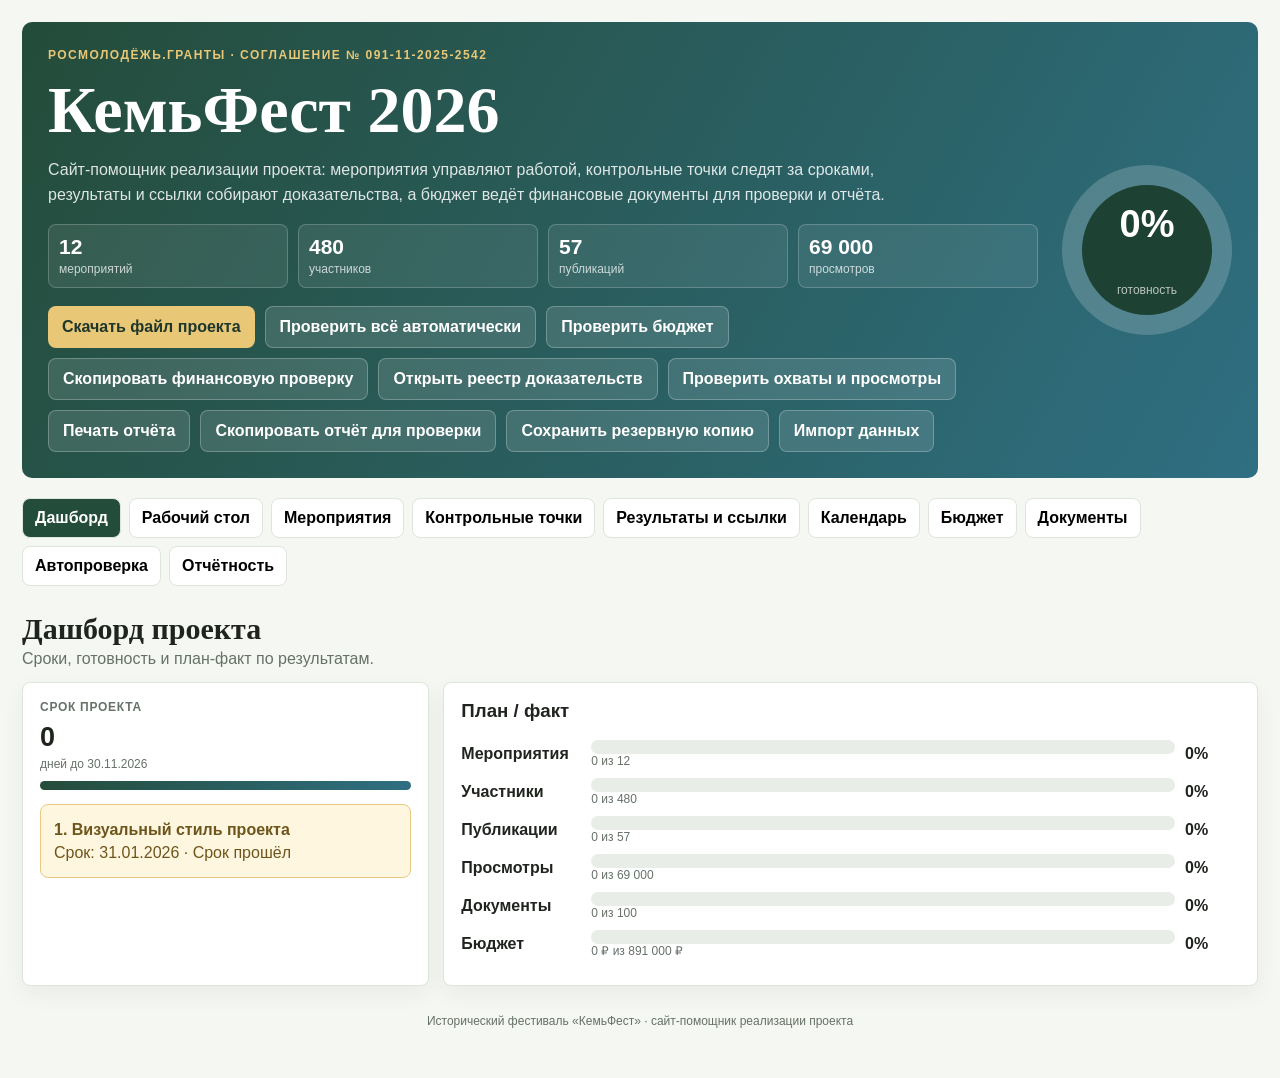
==== index.html @ e3b36021 "Добавить финансовые документы и проверку бюджета" ====
<!doctype html>
<html lang="ru">
<head>
<meta charset="utf-8">
<meta name="viewport" content="width=device-width,initial-scale=1">
<title>КемьФест 2026 - помощник реализации</title>
<style>
:root{--bg:#f5f7f2;--paper:#fff;--ink:#20241f;--muted:#667168;--line:#dde5dc;--pine:#244c3a;--lake:#2f6f82;--gold:#e8c777;--ok:#2e7d53;--warn:#a96d12;--bad:#aa3e34;--soft:#edf3ed}*{box-sizing:border-box}body{margin:0;background:var(--bg);color:var(--ink);font-family:Inter,Segoe UI,Arial,sans-serif}button,input,select,textarea{font:inherit}button{cursor:pointer}a{color:inherit}.shell{max-width:1320px;margin:auto;padding:22px}.hero{background:linear-gradient(120deg,#244c3a,#2f6f82);color:#fff;border-radius:10px;padding:26px}.hero-grid{display:grid;grid-template-columns:1fr auto;gap:24px;align-items:center}.eyebrow{font-size:12px;letter-spacing:.12em;text-transform:uppercase;color:var(--gold);font-weight:900}h1{font-family:Georgia,serif;font-size:clamp(36px,6vw,66px);margin:10px 0}.subtitle{max-width:900px;line-height:1.55;color:rgba(255,255,255,.85)}.stats{display:grid;grid-template-columns:repeat(4,1fr);gap:10px;margin-top:16px}.stats div{border:1px solid rgba(255,255,255,.2);background:rgba(255,255,255,.08);border-radius:8px;padding:10px}.stats b{display:block;font-size:21px}.stats span{font-size:12px;color:rgba(255,255,255,.75)}.actions{display:flex;gap:10px;flex-wrap:wrap;margin-top:18px}.btn{border:0;border-radius:8px;padding:11px 14px;font-weight:850;text-decoration:none;display:inline-flex;align-items:center;justify-content:center;gap:8px;white-space:nowrap}.primary{background:var(--gold);color:#1f372b}.secondary{background:rgba(255,255,255,.12);color:#fff;border:1px solid rgba(255,255,255,.25)}.light{background:#fff;color:var(--pine);border:1px solid var(--line)}.danger{background:#fae1dc;color:var(--bad);border:1px solid #edc5bd}.ring{width:170px;height:170px;border-radius:50%;background:conic-gradient(var(--gold) var(--pct,0%),rgba(255,255,255,.18) 0);display:grid;place-items:center}.ring div{width:130px;height:130px;border-radius:50%;background:#1d4132;display:grid;place-items:center;text-align:center}.ring b{font-size:38px}.ring span{display:block;font-size:12px;color:rgba(255,255,255,.7)}.nav{display:flex;gap:8px;flex-wrap:wrap;margin:20px 0}.nav button{border:1px solid var(--line);background:#fff;border-radius:8px;padding:10px 12px;font-weight:850}.nav button.active{background:var(--pine);color:#fff}.tab{display:none}.tab.active{display:block}.section{display:flex;justify-content:space-between;align-items:end;gap:14px;margin:26px 0 14px}.section h2{font-family:Georgia,serif;font-size:30px;margin:0}.section p{margin:4px 0 0;color:var(--muted)}.grid{display:grid;gap:14px}.kpis{grid-template-columns:repeat(6,1fr)}.dash{grid-template-columns:1fr 2fr}.cards2{grid-template-columns:repeat(2,1fr)}.cards3{grid-template-columns:repeat(3,1fr)}.card{background:#fff;border:1px solid var(--line);border-radius:8px;padding:17px;box-shadow:0 8px 22px rgba(39,50,43,.055)}.label{font-size:12px;font-weight:900;color:var(--muted);text-transform:uppercase;letter-spacing:.06em}.value{font-size:27px;font-weight:900;margin:8px 0 4px}.small{font-size:12px;color:var(--muted)}.bar{height:9px;background:#e8eee7;border-radius:99px;overflow:hidden;margin-top:10px}.bar i{display:block;height:100%;background:linear-gradient(90deg,var(--pine),var(--lake))}.field label{display:block;font-size:12px;font-weight:900;color:var(--muted);margin:0 0 6px}.field input,.field textarea,.field select,.controls input,.controls select,td input,td select,td textarea{width:100%;border:1px solid var(--line);border-radius:8px;padding:9px 10px;background:#fff}.field textarea,td textarea{min-height:74px;resize:vertical}.form{display:grid;grid-template-columns:repeat(2,1fr);gap:12px}.full{grid-column:1/-1}.controls{display:flex;gap:10px;flex-wrap:wrap;margin-bottom:14px}.controls input{min-width:260px;flex:1}.task{padding:0;overflow:hidden}.task-head{display:grid;grid-template-columns:auto 1fr auto;gap:12px;padding:15px;align-items:start}.task h3{margin:0 0 6px}.task-body{display:none;border-top:1px solid var(--line);background:#fffaf2;padding:15px}.task.open .task-body{display:block}.check{width:28px;height:28px;border-radius:8px;border:2px solid var(--line);background:#fff;font-weight:900}.check.done{background:var(--ok);border-color:var(--ok);color:#fff}.pill,.chip{font-size:12px;padding:5px 8px;border-radius:999px;background:var(--soft);border:1px solid var(--line);display:inline-flex;margin:2px}.status{font-size:12px;font-weight:900;border-radius:999px;padding:7px 10px}.planned{background:#eef0ed;color:#5f675e}.progressing{background:#fff1d5;color:#92610b}.completed{background:#dff2e7;color:#1f7248}.needs{background:#fae1dc;color:#8e3028}.verified{background:#dff2e7;color:#1f7248}.metrics{display:grid;grid-template-columns:repeat(4,1fr);gap:10px;margin:12px 0}.metric{border:1px solid var(--line);border-radius:8px;padding:10px;background:#fff}.note{background:#fff6df;border:1px solid #e7c97f;color:#6d551b;border-radius:8px;padding:13px;line-height:1.45}.tablewrap{overflow:auto}.table{width:100%;border-collapse:collapse}.table th,.table td{padding:10px;border-bottom:1px solid var(--line);text-align:left;vertical-align:top}.table th{font-size:11px;color:var(--muted);text-transform:uppercase}.table .mini{width:92px}.table .wide{min-width:220px}.budget-doc{display:grid;grid-template-columns:1fr 1fr;gap:8px;min-width:560px}.budget-doc .full{grid-column:1/-1}.doc{display:flex;gap:10px;align-items:center;padding:10px;border:1px solid var(--line);border-radius:8px;background:#fff}.timeline{overflow:auto}.months,.row-track{display:grid;grid-template-columns:repeat(12,minmax(70px,1fr));gap:8px}.month{text-align:center;font-size:11px;color:var(--muted);font-weight:900}.tlrow{display:grid;grid-template-columns:250px 1fr;gap:12px;align-items:center;margin:10px 0}.block{height:28px;border-radius:8px;background:linear-gradient(90deg,var(--pine),var(--lake));color:#fff;font-size:11px;font-weight:900;display:flex;align-items:center;padding:0 8px;white-space:nowrap}.chart-row{display:grid;grid-template-columns:120px 1fr 55px;gap:10px;align-items:center;margin:10px 0}.chart-track{height:14px;background:#e8eee7;border-radius:99px;overflow:hidden}.chart-track i{display:block;height:100%;border-radius:99px;background:linear-gradient(90deg,var(--pine),var(--lake))}.checkcard{border-left:5px solid var(--ok)}.checkcard.warn{border-left-color:var(--warn)}.checkcard.bad{border-left-color:var(--bad)}.footer{text-align:center;color:var(--muted);font-size:12px;padding:28px 10px}@media(max-width:900px){.hero-grid,.dash,.cards2,.cards3{grid-template-columns:1fr}.kpis{grid-template-columns:repeat(2,1fr)}.ring{margin:auto}.form,.metrics,.budget-doc{grid-template-columns:1fr}.tlrow{grid-template-columns:180px 1fr}}@media(max-width:560px){.shell{padding:12px}.stats,.kpis{grid-template-columns:1fr}.btn{width:100%}.task-head{grid-template-columns:auto 1fr}.task-head .status{grid-column:2}.chart-row{grid-template-columns:1fr}}@media print{.actions,.nav,.controls,button,input[type=file]{display:none!important}.tab{display:block!important}.task-body{display:block!important}.card{box-shadow:none}}
</style>
</head>
<body><div class="shell">
<header class="hero"><div class="hero-grid"><div><div class="eyebrow">Росмолодёжь.Гранты · соглашение № 091-11-2025-2542</div><h1>КемьФест 2026</h1><div class="subtitle">Сайт-помощник реализации проекта: мероприятия управляют работой, контрольные точки следят за сроками, результаты и ссылки собирают доказательства, а бюджет ведёт финансовые документы для проверки и отчёта.</div><div class="stats"><div><b>12</b><span>мероприятий</span></div><div><b>480</b><span>участников</span></div><div><b>57</b><span>публикаций</span></div><div><b>69 000</b><span>просмотров</span></div></div><div class="actions"><a class="btn primary" href="https://github.com/mrkustov927-star/kemfest2026/raw/main/project-kemfest-2026.docx" download>Скачать файл проекта</a><button class="btn secondary" onclick="switchTab('check')">Проверить всё автоматически</button><button class="btn secondary" onclick="switchTab('budget')">Проверить бюджет</button><button class="btn secondary" onclick="copyFinanceCheck()">Скопировать финансовую проверку</button><button class="btn secondary" onclick="switchTab('proofs')">Открыть реестр доказательств</button><button class="btn secondary" onclick="copyReachCheck()">Проверить охваты и просмотры</button><button class="btn secondary" onclick="printReport()">Печать отчёта</button><button class="btn secondary" onclick="copyReport()">Скопировать отчёт для проверки</button><button class="btn secondary" onclick="exportData()">Сохранить резервную копию</button><button class="btn secondary" onclick="importFile.click()">Импорт данных</button><input id="importFile" type="file" accept=".json" hidden onchange="importData(event)"></div></div><div class="ring" id="ring"><div><b id="overallPct">0%</b><span>готовность</span></div></div></div></header>
<nav class="nav" id="nav"><button class="active" data-tab="dashboard">Дашборд</button><button data-tab="desk">Рабочий стол</button><button data-tab="tasks">Мероприятия</button><button data-tab="points">Контрольные точки</button><button data-tab="proofs">Результаты и ссылки</button><button data-tab="calendar">Календарь</button><button data-tab="budget">Бюджет</button><button data-tab="docs">Документы</button><button data-tab="check">Автопроверка</button><button data-tab="report">Отчётность</button></nav>
<section id="dashboard" class="tab active"><div class="section"><div><h2>Дашборд проекта</h2><p>Сроки, готовность и план-факт по результатам.</p></div></div><div class="grid dash"><div class="card"><div class="label">Срок проекта</div><div class="value" id="daysLeft">0</div><div class="small">дней до 30.11.2026</div><div class="bar"><i id="timeBar"></i></div><div class="note" style="margin-top:14px" id="dashNearest"></div></div><div class="card"><h3 style="margin-top:0">План / факт</h3><div id="resultChart"></div></div></div></section>
<section id="desk" class="tab"><div class="grid kpis" id="kpis"></div><div class="section"><div><h2>Рабочий стол</h2><p>Внесите фактические показатели для проверки.</p></div><button class="btn light" onclick="switchTab('check')">Запустить проверку</button></div><div class="grid cards2"><div class="card"><div class="form"><div class="field"><label>Участники фактически</label><input id="p" type="number" min="0" oninput="saveKpi()"></div><div class="field"><label>Публикации фактически</label><input id="pub" type="number" min="0" oninput="saveKpi()"></div><div class="field"><label>Просмотры фактически</label><input id="views" type="number" min="0" oninput="saveKpi()"></div><div class="field"><label>Комментарий к статусу</label><input id="comment" oninput="saveKpi()" placeholder="Например: ждём статистику VK/RuTube"></div></div></div><div class="card"><h3 style="margin-top:0">Подсказка</h3><div class="note" id="hint"></div></div></div></section>
<section id="tasks" class="tab"><div class="section"><div><h2>Мероприятия</h2><p>Здесь управление выполнением: статус, дата, краткий результат и рабочие заметки.</p></div></div><div class="controls"><input id="search" type="search" placeholder="Поиск по мероприятиям" oninput="renderTasks()"><select id="statusFilter" onchange="renderTasks()"><option value="all">Все статусы</option><option value="planned">Не начато</option><option value="progressing">В работе</option><option value="completed">Выполнено</option></select></div><div class="grid" id="taskList"></div></section>
<section id="points" class="tab"><div class="section"><div><h2>Контрольные точки</h2><p>Здесь сроки, риски и минимальные подтверждения по тем же мероприятиям.</p></div></div><div class="controls"><select id="pointFilter" onchange="renderPoints()"><option value="all">Все</option><option value="risk">С риском срока</option><option value="open">Незавершённые</option></select></div><div class="grid cards2" id="pointList"></div></section>
<section id="proofs" class="tab"><div class="section"><div><h2>Результаты и ссылки</h2><p>Это реестр доказательств: публикации, фото, видео, списки, акты, скриншоты статистики и папки документов.</p></div><div class="actions" style="margin-top:0"><button class="btn light" onclick="addProof('publication')">Добавить публикацию</button><button class="btn light" onclick="addProof('stats')">Добавить скрин статистики</button><button class="btn light" onclick="addProof('folder')">Добавить папку</button></div></div><div class="grid kpis" id="proofKpis"></div><div class="card tablewrap"><table class="table"><thead><tr><th>Тип</th><th>Мероприятие</th><th>Дата</th><th>Название / что подтверждает</th><th>Ссылка</th><th>Просмотры</th><th>Проверено</th><th></th></tr></thead><tbody id="proofRows"></tbody></table></div></section>
<section id="calendar" class="tab"><div class="section"><div><h2>Календарь</h2><p>Рабочая последовательность проекта на 2026 год.</p></div></div><div class="card timeline"><div class="months" id="months"></div><div id="timeline"></div></div><div class="note" style="margin-top:14px">Контрольная дата достижения результатов - <b>30 ноября 2026 года</b>.</div></section>
<section id="budget" class="tab"><div class="section"><div><h2>Бюджет</h2><p>Плановая сумма гранта - 891 000 ₽. Добавляйте ссылки на финансовые документы, чтобы затем скопировать их мне на проверку.</p></div><div class="actions" style="margin-top:0"><button class="btn light" onclick="copyFinanceCheck()">Скопировать финансовую проверку</button><button class="btn light" onclick="switchTab('check')">Проверить бюджет</button></div></div><div class="grid kpis" id="budgetKpis"></div><div class="card tablewrap"><table class="table"><thead><tr><th>Статья</th><th>План</th><th>Факт</th><th>Финансовые документы для проверки</th></tr></thead><tbody id="budgetRows"></tbody><tfoot><tr><td><b>Итого</b></td><td><b>891 000 ₽</b></td><td><b id="budgetTotal">0 ₽</b></td><td></td></tr></tfoot></table></div></section>
<section id="docs" class="tab"><div class="section"><div><h2>Документы</h2><p>Комплектность материалов перед отчётностью.</p></div></div><div class="grid cards2"><div class="card"><div class="grid" id="docList"></div></div><div class="card"><h3 style="margin-top:0">Файл проекта</h3><a class="btn light" href="https://github.com/mrkustov927-star/kemfest2026/raw/main/project-kemfest-2026.docx" download>Скачать проект DOCX</a><h3>Обязательная сверка</h3><div class="note">Проверьте совпадение номера соглашения, дат, сумм, назначения расходов, актов, ссылок, статистики и финансовых документов по смете.</div><button class="btn danger" style="margin-top:14px" onclick="resetAll()">Сбросить данные</button></div></div></section>
<section id="check" class="tab"><div class="section"><div><h2>Автопроверка</h2><p>Проверяет показатели, сроки, реестр доказательств, документы и бюджет.</p></div><div class="actions" style="margin-top:0"><button class="btn light" onclick="copyReachCheck()">Скопировать проверку охватов</button><button class="btn light" onclick="copyFinanceCheck()">Скопировать финансовую проверку</button><button class="btn light" onclick="copyReport()">Скопировать полный отчёт</button><a class="btn light" href="check-views.html">Центр автоматизации</a></div></div><div class="grid cards3" id="checkCards"></div><div class="section"><div><h2>Что исправить</h2><p>Список формируется по заполненным данным.</p></div></div><div class="grid cards2" id="fixList"></div></section>
<section id="report" class="tab"><div class="section"><div><h2>Отчётность</h2><p>Черновик итоговой сводки и печатный отчёт.</p></div><div class="actions" style="margin-top:0"><button class="btn light" onclick="printReport()">Печать отчёта</button><button class="btn light" onclick="copyReport()">Скопировать отчёт для проверки</button></div></div><div class="grid cards2"><div class="card"><div class="field"><label>Ключевые результаты проекта</label><textarea id="reportResults" oninput="saveReport()" placeholder="Что достигнуто: мероприятия, участники, публикации, охват, эффект"></textarea></div></div><div class="card"><div class="field"><label>Отклонения, риски и объяснения</label><textarea id="reportRisks" oninput="saveReport()" placeholder="Что изменилось по срокам, бюджету, партнёрам, документам"></textarea></div></div><div class="card"><h3 style="margin-top:0">Перед сдачей проверить</h3><div class="grid" id="finalChecks"></div></div><div class="card"><h3 style="margin-top:0">Сводка</h3><div class="note" id="summary"></div><button class="btn light" style="margin-top:12px" onclick="copySummary()">Скопировать сводку</button></div></div></section>
<div class="footer">Исторический фестиваль «КемьФест» · сайт-помощник реализации проекта</div></div>
<script>
const TASKS=[[1,'Визуальный стиль проекта','2026-01-31',0,1,500,1,2,['Дизайн-макеты','Логотип','Ссылка или скриншот публикации']],[2,'Стартовые пресс-релизы','2026-02-28',0,5,2000,1,2,['Тексты','Ссылки','Скриншоты статистики']],[3,'Общеорганизационная подготовка','2026-06-30',0,1,500,1,6,['Протоколы','Договоры','Счета и акты']],[4,'Историческая информация','2026-02-28',0,1,500,1,2,['Источники','Тексты','Согласования']],[5,'Мастер-классы по костюмам','2026-05-31',80,5,5000,2,5,['График','Списки участников','Фото и видео','Публикации']],[6,'Запись и монтаж видеороликов','2026-05-31',0,1,500,3,5,['Договор и акт','6 видеороликов','Исходники']],[7,'Подготовка фестиваля','2026-06-06',0,5,2000,2,6,['Программа','Договоры','Закупки','Анонсы']],[8,'Проведение фестиваля «КемьФест»','2026-06-07',400,6,5000,6,6,['Программа','Список участников','Фото и видео','Публикации']],[9,'Размещение и распространение видеороликов','2026-11-30',0,25,50000,4,11,['Ссылки на ролики','25 публикаций','Скриншоты статистики']],[10,'Итоговое собрание команды','2026-06-15',0,1,500,6,6,['Протокол','Список присутствующих','Выводы']],[11,'Итоговые пост-релизы','2026-06-30',0,5,2000,6,6,['5 публикаций','Ссылки','Скриншоты статистики']],[12,'Аналитическая и финансовая отчётность','2026-11-30',0,1,500,6,11,['Аналитический отчёт','Финансовый отчёт','Реестр документов']]].map(x=>({id:x[0],title:x[1],deadline:x[2],participants:x[3],publications:x[4],views:x[5],start:x[6],end:x[7],evidence:x[8]}));
const BUDGET=[['Расходные материалы',140000],['Полиграфия',22700],['Медали и кубки',31500],['Подарочная продукция',104000],['Проживание',60000],['Перевозка',30000],['Оборудование',103700],['Материалы для инсталляций',93000],['Оружие и доспехи',90000],['Пошив костюмов',106100],['Услуги дизайнера',50000],['Запись видеороликов',60000]].map(x=>({name:x[0],plan:x[1]}));
const DOCS=['Аналитический отчёт','Финансовый отчёт','Реестр договоров и актов','Реестр публикаций со ссылками','Скриншоты статистики просмотров','Списки участников','Фотоархив','Видеоархив','Документы по закупкам','Протоколы собраний','Архив писем и материалов партнёров'];
const FINAL=['Все мероприятия имеют статус, дату и подтверждение','Участников не меньше 480','Публикаций не меньше 57','Просмотры подтверждены скриншотами','По бюджету есть договоры, счета и акты','Фото, видео и списки разложены по мероприятиям','Отчёты сверены между собой'];
const PROOF_TYPES={publication:'Публикация',stats:'Скрин статистики',photo:'Фото',video:'Видео',participants:'Список участников',act:'Акт / УПД',folder:'Папка документов',other:'Другое'};
const FIN_TYPES={contract:'Договор',invoice:'Счёт',act:'Акт / УПД',check:'Чек',payment:'Платёжное поручение',folder:'Папка документов',other:'Другое'};
const FIN_STATUSES={empty:'не загружено',review:'на проверке',issues:'есть замечания',accepted:'принято'};
const KEY='kemfest2026_state_v3';let state=load();
function budgetBlank(){return{fact:0,docs:false,docType:'folder',docUrl:'',docAmount:0,taskId:0,checkStatus:'empty',comment:'',files:[]}}
function def(){return{tasks:Object.fromEntries(TASKS.map(t=>[t.id,{status:'planned',date:'',result:'',note:''}])) ,proofs:[],kpi:{p:0,pub:0,views:0,comment:''},budget:BUDGET.map(()=>budgetBlank()),docs:DOCS.map(()=>false),final:FINAL.map(()=>false),report:{results:'',risks:''}}}
function migrateProofs(p){if((p.proofs||[]).length)return p.proofs;const out=[];Object.entries(p.tasks||{}).forEach(([id,s])=>{if(s.link)out.push({type:'folder',taskId:+id,date:s.date||'',title:'Подтверждение по мероприятию',url:s.link,views:0,verified:false,comment:s.result||''});(s.files||[]).forEach(name=>out.push({type:/стат|скрин|просмотр/i.test(name)?'stats':'other',taskId:+id,date:s.date||'',title:name,url:'',views:0,verified:false,comment:''}))});return out}
function load(){try{const base=def(),raw=localStorage.getItem(KEY)||localStorage.getItem('kemfest2026_state_v2')||localStorage.getItem('kemfest2026_state_v1'),p=raw?JSON.parse(raw):{};return{...base,...p,tasks:{...base.tasks,...(p.tasks||{})},proofs:migrateProofs(p),kpi:{...base.kpi,...(p.kpi||{})},budget:BUDGET.map((_,i)=>({...budgetBlank(),...((p.budget||[])[i]||{})})),docs:DOCS.map((_,i)=>Boolean((p.docs||[])[i])),final:FINAL.map((_,i)=>Boolean((p.final||[])[i])),report:{...base.report,...(p.report||{})}}}catch(e){return def()}}
function save(){syncProofKpi();localStorage.setItem(KEY,JSON.stringify(state));localStorage.setItem('kemfest2026_state_v2',JSON.stringify(state));renderAll()}function esc(s){return String(s||'').replace(/[&<>"']/g,m=>({'&':'&amp;','<':'&lt;','>':'&gt;','"':'&quot;',"'":'&#039;'}[m]))}function money(n){return new Intl.NumberFormat('ru-RU').format(Number(n)||0)+' ₽'}function num(n){return new Intl.NumberFormat('ru-RU').format(Number(n)||0)}function pct(a,b){return Math.min(100,Math.round((Number(a)||0)/b*100))}function fd(s){return s?new Date(s+'T00:00:00').toLocaleDateString('ru-RU'):'не указана'}function left(s){const n=new Date();n.setHours(0,0,0,0);return Math.ceil((new Date(s+'T00:00:00')-n)/864e5)}function risk(t){if(state.tasks[t.id].status==='completed')return'Закрыто';const d=left(t.deadline);if(d<0)return'Срок прошёл';if(d<=14)return'Ближайший риск';return'Планово'}function taskName(id){const t=TASKS.find(x=>x.id==id);return t?t.id+'. '+t.title:'Не выбрано'}
function switchTab(id){document.querySelectorAll('#nav button').forEach(x=>x.classList.toggle('active',x.dataset.tab===id));document.querySelectorAll('.tab').forEach(x=>x.classList.toggle('active',x.id===id));if(id==='check')renderChecks()}document.querySelectorAll('#nav button').forEach(b=>b.onclick=()=>switchTab(b.dataset.tab));
function setStatus(id,v){state.tasks[id].status=v;if(v==='completed'&&!state.tasks[id].date)state.tasks[id].date=new Date().toISOString().slice(0,10);save()}function upd(id,k,v){state.tasks[id][k]=v;save()}function saveKpi(){state.kpi={p:+p.value||0,pub:+pub.value||0,views:+views.value||0,comment:comment.value};save()}function saveReport(){state.report.results=reportResults.value;state.report.risks=reportRisks.value;save()}
function syncProofKpi(){const pub=state.proofs.filter(p=>p.type==='publication'),views=state.proofs.reduce((a,b)=>a+(+b.views||0),0);if(pub.length||views){state.kpi.pub=pub.length;state.kpi.views=views}}
function progress(){syncProofKpi();const done=TASKS.filter(t=>state.tasks[t.id].status==='completed').length,work=TASKS.filter(t=>state.tasks[t.id].status==='progressing').length,planned=TASKS.length-done-work,overall=Math.round((done+work*.5)/TASKS.length*100),spent=state.budget.reduce((a,b)=>a+(+b.fact||0),0),docsPct=Math.round(state.docs.filter(Boolean).length/DOCS.length*100),budgetDocs=state.budget.filter(x=>x.docs||x.docUrl||x.files.length).length;return{done,work,planned,overall,spent,docsPct,budgetDocs}}
function proofsFor(id,type){return state.proofs.filter(p=>+p.taskId===+id&&(!type||p.type===type))}function hasProof(id,type){return proofsFor(id,type).length>0}function hasVerifiedProof(id,type){return proofsFor(id,type).some(p=>p.verified)}
function budgetIssues(){const issues=[];state.budget.forEach((b,i)=>{const plan=BUDGET[i].plan,name=BUDGET[i].name,fact=+b.fact||0,docAmount=+b.docAmount||0;if(fact>plan)issues.push('Превышение по статье «'+name+'»: факт '+money(fact)+' при плане '+money(plan)+'.');if(fact>0&&!b.docUrl&&!b.files.length)issues.push('Нет ссылки или файла по статье «'+name+'».');if(fact>0&&!b.taskId)issues.push('Расход по статье «'+name+'» не привязан к мероприятию.');if(fact>0&&b.checkStatus!=='accepted')issues.push('Документы по статье «'+name+'» не имеют статуса «принято».');if(docAmount&&fact&&Math.abs(docAmount-fact)>1)issues.push('Сумма документов по статье «'+name+'» не совпадает с фактом: документы '+money(docAmount)+', факт '+money(fact)+'.')});return issues}
function analysis(){const d=progress(),missingLinks=TASKS.filter(t=>!proofsFor(t.id).some(p=>p.url)),missingStats=TASKS.filter(t=>t.views>0&&!hasVerifiedProof(t.id,'stats')),missingPublications=TASKS.filter(t=>t.publications>0&&!hasProof(t.id,'publication')),overdue=TASKS.filter(t=>state.tasks[t.id].status!=='completed'&&left(t.deadline)<0),soon=TASKS.filter(t=>state.tasks[t.id].status!=='completed'&&left(t.deadline)>=0&&left(t.deadline)<=14),fixes=[],fin=budgetIssues();if(state.kpi.p<480)fixes.push('Не хватает участников: '+(480-state.kpi.p));if(state.kpi.pub<57)fixes.push('Не хватает публикаций: '+(57-state.kpi.pub));if(state.kpi.views<69000)fixes.push('Не хватает просмотров: '+num(69000-state.kpi.views));if(missingLinks.length)fixes.push('В реестре доказательств нет ссылок по мероприятиям: '+missingLinks.map(t=>t.id).join(', '));if(missingPublications.length)fixes.push('Нет публикаций в реестре по мероприятиям: '+missingPublications.map(t=>t.id).join(', '));if(missingStats.length)fixes.push('Нет проверенных скриншотов статистики по мероприятиям: '+missingStats.map(t=>t.id).join(', '));if(fin.length)fixes.push('Есть замечания по бюджету: '+fin.length);if(d.docsPct<100)fixes.push('Отметить комплектность документов: '+d.docsPct+'%');return{...d,missingLinks,missingStats,missingPublications,overdue,soon,financeIssues:fin,fixes}}
function renderDashboard(){const d=progress(),deadline='2026-11-30',start=new Date('2025-12-01T00:00:00'),end=new Date(deadline+'T00:00:00'),today=new Date();today.setHours(0,0,0,0);daysLeft.textContent=Math.max(0,left(deadline));timeBar.style.width=Math.round(Math.max(0,Math.min(end-start,today-start))/(end-start)*100)+'%';const near=TASKS.filter(t=>state.tasks[t.id].status!=='completed').sort((a,b)=>a.deadline.localeCompare(b.deadline))[0];dashNearest.innerHTML=near?'<b>'+near.id+'. '+esc(near.title)+'</b><br>Срок: '+fd(near.deadline)+' · '+risk(near):'Все мероприятия закрыты.';const rows=[['Мероприятия',d.done,12],['Участники',state.kpi.p,480],['Публикации',state.kpi.pub,57],['Просмотры',state.kpi.views,69000],['Документы',d.docsPct,100],['Бюджет',d.spent,891000]];resultChart.innerHTML=rows.map(r=>'<div class="chart-row"><b>'+r[0]+'</b><div><div class="chart-track"><i style="width:'+pct(r[1],r[2])+'%"></i></div><div class="small">'+(r[0]==='Бюджет'?money(r[1]):num(r[1]))+' из '+(r[0]==='Бюджет'?money(r[2]):num(r[2]))+'</div></div><strong>'+pct(r[1],r[2])+'%</strong></div>').join('')}
function renderDesk(){const d=progress();ring.style.setProperty('--pct',d.overall+'%');overallPct.textContent=d.overall+'%';kpis.innerHTML=[['Мероприятия',d.done+'/12','выполнено',Math.round(d.done/12*100)],['Участники',state.kpi.p+'/480','человек',pct(state.kpi.p,480)],['Публикации',state.kpi.pub+'/57','из реестра доказательств',pct(state.kpi.pub,57)],['Просмотры',num(state.kpi.views)+'/69 000','из реестра доказательств',pct(state.kpi.views,69000)],['Бюджет',money(d.spent),'из 891 000 ₽',pct(d.spent,891000)],['Финдокументы',d.budgetDocs+'/'+BUDGET.length,'по статьям',pct(d.budgetDocs,BUDGET.length)]].map(x=>'<div class="card"><div class="label">'+x[0]+'</div><div class="value">'+x[1]+'</div><div class="small">'+x[2]+'</div><div class="bar"><i style="width:'+x[3]+'%"></i></div></div>').join('');p.value=state.kpi.p;pub.value=state.kpi.pub;views.value=state.kpi.views;comment.value=state.kpi.comment||'';hint.textContent=analysis().fixes[0]||'Показатели выглядят готовыми. Проверьте документы, бюджет и отчётность.'}
function renderTasks(){const q=(search.value||'').toLowerCase(),f=statusFilter.value;taskList.innerHTML=TASKS.filter(t=>(f==='all'||state.tasks[t.id].status===f)&&t.title.toLowerCase().includes(q)).map(cardTask).join('')||'<div class="card">Ничего не найдено.</div>'}
function cardTask(t){const s=state.tasks[t.id],label=s.status==='completed'?'Выполнено':s.status==='progressing'?'В работе':'Не начато';return'<article class="card task" id="task-'+t.id+'"><div class="task-head"><button class="check '+(s.status==='completed'?'done':'')+'" onclick="setStatus('+t.id+',\''+(s.status==='completed'?'planned':'completed')+'\')">'+(s.status==='completed'?'✓':'')+'</button><div onclick="document.getElementById(\'task-'+t.id+'\').classList.toggle(\'open\')"><h3>'+t.id+'. '+esc(t.title)+'</h3><span class="pill">Срок: '+fd(t.deadline)+'</span><span class="pill">'+risk(t)+'</span><span class="pill">Доказательств: '+proofsFor(t.id).length+'</span></div><span class="status '+s.status+'">'+label+'</span></div><div class="task-body"><div class="metrics"><div class="metric"><b>'+t.participants+'</b><div class="small">участников</div></div><div class="metric"><b>'+t.publications+'</b><div class="small">публикаций</div></div><div class="metric"><b>'+num(t.views)+'</b><div class="small">просмотров</div></div><div class="metric"><b>'+fd(t.deadline)+'</b><div class="small">срок</div></div></div><div class="form"><div class="field"><label>Статус</label><select onchange="setStatus('+t.id+',this.value)"><option value="planned" '+(s.status==='planned'?'selected':'')+'>Не начато</option><option value="progressing" '+(s.status==='progressing'?'selected':'')+'>В работе</option><option value="completed" '+(s.status==='completed'?'selected':'')+'>Выполнено</option></select></div><div class="field"><label>Фактическая дата</label><input type="date" value="'+esc(s.date)+'" onchange="upd('+t.id+',\'date\',this.value)"></div><div class="field full"><label>Краткий фактический результат</label><textarea onchange="upd('+t.id+',\'result\',this.value)">'+esc(s.result)+'</textarea></div><div class="field full"><label>Рабочие заметки</label><textarea onchange="upd('+t.id+',\'note\',this.value)">'+esc(s.note)+'</textarea></div></div><b>Что должно быть подтверждено:</b><ul>'+t.evidence.map(x=>'<li>'+esc(x)+'</li>').join('')+'</ul><button class="btn light" onclick="addProof(\'folder\','+t.id+')">Добавить доказательство</button></div></article>'}
function renderPoints(){const f=pointFilter.value;pointList.innerHTML=TASKS.filter(t=>{const open=state.tasks[t.id].status!=='completed',r=open&&left(t.deadline)<=14;return f==='all'||(f==='open'&&open)||(f==='risk'&&r)}).map(t=>'<div class="card"><b>'+t.id+'. '+esc(t.title)+'</b><div class="small">Срок: '+fd(t.deadline)+' · '+risk(t)+' · доказательств: '+proofsFor(t.id).length+'</div>'+t.evidence.slice(0,3).map(x=>'<span class="chip">'+esc(x)+'</span>').join('')+'</div>').join('')||'<div class="card">Контрольных точек нет.</div>'}
function addProof(type,taskId){state.proofs.push({type:type||'other',taskId:taskId||9,date:new Date().toISOString().slice(0,10),title:'',url:'',views:0,verified:false,comment:''});save();switchTab('proofs')}function proofSet(i,k,v){state.proofs[i][k]=k==='views'?+v||0:k==='taskId'?+v:k==='verified'?Boolean(v):v;save()}function delProof(i){state.proofs.splice(i,1);save()}
function renderProofs(){const pub=state.proofs.filter(p=>p.type==='publication').length,views=state.proofs.reduce((a,p)=>a+(+p.views||0),0),verified=state.proofs.filter(p=>p.verified).length;proofKpis.innerHTML=[['Доказательства',state.proofs.length,'в реестре',pct(state.proofs.length,40)],['Публикации',pub+'/57','считаются автоматически',pct(pub,57)],['Просмотры',num(views)+'/69 000','из строк реестра',pct(views,69000)],['Проверено',verified+'/'+state.proofs.length,'отмечено вручную',state.proofs.length?pct(verified,state.proofs.length):0],['Скрины статистики',state.proofs.filter(p=>p.type==='stats').length,'для охватов',pct(state.proofs.filter(p=>p.type==='stats').length,12)],['Папки/документы',state.proofs.filter(p=>p.type==='folder'||p.type==='act').length,'для отчёта',pct(state.proofs.filter(p=>p.type==='folder'||p.type==='act').length,12)]].map(x=>'<div class="card"><div class="label">'+x[0]+'</div><div class="value">'+x[1]+'</div><div class="small">'+x[2]+'</div><div class="bar"><i style="width:'+x[3]+'%"></i></div></div>').join('');proofRows.innerHTML=state.proofs.map((r,i)=>'<tr><td><select onchange="proofSet('+i+',\'type\',this.value)">'+Object.entries(PROOF_TYPES).map(([k,v])=>'<option value="'+k+'" '+(r.type===k?'selected':'')+'>'+v+'</option>').join('')+'</select></td><td><select onchange="proofSet('+i+',\'taskId\',this.value)">'+TASKS.map(t=>'<option value="'+t.id+'" '+(+r.taskId===t.id?'selected':'')+'>'+t.id+'. '+esc(t.title)+'</option>').join('')+'</select></td><td><input type="date" value="'+esc(r.date)+'" onchange="proofSet('+i+',\'date\',this.value)"></td><td><textarea class="wide" placeholder="Например: пост VK, фотоархив, список участников" onchange="proofSet('+i+',\'title\',this.value)">'+esc(r.title)+'</textarea></td><td><input class="wide" value="'+esc(r.url)+'" placeholder="https://..." onchange="proofSet('+i+',\'url\',this.value)"></td><td><input class="mini" type="number" min="0" value="'+(+r.views||0)+'" onchange="proofSet('+i+',\'views\',this.value)"></td><td><label><input type="checkbox" '+(r.verified?'checked':'')+' onchange="proofSet('+i+',\'verified\',this.checked)"> да</label></td><td><button class="btn danger" onclick="delProof('+i+')">Удалить</button></td></tr>').join('')||'<tr><td colspan="8" class="small">Реестр пуст. Добавьте публикацию, скрин статистики или папку документов.</td></tr>'}
function setBudget(i,k,v){const b=state.budget[i];b[k]=k==='fact'||k==='docAmount'||k==='taskId'?+v||0:k==='docs'?Boolean(v):v;if(k==='docUrl'||k==='files'||k==='docAmount')b.docs=Boolean(b.docUrl||b.files.length||b.docAmount);if(b.docs&&b.checkStatus==='empty')b.checkStatus='review';save()}function budgetFiles(i,files){state.budget[i].files=Array.from(files||[]).map(f=>f.name);setBudget(i,'docs',true)}
function renderBudget(){const spent=state.budget.reduce((a,b)=>a+(+b.fact||0),0),accepted=state.budget.filter(b=>b.checkStatus==='accepted').length,withDocs=state.budget.filter(b=>b.docUrl||b.files.length).length,issues=budgetIssues();budgetKpis.innerHTML=[['Факт',money(spent),'из 891 000 ₽',pct(spent,891000)],['Документы',withDocs+'/'+BUDGET.length,'есть ссылка или файл',pct(withDocs,BUDGET.length)],['Принято',accepted+'/'+BUDGET.length,'проверено',pct(accepted,BUDGET.length)],['Замечания',issues.length,'по бюджету',issues.length?100:0],['Без привязки',state.budget.filter(b=>(+b.fact||0)&&!b.taskId).length,'к мероприятиям',100],['Превышения',state.budget.filter((b,i)=>(+b.fact||0)>BUDGET[i].plan).length,'по статьям',100]].map((x,idx)=>'<div class="card"><div class="label">'+x[0]+'</div><div class="value">'+x[1]+'</div><div class="small">'+x[2]+'</div><div class="bar"><i style="width:'+x[3]+'%"></i></div></div>').join('');budgetRows.innerHTML=BUDGET.map((r,i)=>{const b=state.budget[i];return'<tr><td><b>'+esc(r.name)+'</b><div class="small">'+(b.taskId?'Связано: '+taskName(b.taskId):'Не связано с мероприятием')+'</div></td><td>'+money(r.plan)+'</td><td><input class="mini" type="number" min="0" value="'+(+b.fact||0)+'" onchange="setBudget('+i+',\'fact\',this.value)"></td><td><div class="budget-doc"><select onchange="setBudget('+i+',\'docType\',this.value)">'+Object.entries(FIN_TYPES).map(([k,v])=>'<option value="'+k+'" '+(b.docType===k?'selected':'')+'>'+v+'</option>').join('')+'</select><select onchange="setBudget('+i+',\'checkStatus\',this.value)">'+Object.entries(FIN_STATUSES).map(([k,v])=>'<option value="'+k+'" '+(b.checkStatus===k?'selected':'')+'>'+v+'</option>').join('')+'</select><input placeholder="Ссылка на документ или папку" value="'+esc(b.docUrl)+'" onchange="setBudget('+i+',\'docUrl\',this.value)"><input type="number" min="0" placeholder="Сумма по документам" value="'+(+b.docAmount||0)+'" onchange="setBudget('+i+',\'docAmount\',this.value)"><select class="full" onchange="setBudget('+i+',\'taskId\',this.value)"><option value="0">Связать с мероприятием</option>'+TASKS.map(t=>'<option value="'+t.id+'" '+(+b.taskId===t.id?'selected':'')+'>'+t.id+'. '+esc(t.title)+'</option>').join('')+'</select><input class="full" type="file" multiple onchange="budgetFiles('+i+',this.files)"><textarea class="full" placeholder="Комментарий для проверки: что куплено, номер договора/счёта/акта, замечания" onchange="setBudget('+i+',\'comment\',this.value)">'+esc(b.comment)+'</textarea><div class="full small">Файлы: '+(b.files.length?b.files.map(esc).join(', '):'не выбраны')+'</div></div></td></tr>'}).join('');budgetTotal.textContent=money(spent)}
function renderDocs(){docList.innerHTML=DOCS.map((d,i)=>'<label class="doc"><input type="checkbox" '+(state.docs[i]?'checked':'')+' onchange="state.docs['+i+']=this.checked;save()"><span>'+esc(d)+'</span></label>').join('');finalChecks.innerHTML=FINAL.map((d,i)=>'<label class="doc"><input type="checkbox" '+(state.final[i]?'checked':'')+' onchange="state.final['+i+']=this.checked;save()"><span>'+esc(d)+'</span></label>').join('')}
function renderCalendar(){const m=['Янв','Фев','Мар','Апр','Май','Июн','Июл','Авг','Сен','Окт','Ноя','Дек'];months.innerHTML=m.map(x=>'<div class="month">'+x+'</div>').join('');timeline.innerHTML=TASKS.map(t=>'<div class="tlrow"><div class="small"><b>'+t.id+'.</b> '+esc(t.title)+'</div><div class="row-track">'+m.map((_,idx)=>idx+1===t.start?'<div class="block" style="grid-column:'+t.start+' / '+(t.end+1)+'">'+fd(t.deadline)+'</div>':'').join('')+'</div></div>').join('')}
function renderChecks(){const a=analysis();checkCards.innerHTML=[['Готовность',a.overall+'%','По статусам',a.overall>=80?'':'warn'],['Публикации',state.kpi.pub+'/57','Из реестра доказательств',state.kpi.pub>=57?'':'bad'],['Просмотры',num(state.kpi.views)+'/69 000','Из реестра доказательств',state.kpi.views>=69000?'':'bad'],['Ссылки',TASKS.length-a.missingLinks.length+'/'+TASKS.length,'В реестре доказательств',a.missingLinks.length?'warn':''],['Бюджет',a.financeIssues.length?'есть замечания':'без замечаний','Финансовые документы',a.financeIssues.length?'bad':''],['Документы',a.docsPct+'%','Комплектность',a.docsPct===100?'':'warn']].map(x=>'<div class="card checkcard '+x[3]+'"><div class="label">'+x[0]+'</div><div class="value">'+x[1]+'</div><div class="small">'+x[2]+'</div></div>').join('');fixList.innerHTML=(a.fixes.length?a.fixes:['Критичных пробелов не найдено. Проверьте текст отчёта вручную.']).map((x,i)=>'<div class="card checkcard '+(a.fixes.length?'bad':'')+'"><b>'+(i+1)+'. '+esc(x)+'</b></div>').join('')+(a.financeIssues.length?'<div class="card checkcard bad"><b>Финансовая детализация</b><ul>'+a.financeIssues.map(x=>'<li>'+esc(x)+'</li>').join('')+'</ul></div>':'')}
function renderReport(){reportResults.value=state.report.results||'';reportRisks.value=state.report.risks||'';const a=analysis();summary.innerHTML='Мероприятия: <b>'+a.done+'/12</b><br>Участники: <b>'+state.kpi.p+'/480</b><br>Публикации: <b>'+state.kpi.pub+'/57</b><br>Просмотры: <b>'+num(state.kpi.views)+'/69 000</b><br>Доказательств в реестре: <b>'+state.proofs.length+'</b><br>Бюджет: <b>'+money(a.spent)+'</b><br>Финансовые замечания: <b>'+a.financeIssues.length+'</b><br>Автопроверка: <b>'+(a.fixes.length?'есть замечания':'замечаний нет')+'</b>'}
function buildReachText(){const a=analysis(),lines=[];lines.push('ПРОВЕРКА ОХВАТОВ И ПРОСМОТРОВ ПРОЕКТА «КЕМЬФЕСТ 2026»');lines.push('Публикации: '+state.kpi.pub+' из 57, выполнение '+pct(state.kpi.pub,57)+'%.');lines.push('Просмотры: '+num(state.kpi.views)+' из 69 000, выполнение '+pct(state.kpi.views,69000)+'%.');lines.push(state.kpi.pub>=57?'[x] Публикаций достаточно.':'[ ] Не хватает публикаций: '+Math.max(0,57-state.kpi.pub)+'.');lines.push(state.kpi.views>=69000?'[x] Просмотров достаточно.':'[ ] Не хватает просмотров: '+num(Math.max(0,69000-state.kpi.views))+'.');lines.push(a.missingLinks.length?'[ ] Нет ссылок в реестре доказательств: '+a.missingLinks.map(t=>t.id+'. '+t.title).join('; ')+'.':'[x] Ссылки заполнены в реестре доказательств.');lines.push(a.missingStats.length?'[ ] Нет проверенных скриншотов статистики: '+a.missingStats.map(t=>t.id+'. '+t.title).join('; ')+'.':'[x] Скриншоты статистики отмечены.');lines.push('');lines.push('Реестр публикаций и просмотров:');state.proofs.filter(p=>p.type==='publication'||p.views>0).forEach((p,i)=>lines.push((i+1)+'. '+(p.date||'без даты')+' · '+taskName(p.taskId)+' · '+(PROOF_TYPES[p.type]||p.type)+' · '+(p.title||'без названия')+' · '+(p.url||'нет ссылки')+' · '+num(p.views)+' просмотров · проверено '+(p.verified?'да':'нет')));return lines.join('\n')}
function buildFinanceText(){const a=analysis(),lines=[];lines.push('ФИНАНСОВАЯ ПРОВЕРКА ПРОЕКТА «КЕМЬФЕСТ 2026»');lines.push('План гранта: 891 000 ₽. Факт: '+money(a.spent)+'. Выполнение: '+pct(a.spent,891000)+'%.');lines.push('Финансовых замечаний: '+a.financeIssues.length+'.');lines.push('');lines.push('Что проверить:');lines.push(a.financeIssues.length?a.financeIssues.map(x=>'[ ] '+x).join('\n'):'[x] Критичных замечаний по заполненным финансовым данным не найдено.');lines.push('');lines.push('Реестр бюджета и документов:');BUDGET.forEach((r,i)=>{const b=state.budget[i];lines.push((i+1)+'. '+r.name+': план '+money(r.plan)+', факт '+money(b.fact)+', сумма по документам '+money(b.docAmount)+'.');lines.push('Документ: '+(FIN_TYPES[b.docType]||b.docType)+', статус: '+(FIN_STATUSES[b.checkStatus]||b.checkStatus)+', ссылка: '+(b.docUrl||'нет ссылки')+', файлы: '+(b.files.length?b.files.join(', '):'не выбраны')+'.');lines.push('Связь с мероприятием: '+(b.taskId?taskName(b.taskId):'не указана')+'. Комментарий: '+(b.comment||'нет комментария')+'.')});lines.push('');lines.push('Попроси Codex проверить: совпадают ли суммы, хватает ли договоров/счетов/актов, есть ли превышения, не потеряны ли документы и можно ли переносить данные в финансовый отчёт Росмолодёжь.Гранты.');return lines.join('\n')}
function buildReportText(){const a=analysis(),lines=[];lines.push('ОТЧЁТ О РЕАЛИЗАЦИИ ПРОЕКТА ДЛЯ РОСМОЛОДЁЖЬ.ГРАНТЫ');lines.push('Проект: Исторический фестиваль «КемьФест»');lines.push('Соглашение: № 091-11-2025-2542');lines.push('Дата формирования: '+new Date().toLocaleDateString('ru-RU'));lines.push('Контрольная дата: 30.11.2026');lines.push('');lines.push('1. Сводка');lines.push('Готовность: '+a.overall+'%. Мероприятия: '+a.done+' из 12. Участники: '+state.kpi.p+' из 480. Публикации: '+state.kpi.pub+' из 57. Просмотры: '+num(state.kpi.views)+' из 69 000. Бюджет: '+money(a.spent)+' из 891 000 ₽.');if(state.kpi.comment)lines.push('Комментарий: '+state.kpi.comment);lines.push('');lines.push('2. Автопроверка');lines.push(a.fixes.length?a.fixes.join('\n'):'Критичных замечаний не найдено.');lines.push('');lines.push('3. Ключевые результаты');lines.push(state.report.results||'Раздел требует заполнения.');lines.push('');lines.push('4. Отклонения и риски');lines.push(state.report.risks||'Существенные отклонения не описаны.');lines.push('');lines.push('5. Мероприятия');TASKS.forEach(t=>{const s=state.tasks[t.id];lines.push(t.id+'. '+t.title+' - '+(s.status==='completed'?'выполнено':s.status==='progressing'?'в работе':'не начато')+', срок '+fd(t.deadline)+'.');if(s.date)lines.push('Дата: '+fd(s.date));if(s.result)lines.push('Результат: '+s.result);const ps=proofsFor(t.id);if(ps.length)lines.push('Доказательства: '+ps.map(p=>(PROOF_TYPES[p.type]||p.type)+': '+(p.url||p.title||'без ссылки')).join('; '));lines.push('Ожидаемые подтверждения: '+t.evidence.join('; ')+'.')});lines.push('');lines.push('6. Бюджет и финансовые документы');BUDGET.forEach((r,i)=>{const b=state.budget[i];lines.push(r.name+': план '+money(r.plan)+', факт '+money(b.fact)+', документ '+(FIN_TYPES[b.docType]||b.docType)+', сумма по документам '+money(b.docAmount)+', статус '+(FIN_STATUSES[b.checkStatus]||b.checkStatus)+', ссылка '+(b.docUrl||'не указана')+', файлы '+(b.files.length?b.files.join(', '):'не выбраны')+', мероприятие '+(b.taskId?taskName(b.taskId):'не указано')+'.')});if(a.financeIssues.length)lines.push('Замечания по бюджету: '+a.financeIssues.join('; '));lines.push('');lines.push('7. Документы');DOCS.forEach((d,i)=>lines.push((state.docs[i]?'[x] ':'[ ] ')+d));return lines.join('\n')}
function copyText(text,msg){if(navigator.clipboard){navigator.clipboard.writeText(text).then(()=>alert(msg)).catch(()=>downloadText(text))}else downloadText(text)}function copyReachCheck(){copyText(buildReachText(),'Проверка охватов и просмотров скопирована. Вставьте её в чат для анализа.');switchTab('check')}function copyFinanceCheck(){copyText(buildFinanceText(),'Финансовая проверка скопирована. Вставьте её в чат вместе со ссылками или файлами для анализа.');switchTab('budget')}function copyReport(){copyText('Проверь, пожалуйста, отчёт проекта КемьФест 2026 для Росмолодёжь.Гранты:\n\n'+buildReportText(),'Отчёт скопирован. Вставьте его в чат для проверки.')}function copySummary(){copyText(summary.innerText,'Сводка скопирована.')}function downloadText(text){const blob=new Blob([text],{type:'text/plain;charset=utf-8'}),a=document.createElement('a');a.href=URL.createObjectURL(blob);a.download='kemfest-check-or-report.txt';a.click();URL.revokeObjectURL(a.href)}
function printReport(){const html='<h1>Отчёт о реализации проекта</h1><p><b>Проект:</b> Исторический фестиваль «КемьФест»<br><b>Соглашение:</b> № 091-11-2025-2542<br><b>Дата:</b> '+new Date().toLocaleDateString('ru-RU')+'</p>'+buildReportText().split('\n\n').map(b=>'<section><p>'+esc(b).replace(/\n/g,'<br>')+'</p></section>').join(''),w=window.open('','_blank');if(!w){alert('Разрешите всплывающие окна для печати.');return}w.document.write('<!doctype html><html lang="ru"><head><meta charset="utf-8"><title>Отчёт КемьФест 2026</title><style>body{font-family:Times New Roman,serif;color:#111;margin:28px;line-height:1.35}h1{text-align:center;font-size:24px}section{break-inside:avoid;border-top:1px solid #ddd;padding-top:8px;margin-top:10px}p{font-size:14px}@page{margin:16mm}</style></head><body>'+html+'</body></html>');w.document.close();w.focus();setTimeout(()=>w.print(),300)}
function exportData(){const blob=new Blob([JSON.stringify({project:'КемьФест 2026',exportedAt:new Date().toISOString(),state},null,2)],{type:'application/json'}),a=document.createElement('a');a.href=URL.createObjectURL(blob);a.download='kemfest-progress-'+new Date().toISOString().slice(0,10)+'.json';a.click();URL.revokeObjectURL(a.href)}function importData(e){const f=e.target.files[0];if(!f)return;const r=new FileReader();r.onload=()=>{try{const d=JSON.parse(r.result);state=d.state||d;save()}catch(err){alert('Не удалось прочитать файл')}};r.readAsText(f)}function resetAll(){if(confirm('Удалить все локальные данные?')){state=def();save()}}
function renderAll(){renderDashboard();renderDesk();renderTasks();renderPoints();renderProofs();renderBudget();renderDocs();renderCalendar();renderChecks();renderReport()}renderAll();
</script>
</body></html>
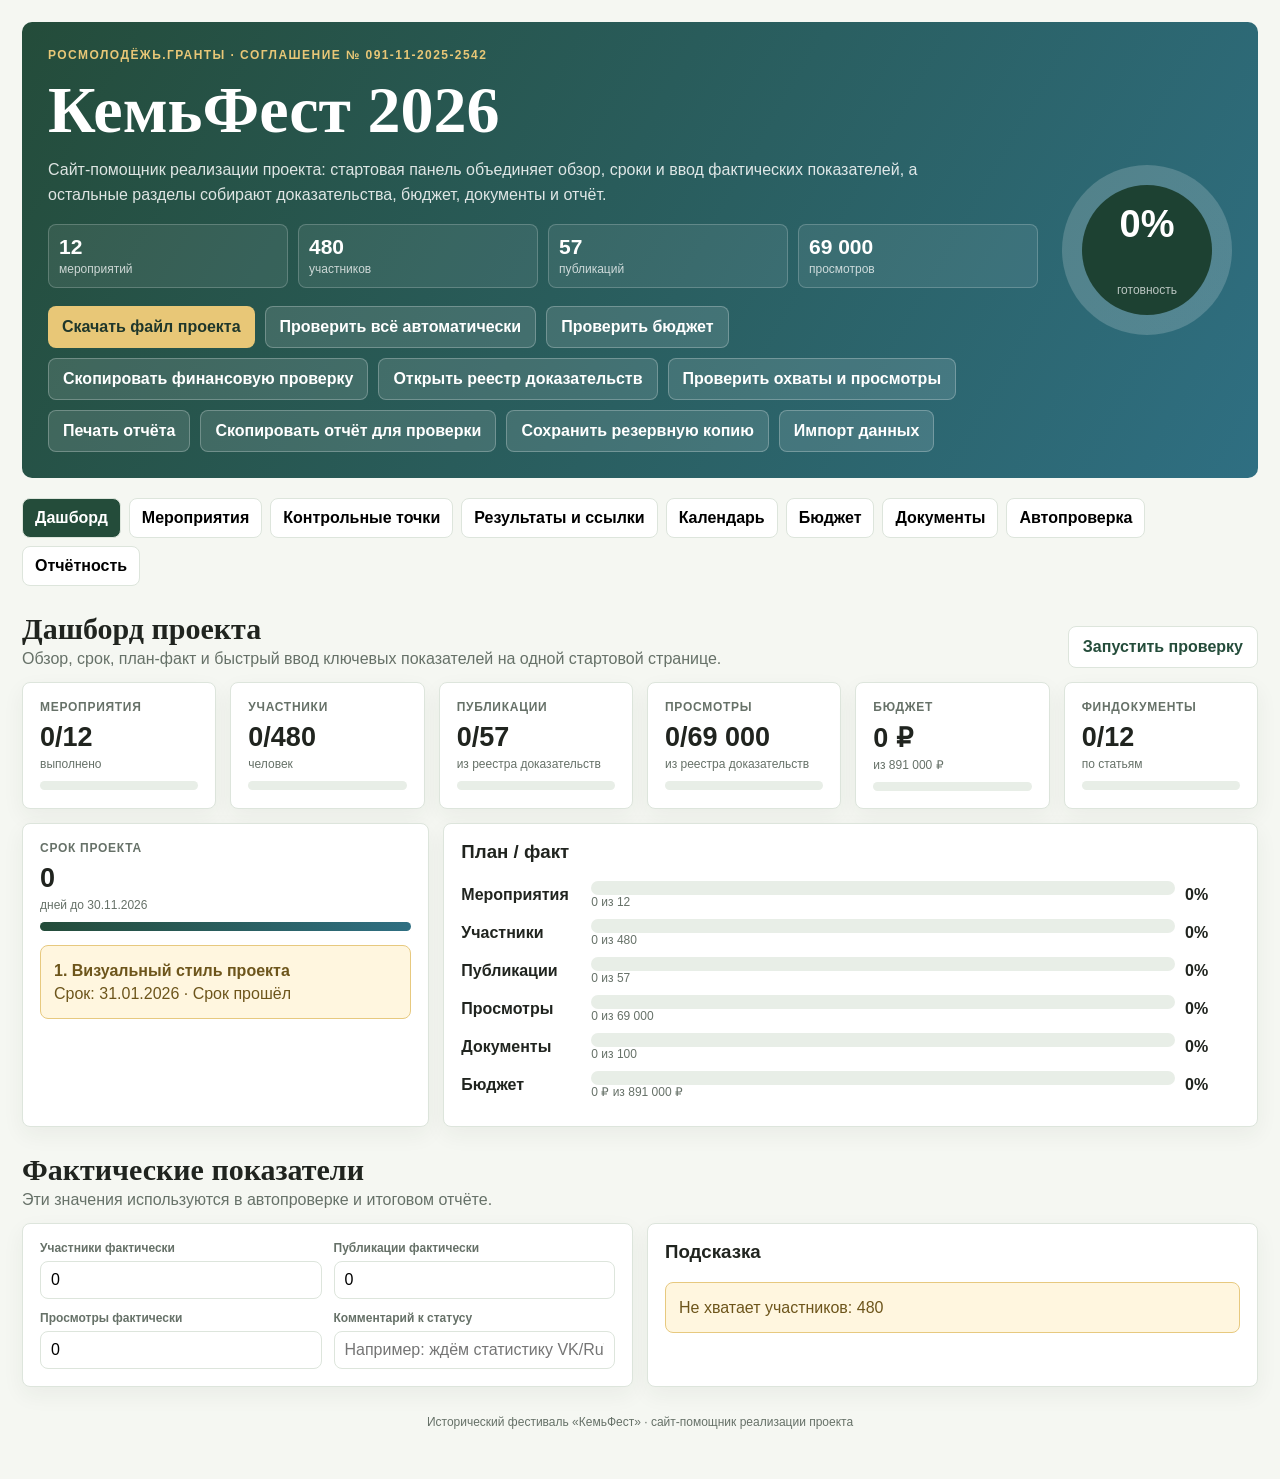
==== commit 0369287e: "Объединить дашборд и рабочий стол" ====
--- a/index.html
+++ b/index.html
@@ -1,27 +1,26 @@
 <!doctype html>
-<html lang="ru">
+<html lang='ru'>
 <head>
-<meta charset="utf-8">
-<meta name="viewport" content="width=device-width,initial-scale=1">
+<meta charset='utf-8'>
+<meta name='viewport' content='width=device-width,initial-scale=1'>
 <title>КемьФест 2026 - помощник реализации</title>
 <style>
-:root{--bg:#f5f7f2;--paper:#fff;--ink:#20241f;--muted:#667168;--line:#dde5dc;--pine:#244c3a;--lake:#2f6f82;--gold:#e8c777;--ok:#2e7d53;--warn:#a96d12;--bad:#aa3e34;--soft:#edf3ed}*{box-sizing:border-box}body{margin:0;background:var(--bg);color:var(--ink);font-family:Inter,Segoe UI,Arial,sans-serif}button,input,select,textarea{font:inherit}button{cursor:pointer}a{color:inherit}.shell{max-width:1320px;margin:auto;padding:22px}.hero{background:linear-gradient(120deg,#244c3a,#2f6f82);color:#fff;border-radius:10px;padding:26px}.hero-grid{display:grid;grid-template-columns:1fr auto;gap:24px;align-items:center}.eyebrow{font-size:12px;letter-spacing:.12em;text-transform:uppercase;color:var(--gold);font-weight:900}h1{font-family:Georgia,serif;font-size:clamp(36px,6vw,66px);margin:10px 0}.subtitle{max-width:900px;line-height:1.55;color:rgba(255,255,255,.85)}.stats{display:grid;grid-template-columns:repeat(4,1fr);gap:10px;margin-top:16px}.stats div{border:1px solid rgba(255,255,255,.2);background:rgba(255,255,255,.08);border-radius:8px;padding:10px}.stats b{display:block;font-size:21px}.stats span{font-size:12px;color:rgba(255,255,255,.75)}.actions{display:flex;gap:10px;flex-wrap:wrap;margin-top:18px}.btn{border:0;border-radius:8px;padding:11px 14px;font-weight:850;text-decoration:none;display:inline-flex;align-items:center;justify-content:center;gap:8px;white-space:nowrap}.primary{background:var(--gold);color:#1f372b}.secondary{background:rgba(255,255,255,.12);color:#fff;border:1px solid rgba(255,255,255,.25)}.light{background:#fff;color:var(--pine);border:1px solid var(--line)}.danger{background:#fae1dc;color:var(--bad);border:1px solid #edc5bd}.ring{width:170px;height:170px;border-radius:50%;background:conic-gradient(var(--gold) var(--pct,0%),rgba(255,255,255,.18) 0);display:grid;place-items:center}.ring div{width:130px;height:130px;border-radius:50%;background:#1d4132;display:grid;place-items:center;text-align:center}.ring b{font-size:38px}.ring span{display:block;font-size:12px;color:rgba(255,255,255,.7)}.nav{display:flex;gap:8px;flex-wrap:wrap;margin:20px 0}.nav button{border:1px solid var(--line);background:#fff;border-radius:8px;padding:10px 12px;font-weight:850}.nav button.active{background:var(--pine);color:#fff}.tab{display:none}.tab.active{display:block}.section{display:flex;justify-content:space-between;align-items:end;gap:14px;margin:26px 0 14px}.section h2{font-family:Georgia,serif;font-size:30px;margin:0}.section p{margin:4px 0 0;color:var(--muted)}.grid{display:grid;gap:14px}.kpis{grid-template-columns:repeat(6,1fr)}.dash{grid-template-columns:1fr 2fr}.cards2{grid-template-columns:repeat(2,1fr)}.cards3{grid-template-columns:repeat(3,1fr)}.card{background:#fff;border:1px solid var(--line);border-radius:8px;padding:17px;box-shadow:0 8px 22px rgba(39,50,43,.055)}.label{font-size:12px;font-weight:900;color:var(--muted);text-transform:uppercase;letter-spacing:.06em}.value{font-size:27px;font-weight:900;margin:8px 0 4px}.small{font-size:12px;color:var(--muted)}.bar{height:9px;background:#e8eee7;border-radius:99px;overflow:hidden;margin-top:10px}.bar i{display:block;height:100%;background:linear-gradient(90deg,var(--pine),var(--lake))}.field label{display:block;font-size:12px;font-weight:900;color:var(--muted);margin:0 0 6px}.field input,.field textarea,.field select,.controls input,.controls select,td input,td select,td textarea{width:100%;border:1px solid var(--line);border-radius:8px;padding:9px 10px;background:#fff}.field textarea,td textarea{min-height:74px;resize:vertical}.form{display:grid;grid-template-columns:repeat(2,1fr);gap:12px}.full{grid-column:1/-1}.controls{display:flex;gap:10px;flex-wrap:wrap;margin-bottom:14px}.controls input{min-width:260px;flex:1}.task{padding:0;overflow:hidden}.task-head{display:grid;grid-template-columns:auto 1fr auto;gap:12px;padding:15px;align-items:start}.task h3{margin:0 0 6px}.task-body{display:none;border-top:1px solid var(--line);background:#fffaf2;padding:15px}.task.open .task-body{display:block}.check{width:28px;height:28px;border-radius:8px;border:2px solid var(--line);background:#fff;font-weight:900}.check.done{background:var(--ok);border-color:var(--ok);color:#fff}.pill,.chip{font-size:12px;padding:5px 8px;border-radius:999px;background:var(--soft);border:1px solid var(--line);display:inline-flex;margin:2px}.status{font-size:12px;font-weight:900;border-radius:999px;padding:7px 10px}.planned{background:#eef0ed;color:#5f675e}.progressing{background:#fff1d5;color:#92610b}.completed{background:#dff2e7;color:#1f7248}.needs{background:#fae1dc;color:#8e3028}.verified{background:#dff2e7;color:#1f7248}.metrics{display:grid;grid-template-columns:repeat(4,1fr);gap:10px;margin:12px 0}.metric{border:1px solid var(--line);border-radius:8px;padding:10px;background:#fff}.note{background:#fff6df;border:1px solid #e7c97f;color:#6d551b;border-radius:8px;padding:13px;line-height:1.45}.tablewrap{overflow:auto}.table{width:100%;border-collapse:collapse}.table th,.table td{padding:10px;border-bottom:1px solid var(--line);text-align:left;vertical-align:top}.table th{font-size:11px;color:var(--muted);text-transform:uppercase}.table .mini{width:92px}.table .wide{min-width:220px}.budget-doc{display:grid;grid-template-columns:1fr 1fr;gap:8px;min-width:560px}.budget-doc .full{grid-column:1/-1}.doc{display:flex;gap:10px;align-items:center;padding:10px;border:1px solid var(--line);border-radius:8px;background:#fff}.timeline{overflow:auto}.months,.row-track{display:grid;grid-template-columns:repeat(12,minmax(70px,1fr));gap:8px}.month{text-align:center;font-size:11px;color:var(--muted);font-weight:900}.tlrow{display:grid;grid-template-columns:250px 1fr;gap:12px;align-items:center;margin:10px 0}.block{height:28px;border-radius:8px;background:linear-gradient(90deg,var(--pine),var(--lake));color:#fff;font-size:11px;font-weight:900;display:flex;align-items:center;padding:0 8px;white-space:nowrap}.chart-row{display:grid;grid-template-columns:120px 1fr 55px;gap:10px;align-items:center;margin:10px 0}.chart-track{height:14px;background:#e8eee7;border-radius:99px;overflow:hidden}.chart-track i{display:block;height:100%;border-radius:99px;background:linear-gradient(90deg,var(--pine),var(--lake))}.checkcard{border-left:5px solid var(--ok)}.checkcard.warn{border-left-color:var(--warn)}.checkcard.bad{border-left-color:var(--bad)}.footer{text-align:center;color:var(--muted);font-size:12px;padding:28px 10px}@media(max-width:900px){.hero-grid,.dash,.cards2,.cards3{grid-template-columns:1fr}.kpis{grid-template-columns:repeat(2,1fr)}.ring{margin:auto}.form,.metrics,.budget-doc{grid-template-columns:1fr}.tlrow{grid-template-columns:180px 1fr}}@media(max-width:560px){.shell{padding:12px}.stats,.kpis{grid-template-columns:1fr}.btn{width:100%}.task-head{grid-template-columns:auto 1fr}.task-head .status{grid-column:2}.chart-row{grid-template-columns:1fr}}@media print{.actions,.nav,.controls,button,input[type=file]{display:none!important}.tab{display:block!important}.task-body{display:block!important}.card{box-shadow:none}}
+:root{--bg:#f5f7f2;--paper:#fff;--ink:#20241f;--muted:#667168;--line:#dde5dc;--pine:#244c3a;--lake:#2f6f82;--gold:#e8c777;--ok:#2e7d53;--warn:#a96d12;--bad:#aa3e34;--soft:#edf3ed}*{box-sizing:border-box}body{margin:0;background:var(--bg);color:var(--ink);font-family:Inter,Segoe UI,Arial,sans-serif}button,input,select,textarea{font:inherit}button{cursor:pointer}a{color:inherit}.shell{max-width:1320px;margin:auto;padding:22px}.hero{background:linear-gradient(120deg,#244c3a,#2f6f82);color:#fff;border-radius:10px;padding:26px}.hero-grid{display:grid;grid-template-columns:1fr auto;gap:24px;align-items:center}.eyebrow{font-size:12px;letter-spacing:.12em;text-transform:uppercase;color:var(--gold);font-weight:900}h1{font-family:Georgia,serif;font-size:clamp(36px,6vw,66px);margin:10px 0}.subtitle{max-width:900px;line-height:1.55;color:rgba(255,255,255,.85)}.stats{display:grid;grid-template-columns:repeat(4,1fr);gap:10px;margin-top:16px}.stats div{border:1px solid rgba(255,255,255,.2);background:rgba(255,255,255,.08);border-radius:8px;padding:10px}.stats b{display:block;font-size:21px}.stats span{font-size:12px;color:rgba(255,255,255,.75)}.actions{display:flex;gap:10px;flex-wrap:wrap;margin-top:18px}.btn{border:0;border-radius:8px;padding:11px 14px;font-weight:850;text-decoration:none;display:inline-flex;align-items:center;justify-content:center;gap:8px;white-space:nowrap}.primary{background:var(--gold);color:#1f372b}.secondary{background:rgba(255,255,255,.12);color:#fff;border:1px solid rgba(255,255,255,.25)}.light{background:#fff;color:var(--pine);border:1px solid var(--line)}.danger{background:#fae1dc;color:var(--bad);border:1px solid #edc5bd}.ring{width:170px;height:170px;border-radius:50%;background:conic-gradient(var(--gold) var(--pct,0%),rgba(255,255,255,.18) 0);display:grid;place-items:center}.ring div{width:130px;height:130px;border-radius:50%;background:#1d4132;display:grid;place-items:center;text-align:center}.ring b{font-size:38px}.ring span{display:block;font-size:12px;color:rgba(255,255,255,.7)}.nav{display:flex;gap:8px;flex-wrap:wrap;margin:20px 0}.nav button{border:1px solid var(--line);background:#fff;border-radius:8px;padding:10px 12px;font-weight:850}.nav button.active{background:var(--pine);color:#fff}.tab{display:none}.tab.active{display:block}.section{display:flex;justify-content:space-between;align-items:end;gap:14px;margin:26px 0 14px}.section h2{font-family:Georgia,serif;font-size:30px;margin:0}.section p{margin:4px 0 0;color:var(--muted)}.grid{display:grid;gap:14px}.kpis{grid-template-columns:repeat(6,1fr)}.dash{grid-template-columns:1fr 2fr}.cards2{grid-template-columns:repeat(2,1fr)}.cards3{grid-template-columns:repeat(3,1fr)}.card{background:#fff;border:1px solid var(--line);border-radius:8px;padding:17px;box-shadow:0 8px 22px rgba(39,50,43,.055)}.label{font-size:12px;font-weight:900;color:var(--muted);text-transform:uppercase;letter-spacing:.06em}.value{font-size:27px;font-weight:900;margin:8px 0 4px}.small{font-size:12px;color:var(--muted)}.bar{height:9px;background:#e8eee7;border-radius:99px;overflow:hidden;margin-top:10px}.bar i{display:block;height:100%;background:linear-gradient(90deg,var(--pine),var(--lake))}.field label{display:block;font-size:12px;font-weight:900;color:var(--muted);margin:0 0 6px}.field input,.field textarea,.field select,.controls input,.controls select,td input,td select,td textarea{width:100%;border:1px solid var(--line);border-radius:8px;padding:9px 10px;background:#fff}.field textarea,td textarea{min-height:74px;resize:vertical}.form{display:grid;grid-template-columns:repeat(2,1fr);gap:12px}.full{grid-column:1/-1}.controls{display:flex;gap:10px;flex-wrap:wrap;margin-bottom:14px}.controls input{min-width:260px;flex:1}.task{padding:0;overflow:hidden}.task-head{display:grid;grid-template-columns:auto 1fr auto;gap:12px;padding:15px;align-items:start}.task h3{margin:0 0 6px}.task-body{display:none;border-top:1px solid var(--line);background:#fffaf2;padding:15px}.task.open .task-body{display:block}.check{width:28px;height:28px;border-radius:8px;border:2px solid var(--line);background:#fff;font-weight:900}.check.done{background:var(--ok);border-color:var(--ok);color:#fff}.pill,.chip{font-size:12px;padding:5px 8px;border-radius:999px;background:var(--soft);border:1px solid var(--line);display:inline-flex;margin:2px}.status{font-size:12px;font-weight:900;border-radius:999px;padding:7px 10px}.planned{background:#eef0ed;color:#5f675e}.progressing{background:#fff1d5;color:#92610b}.completed{background:#dff2e7;color:#1f7248}.metrics{display:grid;grid-template-columns:repeat(4,1fr);gap:10px;margin:12px 0}.metric{border:1px solid var(--line);border-radius:8px;padding:10px;background:#fff}.note{background:#fff6df;border:1px solid #e7c97f;color:#6d551b;border-radius:8px;padding:13px;line-height:1.45}.tablewrap{overflow:auto}.table{width:100%;border-collapse:collapse}.table th,.table td{padding:10px;border-bottom:1px solid var(--line);text-align:left;vertical-align:top}.table th{font-size:11px;color:var(--muted);text-transform:uppercase}.table .mini{width:92px}.table .wide{min-width:220px}.budget-doc{display:grid;grid-template-columns:1fr 1fr;gap:8px;min-width:560px}.budget-doc .full{grid-column:1/-1}.doc{display:flex;gap:10px;align-items:center;padding:10px;border:1px solid var(--line);border-radius:8px;background:#fff}.timeline{overflow:auto}.months,.row-track{display:grid;grid-template-columns:repeat(12,minmax(70px,1fr));gap:8px}.month{text-align:center;font-size:11px;color:var(--muted);font-weight:900}.tlrow{display:grid;grid-template-columns:250px 1fr;gap:12px;align-items:center;margin:10px 0}.block{height:28px;border-radius:8px;background:linear-gradient(90deg,var(--pine),var(--lake));color:#fff;font-size:11px;font-weight:900;display:flex;align-items:center;padding:0 8px;white-space:nowrap}.chart-row{display:grid;grid-template-columns:120px 1fr 55px;gap:10px;align-items:center;margin:10px 0}.chart-track{height:14px;background:#e8eee7;border-radius:99px;overflow:hidden}.chart-track i{display:block;height:100%;border-radius:99px;background:linear-gradient(90deg,var(--pine),var(--lake))}.checkcard{border-left:5px solid var(--ok)}.checkcard.warn{border-left-color:var(--warn)}.checkcard.bad{border-left-color:var(--bad)}.footer{text-align:center;color:var(--muted);font-size:12px;padding:28px 10px}@media(max-width:900px){.hero-grid,.dash,.cards2,.cards3{grid-template-columns:1fr}.kpis{grid-template-columns:repeat(2,1fr)}.ring{margin:auto}.form,.metrics,.budget-doc{grid-template-columns:1fr}.tlrow{grid-template-columns:180px 1fr}}@media(max-width:560px){.shell{padding:12px}.stats,.kpis{grid-template-columns:1fr}.btn{width:100%}.task-head{grid-template-columns:auto 1fr}.task-head .status{grid-column:2}.chart-row{grid-template-columns:1fr}}@media print{.actions,.nav,.controls,button,input[type=file]{display:none!important}.tab{display:block!important}.task-body{display:block!important}.card{box-shadow:none}}
 </style>
 </head>
-<body><div class="shell">
-<header class="hero"><div class="hero-grid"><div><div class="eyebrow">Росмолодёжь.Гранты · соглашение № 091-11-2025-2542</div><h1>КемьФест 2026</h1><div class="subtitle">Сайт-помощник реализации проекта: мероприятия управляют работой, контрольные точки следят за сроками, результаты и ссылки собирают доказательства, а бюджет ведёт финансовые документы для проверки и отчёта.</div><div class="stats"><div><b>12</b><span>мероприятий</span></div><div><b>480</b><span>участников</span></div><div><b>57</b><span>публикаций</span></div><div><b>69 000</b><span>просмотров</span></div></div><div class="actions"><a class="btn primary" href="https://github.com/mrkustov927-star/kemfest2026/raw/main/project-kemfest-2026.docx" download>Скачать файл проекта</a><button class="btn secondary" onclick="switchTab('check')">Проверить всё автоматически</button><button class="btn secondary" onclick="switchTab('budget')">Проверить бюджет</button><button class="btn secondary" onclick="copyFinanceCheck()">Скопировать финансовую проверку</button><button class="btn secondary" onclick="switchTab('proofs')">Открыть реестр доказательств</button><button class="btn secondary" onclick="copyReachCheck()">Проверить охваты и просмотры</button><button class="btn secondary" onclick="printReport()">Печать отчёта</button><button class="btn secondary" onclick="copyReport()">Скопировать отчёт для проверки</button><button class="btn secondary" onclick="exportData()">Сохранить резервную копию</button><button class="btn secondary" onclick="importFile.click()">Импорт данных</button><input id="importFile" type="file" accept=".json" hidden onchange="importData(event)"></div></div><div class="ring" id="ring"><div><b id="overallPct">0%</b><span>готовность</span></div></div></div></header>
-<nav class="nav" id="nav"><button class="active" data-tab="dashboard">Дашборд</button><button data-tab="desk">Рабочий стол</button><button data-tab="tasks">Мероприятия</button><button data-tab="points">Контрольные точки</button><button data-tab="proofs">Результаты и ссылки</button><button data-tab="calendar">Календарь</button><button data-tab="budget">Бюджет</button><button data-tab="docs">Документы</button><button data-tab="check">Автопроверка</button><button data-tab="report">Отчётность</button></nav>
-<section id="dashboard" class="tab active"><div class="section"><div><h2>Дашборд проекта</h2><p>Сроки, готовность и план-факт по результатам.</p></div></div><div class="grid dash"><div class="card"><div class="label">Срок проекта</div><div class="value" id="daysLeft">0</div><div class="small">дней до 30.11.2026</div><div class="bar"><i id="timeBar"></i></div><div class="note" style="margin-top:14px" id="dashNearest"></div></div><div class="card"><h3 style="margin-top:0">План / факт</h3><div id="resultChart"></div></div></div></section>
-<section id="desk" class="tab"><div class="grid kpis" id="kpis"></div><div class="section"><div><h2>Рабочий стол</h2><p>Внесите фактические показатели для проверки.</p></div><button class="btn light" onclick="switchTab('check')">Запустить проверку</button></div><div class="grid cards2"><div class="card"><div class="form"><div class="field"><label>Участники фактически</label><input id="p" type="number" min="0" oninput="saveKpi()"></div><div class="field"><label>Публикации фактически</label><input id="pub" type="number" min="0" oninput="saveKpi()"></div><div class="field"><label>Просмотры фактически</label><input id="views" type="number" min="0" oninput="saveKpi()"></div><div class="field"><label>Комментарий к статусу</label><input id="comment" oninput="saveKpi()" placeholder="Например: ждём статистику VK/RuTube"></div></div></div><div class="card"><h3 style="margin-top:0">Подсказка</h3><div class="note" id="hint"></div></div></div></section>
-<section id="tasks" class="tab"><div class="section"><div><h2>Мероприятия</h2><p>Здесь управление выполнением: статус, дата, краткий результат и рабочие заметки.</p></div></div><div class="controls"><input id="search" type="search" placeholder="Поиск по мероприятиям" oninput="renderTasks()"><select id="statusFilter" onchange="renderTasks()"><option value="all">Все статусы</option><option value="planned">Не начато</option><option value="progressing">В работе</option><option value="completed">Выполнено</option></select></div><div class="grid" id="taskList"></div></section>
-<section id="points" class="tab"><div class="section"><div><h2>Контрольные точки</h2><p>Здесь сроки, риски и минимальные подтверждения по тем же мероприятиям.</p></div></div><div class="controls"><select id="pointFilter" onchange="renderPoints()"><option value="all">Все</option><option value="risk">С риском срока</option><option value="open">Незавершённые</option></select></div><div class="grid cards2" id="pointList"></div></section>
-<section id="proofs" class="tab"><div class="section"><div><h2>Результаты и ссылки</h2><p>Это реестр доказательств: публикации, фото, видео, списки, акты, скриншоты статистики и папки документов.</p></div><div class="actions" style="margin-top:0"><button class="btn light" onclick="addProof('publication')">Добавить публикацию</button><button class="btn light" onclick="addProof('stats')">Добавить скрин статистики</button><button class="btn light" onclick="addProof('folder')">Добавить папку</button></div></div><div class="grid kpis" id="proofKpis"></div><div class="card tablewrap"><table class="table"><thead><tr><th>Тип</th><th>Мероприятие</th><th>Дата</th><th>Название / что подтверждает</th><th>Ссылка</th><th>Просмотры</th><th>Проверено</th><th></th></tr></thead><tbody id="proofRows"></tbody></table></div></section>
-<section id="calendar" class="tab"><div class="section"><div><h2>Календарь</h2><p>Рабочая последовательность проекта на 2026 год.</p></div></div><div class="card timeline"><div class="months" id="months"></div><div id="timeline"></div></div><div class="note" style="margin-top:14px">Контрольная дата достижения результатов - <b>30 ноября 2026 года</b>.</div></section>
-<section id="budget" class="tab"><div class="section"><div><h2>Бюджет</h2><p>Плановая сумма гранта - 891 000 ₽. Добавляйте ссылки на финансовые документы, чтобы затем скопировать их мне на проверку.</p></div><div class="actions" style="margin-top:0"><button class="btn light" onclick="copyFinanceCheck()">Скопировать финансовую проверку</button><button class="btn light" onclick="switchTab('check')">Проверить бюджет</button></div></div><div class="grid kpis" id="budgetKpis"></div><div class="card tablewrap"><table class="table"><thead><tr><th>Статья</th><th>План</th><th>Факт</th><th>Финансовые документы для проверки</th></tr></thead><tbody id="budgetRows"></tbody><tfoot><tr><td><b>Итого</b></td><td><b>891 000 ₽</b></td><td><b id="budgetTotal">0 ₽</b></td><td></td></tr></tfoot></table></div></section>
-<section id="docs" class="tab"><div class="section"><div><h2>Документы</h2><p>Комплектность материалов перед отчётностью.</p></div></div><div class="grid cards2"><div class="card"><div class="grid" id="docList"></div></div><div class="card"><h3 style="margin-top:0">Файл проекта</h3><a class="btn light" href="https://github.com/mrkustov927-star/kemfest2026/raw/main/project-kemfest-2026.docx" download>Скачать проект DOCX</a><h3>Обязательная сверка</h3><div class="note">Проверьте совпадение номера соглашения, дат, сумм, назначения расходов, актов, ссылок, статистики и финансовых документов по смете.</div><button class="btn danger" style="margin-top:14px" onclick="resetAll()">Сбросить данные</button></div></div></section>
-<section id="check" class="tab"><div class="section"><div><h2>Автопроверка</h2><p>Проверяет показатели, сроки, реестр доказательств, документы и бюджет.</p></div><div class="actions" style="margin-top:0"><button class="btn light" onclick="copyReachCheck()">Скопировать проверку охватов</button><button class="btn light" onclick="copyFinanceCheck()">Скопировать финансовую проверку</button><button class="btn light" onclick="copyReport()">Скопировать полный отчёт</button><a class="btn light" href="check-views.html">Центр автоматизации</a></div></div><div class="grid cards3" id="checkCards"></div><div class="section"><div><h2>Что исправить</h2><p>Список формируется по заполненным данным.</p></div></div><div class="grid cards2" id="fixList"></div></section>
-<section id="report" class="tab"><div class="section"><div><h2>Отчётность</h2><p>Черновик итоговой сводки и печатный отчёт.</p></div><div class="actions" style="margin-top:0"><button class="btn light" onclick="printReport()">Печать отчёта</button><button class="btn light" onclick="copyReport()">Скопировать отчёт для проверки</button></div></div><div class="grid cards2"><div class="card"><div class="field"><label>Ключевые результаты проекта</label><textarea id="reportResults" oninput="saveReport()" placeholder="Что достигнуто: мероприятия, участники, публикации, охват, эффект"></textarea></div></div><div class="card"><div class="field"><label>Отклонения, риски и объяснения</label><textarea id="reportRisks" oninput="saveReport()" placeholder="Что изменилось по срокам, бюджету, партнёрам, документам"></textarea></div></div><div class="card"><h3 style="margin-top:0">Перед сдачей проверить</h3><div class="grid" id="finalChecks"></div></div><div class="card"><h3 style="margin-top:0">Сводка</h3><div class="note" id="summary"></div><button class="btn light" style="margin-top:12px" onclick="copySummary()">Скопировать сводку</button></div></div></section>
-<div class="footer">Исторический фестиваль «КемьФест» · сайт-помощник реализации проекта</div></div>
+<body><div class='shell'>
+<header class='hero'><div class='hero-grid'><div><div class='eyebrow'>Росмолодёжь.Гранты · соглашение № 091-11-2025-2542</div><h1>КемьФест 2026</h1><div class='subtitle'>Сайт-помощник реализации проекта: стартовая панель объединяет обзор, сроки и ввод фактических показателей, а остальные разделы собирают доказательства, бюджет, документы и отчёт.</div><div class='stats'><div><b>12</b><span>мероприятий</span></div><div><b>480</b><span>участников</span></div><div><b>57</b><span>публикаций</span></div><div><b>69 000</b><span>просмотров</span></div></div><div class='actions'><a class='btn primary' href='https://github.com/mrkustov927-star/kemfest2026/raw/main/project-kemfest-2026.docx' download>Скачать файл проекта</a><button class='btn secondary' onclick='switchTab(`check`)'>Проверить всё автоматически</button><button class='btn secondary' onclick='switchTab(`budget`)'>Проверить бюджет</button><button class='btn secondary' onclick='copyFinanceCheck()'>Скопировать финансовую проверку</button><button class='btn secondary' onclick='switchTab(`proofs`)'>Открыть реестр доказательств</button><button class='btn secondary' onclick='copyReachCheck()'>Проверить охваты и просмотры</button><button class='btn secondary' onclick='printReport()'>Печать отчёта</button><button class='btn secondary' onclick='copyReport()'>Скопировать отчёт для проверки</button><button class='btn secondary' onclick='exportData()'>Сохранить резервную копию</button><button class='btn secondary' onclick='importFile.click()'>Импорт данных</button><input id='importFile' type='file' accept='.json' hidden onchange='importData(event)'></div></div><div class='ring' id='ring'><div><b id='overallPct'>0%</b><span>готовность</span></div></div></div></header>
+<nav class='nav' id='nav'><button class='active' data-tab='dashboard'>Дашборд</button><button data-tab='tasks'>Мероприятия</button><button data-tab='points'>Контрольные точки</button><button data-tab='proofs'>Результаты и ссылки</button><button data-tab='calendar'>Календарь</button><button data-tab='budget'>Бюджет</button><button data-tab='docs'>Документы</button><button data-tab='check'>Автопроверка</button><button data-tab='report'>Отчётность</button></nav>
+<section id='dashboard' class='tab active'><div class='section'><div><h2>Дашборд проекта</h2><p>Обзор, срок, план-факт и быстрый ввод ключевых показателей на одной стартовой странице.</p></div><button class='btn light' onclick='switchTab(`check`)'>Запустить проверку</button></div><div class='grid kpis' id='kpis'></div><div class='grid dash' style='margin-top:14px'><div class='card'><div class='label'>Срок проекта</div><div class='value' id='daysLeft'>0</div><div class='small'>дней до 30.11.2026</div><div class='bar'><i id='timeBar'></i></div><div class='note' style='margin-top:14px' id='dashNearest'></div></div><div class='card'><h3 style='margin-top:0'>План / факт</h3><div id='resultChart'></div></div></div><div class='section'><div><h2>Фактические показатели</h2><p>Эти значения используются в автопроверке и итоговом отчёте.</p></div></div><div class='grid cards2'><div class='card'><div class='form'><div class='field'><label>Участники фактически</label><input id='p' type='number' min='0' oninput='saveKpi()'></div><div class='field'><label>Публикации фактически</label><input id='pub' type='number' min='0' oninput='saveKpi()'></div><div class='field'><label>Просмотры фактически</label><input id='views' type='number' min='0' oninput='saveKpi()'></div><div class='field'><label>Комментарий к статусу</label><input id='comment' oninput='saveKpi()' placeholder='Например: ждём статистику VK/RuTube'></div></div></div><div class='card'><h3 style='margin-top:0'>Подсказка</h3><div class='note' id='hint'></div></div></div></section>
+<section id='tasks' class='tab'><div class='section'><div><h2>Мероприятия</h2><p>Управление выполнением: статус, дата, краткий результат и рабочие заметки.</p></div></div><div class='controls'><input id='search' type='search' placeholder='Поиск по мероприятиям' oninput='renderTasks()'><select id='statusFilter' onchange='renderTasks()'><option value='all'>Все статусы</option><option value='planned'>Не начато</option><option value='progressing'>В работе</option><option value='completed'>Выполнено</option></select></div><div class='grid' id='taskList'></div></section>
+<section id='points' class='tab'><div class='section'><div><h2>Контрольные точки</h2><p>Сроки, риски и минимальные подтверждения по тем же мероприятиям.</p></div></div><div class='controls'><select id='pointFilter' onchange='renderPoints()'><option value='all'>Все</option><option value='risk'>С риском срока</option><option value='open'>Незавершённые</option></select></div><div class='grid cards2' id='pointList'></div></section>
+<section id='proofs' class='tab'><div class='section'><div><h2>Результаты и ссылки</h2><p>Реестр доказательств: публикации, фото, видео, списки, акты, скриншоты статистики и папки документов.</p></div><div class='actions' style='margin-top:0'><button class='btn light' onclick='addProof(`publication`)'>Добавить публикацию</button><button class='btn light' onclick='addProof(`stats`)'>Добавить скрин статистики</button><button class='btn light' onclick='addProof(`folder`)'>Добавить папку</button></div></div><div class='grid kpis' id='proofKpis'></div><div class='card tablewrap'><table class='table'><thead><tr><th>Тип</th><th>Мероприятие</th><th>Дата</th><th>Название / что подтверждает</th><th>Ссылка</th><th>Просмотры</th><th>Проверено</th><th></th></tr></thead><tbody id='proofRows'></tbody></table></div></section>
+<section id='calendar' class='tab'><div class='section'><div><h2>Календарь</h2><p>Рабочая последовательность проекта на 2026 год.</p></div></div><div class='card timeline'><div class='months' id='months'></div><div id='timeline'></div></div><div class='note' style='margin-top:14px'>Контрольная дата достижения результатов - <b>30 ноября 2026 года</b>.</div></section>
+<section id='budget' class='tab'><div class='section'><div><h2>Бюджет</h2><p>Плановая сумма гранта - 891 000 ₽. Добавляйте ссылки на финансовые документы, чтобы затем скопировать их мне на проверку.</p></div><div class='actions' style='margin-top:0'><button class='btn light' onclick='copyFinanceCheck()'>Скопировать финансовую проверку</button><button class='btn light' onclick='switchTab(`check`)'>Проверить бюджет</button></div></div><div class='grid kpis' id='budgetKpis'></div><div class='card tablewrap'><table class='table'><thead><tr><th>Статья</th><th>План</th><th>Факт</th><th>Финансовые документы для проверки</th></tr></thead><tbody id='budgetRows'></tbody><tfoot><tr><td><b>Итого</b></td><td><b>891 000 ₽</b></td><td><b id='budgetTotal'>0 ₽</b></td><td></td></tr></tfoot></table></div></section>
+<section id='docs' class='tab'><div class='section'><div><h2>Документы</h2><p>Комплектность материалов перед отчётностью.</p></div></div><div class='grid cards2'><div class='card'><div class='grid' id='docList'></div></div><div class='card'><h3 style='margin-top:0'>Файл проекта</h3><a class='btn light' href='https://github.com/mrkustov927-star/kemfest2026/raw/main/project-kemfest-2026.docx' download>Скачать проект DOCX</a><h3>Обязательная сверка</h3><div class='note'>Проверьте совпадение номера соглашения, дат, сумм, назначения расходов, актов, ссылок, статистики и финансовых документов по смете.</div><button class='btn danger' style='margin-top:14px' onclick='resetAll()'>Сбросить данные</button></div></div></section>
+<section id='check' class='tab'><div class='section'><div><h2>Автопроверка</h2><p>Проверяет показатели, сроки, реестр доказательств, документы и бюджет.</p></div><div class='actions' style='margin-top:0'><button class='btn light' onclick='copyReachCheck()'>Скопировать проверку охватов</button><button class='btn light' onclick='copyFinanceCheck()'>Скопировать финансовую проверку</button><button class='btn light' onclick='copyReport()'>Скопировать полный отчёт</button><a class='btn light' href='check-views.html'>Центр автоматизации</a></div></div><div class='grid cards3' id='checkCards'></div><div class='section'><div><h2>Что исправить</h2><p>Список формируется по заполненным данным.</p></div></div><div class='grid cards2' id='fixList'></div></section>
+<section id='report' class='tab'><div class='section'><div><h2>Отчётность</h2><p>Черновик итоговой сводки и печатный отчёт.</p></div><div class='actions' style='margin-top:0'><button class='btn light' onclick='printReport()'>Печать отчёта</button><button class='btn light' onclick='copyReport()'>Скопировать отчёт для проверки</button></div></div><div class='grid cards2'><div class='card'><div class='field'><label>Ключевые результаты проекта</label><textarea id='reportResults' oninput='saveReport()' placeholder='Что достигнуто: мероприятия, участники, публикации, охват, эффект'></textarea></div></div><div class='card'><div class='field'><label>Отклонения, риски и объяснения</label><textarea id='reportRisks' oninput='saveReport()' placeholder='Что изменилось по срокам, бюджету, партнёрам, документам'></textarea></div></div><div class='card'><h3 style='margin-top:0'>Перед сдачей проверить</h3><div class='grid' id='finalChecks'></div></div><div class='card'><h3 style='margin-top:0'>Сводка</h3><div class='note' id='summary'></div><button class='btn light' style='margin-top:12px' onclick='copySummary()'>Скопировать сводку</button></div></div></section>
+<div class='footer'>Исторический фестиваль «КемьФест» · сайт-помощник реализации проекта</div></div>
 <script>
 const TASKS=[[1,'Визуальный стиль проекта','2026-01-31',0,1,500,1,2,['Дизайн-макеты','Логотип','Ссылка или скриншот публикации']],[2,'Стартовые пресс-релизы','2026-02-28',0,5,2000,1,2,['Тексты','Ссылки','Скриншоты статистики']],[3,'Общеорганизационная подготовка','2026-06-30',0,1,500,1,6,['Протоколы','Договоры','Счета и акты']],[4,'Историческая информация','2026-02-28',0,1,500,1,2,['Источники','Тексты','Согласования']],[5,'Мастер-классы по костюмам','2026-05-31',80,5,5000,2,5,['График','Списки участников','Фото и видео','Публикации']],[6,'Запись и монтаж видеороликов','2026-05-31',0,1,500,3,5,['Договор и акт','6 видеороликов','Исходники']],[7,'Подготовка фестиваля','2026-06-06',0,5,2000,2,6,['Программа','Договоры','Закупки','Анонсы']],[8,'Проведение фестиваля «КемьФест»','2026-06-07',400,6,5000,6,6,['Программа','Список участников','Фото и видео','Публикации']],[9,'Размещение и распространение видеороликов','2026-11-30',0,25,50000,4,11,['Ссылки на ролики','25 публикаций','Скриншоты статистики']],[10,'Итоговое собрание команды','2026-06-15',0,1,500,6,6,['Протокол','Список присутствующих','Выводы']],[11,'Итоговые пост-релизы','2026-06-30',0,5,2000,6,6,['5 публикаций','Ссылки','Скриншоты статистики']],[12,'Аналитическая и финансовая отчётность','2026-11-30',0,1,500,6,11,['Аналитический отчёт','Финансовый отчёт','Реестр документов']]].map(x=>({id:x[0],title:x[1],deadline:x[2],participants:x[3],publications:x[4],views:x[5],start:x[6],end:x[7],evidence:x[8]}));
 const BUDGET=[['Расходные материалы',140000],['Полиграфия',22700],['Медали и кубки',31500],['Подарочная продукция',104000],['Проживание',60000],['Перевозка',30000],['Оборудование',103700],['Материалы для инсталляций',93000],['Оружие и доспехи',90000],['Пошив костюмов',106100],['Услуги дизайнера',50000],['Запись видеороликов',60000]].map(x=>({name:x[0],plan:x[1]}));
@@ -30,12 +29,12 @@
 const PROOF_TYPES={publication:'Публикация',stats:'Скрин статистики',photo:'Фото',video:'Видео',participants:'Список участников',act:'Акт / УПД',folder:'Папка документов',other:'Другое'};
 const FIN_TYPES={contract:'Договор',invoice:'Счёт',act:'Акт / УПД',check:'Чек',payment:'Платёжное поручение',folder:'Папка документов',other:'Другое'};
 const FIN_STATUSES={empty:'не загружено',review:'на проверке',issues:'есть замечания',accepted:'принято'};
-const KEY='kemfest2026_state_v3';let state=load();
+const KEY='kemfest2026_state_v4';let state=load();
 function budgetBlank(){return{fact:0,docs:false,docType:'folder',docUrl:'',docAmount:0,taskId:0,checkStatus:'empty',comment:'',files:[]}}
 function def(){return{tasks:Object.fromEntries(TASKS.map(t=>[t.id,{status:'planned',date:'',result:'',note:''}])) ,proofs:[],kpi:{p:0,pub:0,views:0,comment:''},budget:BUDGET.map(()=>budgetBlank()),docs:DOCS.map(()=>false),final:FINAL.map(()=>false),report:{results:'',risks:''}}}
 function migrateProofs(p){if((p.proofs||[]).length)return p.proofs;const out=[];Object.entries(p.tasks||{}).forEach(([id,s])=>{if(s.link)out.push({type:'folder',taskId:+id,date:s.date||'',title:'Подтверждение по мероприятию',url:s.link,views:0,verified:false,comment:s.result||''});(s.files||[]).forEach(name=>out.push({type:/стат|скрин|просмотр/i.test(name)?'stats':'other',taskId:+id,date:s.date||'',title:name,url:'',views:0,verified:false,comment:''}))});return out}
-function load(){try{const base=def(),raw=localStorage.getItem(KEY)||localStorage.getItem('kemfest2026_state_v2')||localStorage.getItem('kemfest2026_state_v1'),p=raw?JSON.parse(raw):{};return{...base,...p,tasks:{...base.tasks,...(p.tasks||{})},proofs:migrateProofs(p),kpi:{...base.kpi,...(p.kpi||{})},budget:BUDGET.map((_,i)=>({...budgetBlank(),...((p.budget||[])[i]||{})})),docs:DOCS.map((_,i)=>Boolean((p.docs||[])[i])),final:FINAL.map((_,i)=>Boolean((p.final||[])[i])),report:{...base.report,...(p.report||{})}}}catch(e){return def()}}
-function save(){syncProofKpi();localStorage.setItem(KEY,JSON.stringify(state));localStorage.setItem('kemfest2026_state_v2',JSON.stringify(state));renderAll()}function esc(s){return String(s||'').replace(/[&<>"']/g,m=>({'&':'&amp;','<':'&lt;','>':'&gt;','"':'&quot;',"'":'&#039;'}[m]))}function money(n){return new Intl.NumberFormat('ru-RU').format(Number(n)||0)+' ₽'}function num(n){return new Intl.NumberFormat('ru-RU').format(Number(n)||0)}function pct(a,b){return Math.min(100,Math.round((Number(a)||0)/b*100))}function fd(s){return s?new Date(s+'T00:00:00').toLocaleDateString('ru-RU'):'не указана'}function left(s){const n=new Date();n.setHours(0,0,0,0);return Math.ceil((new Date(s+'T00:00:00')-n)/864e5)}function risk(t){if(state.tasks[t.id].status==='completed')return'Закрыто';const d=left(t.deadline);if(d<0)return'Срок прошёл';if(d<=14)return'Ближайший риск';return'Планово'}function taskName(id){const t=TASKS.find(x=>x.id==id);return t?t.id+'. '+t.title:'Не выбрано'}
+function load(){try{const base=def(),raw=localStorage.getItem(KEY)||localStorage.getItem('kemfest2026_state_v3')||localStorage.getItem('kemfest2026_state_v2')||localStorage.getItem('kemfest2026_state_v1'),p=raw?JSON.parse(raw):{};return{...base,...p,tasks:{...base.tasks,...(p.tasks||{})},proofs:migrateProofs(p),kpi:{...base.kpi,...(p.kpi||{})},budget:BUDGET.map((_,i)=>({...budgetBlank(),...((p.budget||[])[i]||{})})),docs:DOCS.map((_,i)=>Boolean((p.docs||[])[i])),final:FINAL.map((_,i)=>Boolean((p.final||[])[i])),report:{...base.report,...(p.report||{})}}}catch(e){return def()}}
+function save(){syncProofKpi();localStorage.setItem(KEY,JSON.stringify(state));localStorage.setItem('kemfest2026_state_v3',JSON.stringify(state));renderAll()}function esc(s){return String(s||'').replace(/[&<>']/g,m=>({'&':'&amp;','<':'&lt;','>':'&gt;',"'":'&#039;'}[m]))}function money(n){return new Intl.NumberFormat('ru-RU').format(Number(n)||0)+' ₽'}function num(n){return new Intl.NumberFormat('ru-RU').format(Number(n)||0)}function pct(a,b){return Math.min(100,Math.round((Number(a)||0)/b*100))}function fd(s){return s?new Date(s+'T00:00:00').toLocaleDateString('ru-RU'):'не указана'}function left(s){const n=new Date();n.setHours(0,0,0,0);return Math.ceil((new Date(s+'T00:00:00')-n)/864e5)}function risk(t){if(state.tasks[t.id].status==='completed')return'Закрыто';const d=left(t.deadline);if(d<0)return'Срок прошёл';if(d<=14)return'Ближайший риск';return'Планово'}function taskName(id){const t=TASKS.find(x=>x.id==id);return t?t.id+'. '+t.title:'Не выбрано'}
 function switchTab(id){document.querySelectorAll('#nav button').forEach(x=>x.classList.toggle('active',x.dataset.tab===id));document.querySelectorAll('.tab').forEach(x=>x.classList.toggle('active',x.id===id));if(id==='check')renderChecks()}document.querySelectorAll('#nav button').forEach(b=>b.onclick=()=>switchTab(b.dataset.tab));
 function setStatus(id,v){state.tasks[id].status=v;if(v==='completed'&&!state.tasks[id].date)state.tasks[id].date=new Date().toISOString().slice(0,10);save()}function upd(id,k,v){state.tasks[id][k]=v;save()}function saveKpi(){state.kpi={p:+p.value||0,pub:+pub.value||0,views:+views.value||0,comment:comment.value};save()}function saveReport(){state.report.results=reportResults.value;state.report.risks=reportRisks.value;save()}
 function syncProofKpi(){const pub=state.proofs.filter(p=>p.type==='publication'),views=state.proofs.reduce((a,b)=>a+(+b.views||0),0);if(pub.length||views){state.kpi.pub=pub.length;state.kpi.views=views}}
@@ -43,25 +42,24 @@
 function proofsFor(id,type){return state.proofs.filter(p=>+p.taskId===+id&&(!type||p.type===type))}function hasProof(id,type){return proofsFor(id,type).length>0}function hasVerifiedProof(id,type){return proofsFor(id,type).some(p=>p.verified)}
 function budgetIssues(){const issues=[];state.budget.forEach((b,i)=>{const plan=BUDGET[i].plan,name=BUDGET[i].name,fact=+b.fact||0,docAmount=+b.docAmount||0;if(fact>plan)issues.push('Превышение по статье «'+name+'»: факт '+money(fact)+' при плане '+money(plan)+'.');if(fact>0&&!b.docUrl&&!b.files.length)issues.push('Нет ссылки или файла по статье «'+name+'».');if(fact>0&&!b.taskId)issues.push('Расход по статье «'+name+'» не привязан к мероприятию.');if(fact>0&&b.checkStatus!=='accepted')issues.push('Документы по статье «'+name+'» не имеют статуса «принято».');if(docAmount&&fact&&Math.abs(docAmount-fact)>1)issues.push('Сумма документов по статье «'+name+'» не совпадает с фактом: документы '+money(docAmount)+', факт '+money(fact)+'.')});return issues}
 function analysis(){const d=progress(),missingLinks=TASKS.filter(t=>!proofsFor(t.id).some(p=>p.url)),missingStats=TASKS.filter(t=>t.views>0&&!hasVerifiedProof(t.id,'stats')),missingPublications=TASKS.filter(t=>t.publications>0&&!hasProof(t.id,'publication')),overdue=TASKS.filter(t=>state.tasks[t.id].status!=='completed'&&left(t.deadline)<0),soon=TASKS.filter(t=>state.tasks[t.id].status!=='completed'&&left(t.deadline)>=0&&left(t.deadline)<=14),fixes=[],fin=budgetIssues();if(state.kpi.p<480)fixes.push('Не хватает участников: '+(480-state.kpi.p));if(state.kpi.pub<57)fixes.push('Не хватает публикаций: '+(57-state.kpi.pub));if(state.kpi.views<69000)fixes.push('Не хватает просмотров: '+num(69000-state.kpi.views));if(missingLinks.length)fixes.push('В реестре доказательств нет ссылок по мероприятиям: '+missingLinks.map(t=>t.id).join(', '));if(missingPublications.length)fixes.push('Нет публикаций в реестре по мероприятиям: '+missingPublications.map(t=>t.id).join(', '));if(missingStats.length)fixes.push('Нет проверенных скриншотов статистики по мероприятиям: '+missingStats.map(t=>t.id).join(', '));if(fin.length)fixes.push('Есть замечания по бюджету: '+fin.length);if(d.docsPct<100)fixes.push('Отметить комплектность документов: '+d.docsPct+'%');return{...d,missingLinks,missingStats,missingPublications,overdue,soon,financeIssues:fin,fixes}}
-function renderDashboard(){const d=progress(),deadline='2026-11-30',start=new Date('2025-12-01T00:00:00'),end=new Date(deadline+'T00:00:00'),today=new Date();today.setHours(0,0,0,0);daysLeft.textContent=Math.max(0,left(deadline));timeBar.style.width=Math.round(Math.max(0,Math.min(end-start,today-start))/(end-start)*100)+'%';const near=TASKS.filter(t=>state.tasks[t.id].status!=='completed').sort((a,b)=>a.deadline.localeCompare(b.deadline))[0];dashNearest.innerHTML=near?'<b>'+near.id+'. '+esc(near.title)+'</b><br>Срок: '+fd(near.deadline)+' · '+risk(near):'Все мероприятия закрыты.';const rows=[['Мероприятия',d.done,12],['Участники',state.kpi.p,480],['Публикации',state.kpi.pub,57],['Просмотры',state.kpi.views,69000],['Документы',d.docsPct,100],['Бюджет',d.spent,891000]];resultChart.innerHTML=rows.map(r=>'<div class="chart-row"><b>'+r[0]+'</b><div><div class="chart-track"><i style="width:'+pct(r[1],r[2])+'%"></i></div><div class="small">'+(r[0]==='Бюджет'?money(r[1]):num(r[1]))+' из '+(r[0]==='Бюджет'?money(r[2]):num(r[2]))+'</div></div><strong>'+pct(r[1],r[2])+'%</strong></div>').join('')}
-function renderDesk(){const d=progress();ring.style.setProperty('--pct',d.overall+'%');overallPct.textContent=d.overall+'%';kpis.innerHTML=[['Мероприятия',d.done+'/12','выполнено',Math.round(d.done/12*100)],['Участники',state.kpi.p+'/480','человек',pct(state.kpi.p,480)],['Публикации',state.kpi.pub+'/57','из реестра доказательств',pct(state.kpi.pub,57)],['Просмотры',num(state.kpi.views)+'/69 000','из реестра доказательств',pct(state.kpi.views,69000)],['Бюджет',money(d.spent),'из 891 000 ₽',pct(d.spent,891000)],['Финдокументы',d.budgetDocs+'/'+BUDGET.length,'по статьям',pct(d.budgetDocs,BUDGET.length)]].map(x=>'<div class="card"><div class="label">'+x[0]+'</div><div class="value">'+x[1]+'</div><div class="small">'+x[2]+'</div><div class="bar"><i style="width:'+x[3]+'%"></i></div></div>').join('');p.value=state.kpi.p;pub.value=state.kpi.pub;views.value=state.kpi.views;comment.value=state.kpi.comment||'';hint.textContent=analysis().fixes[0]||'Показатели выглядят готовыми. Проверьте документы, бюджет и отчётность.'}
-function renderTasks(){const q=(search.value||'').toLowerCase(),f=statusFilter.value;taskList.innerHTML=TASKS.filter(t=>(f==='all'||state.tasks[t.id].status===f)&&t.title.toLowerCase().includes(q)).map(cardTask).join('')||'<div class="card">Ничего не найдено.</div>'}
-function cardTask(t){const s=state.tasks[t.id],label=s.status==='completed'?'Выполнено':s.status==='progressing'?'В работе':'Не начато';return'<article class="card task" id="task-'+t.id+'"><div class="task-head"><button class="check '+(s.status==='completed'?'done':'')+'" onclick="setStatus('+t.id+',\''+(s.status==='completed'?'planned':'completed')+'\')">'+(s.status==='completed'?'✓':'')+'</button><div onclick="document.getElementById(\'task-'+t.id+'\').classList.toggle(\'open\')"><h3>'+t.id+'. '+esc(t.title)+'</h3><span class="pill">Срок: '+fd(t.deadline)+'</span><span class="pill">'+risk(t)+'</span><span class="pill">Доказательств: '+proofsFor(t.id).length+'</span></div><span class="status '+s.status+'">'+label+'</span></div><div class="task-body"><div class="metrics"><div class="metric"><b>'+t.participants+'</b><div class="small">участников</div></div><div class="metric"><b>'+t.publications+'</b><div class="small">публикаций</div></div><div class="metric"><b>'+num(t.views)+'</b><div class="small">просмотров</div></div><div class="metric"><b>'+fd(t.deadline)+'</b><div class="small">срок</div></div></div><div class="form"><div class="field"><label>Статус</label><select onchange="setStatus('+t.id+',this.value)"><option value="planned" '+(s.status==='planned'?'selected':'')+'>Не начато</option><option value="progressing" '+(s.status==='progressing'?'selected':'')+'>В работе</option><option value="completed" '+(s.status==='completed'?'selected':'')+'>Выполнено</option></select></div><div class="field"><label>Фактическая дата</label><input type="date" value="'+esc(s.date)+'" onchange="upd('+t.id+',\'date\',this.value)"></div><div class="field full"><label>Краткий фактический результат</label><textarea onchange="upd('+t.id+',\'result\',this.value)">'+esc(s.result)+'</textarea></div><div class="field full"><label>Рабочие заметки</label><textarea onchange="upd('+t.id+',\'note\',this.value)">'+esc(s.note)+'</textarea></div></div><b>Что должно быть подтверждено:</b><ul>'+t.evidence.map(x=>'<li>'+esc(x)+'</li>').join('')+'</ul><button class="btn light" onclick="addProof(\'folder\','+t.id+')">Добавить доказательство</button></div></article>'}
-function renderPoints(){const f=pointFilter.value;pointList.innerHTML=TASKS.filter(t=>{const open=state.tasks[t.id].status!=='completed',r=open&&left(t.deadline)<=14;return f==='all'||(f==='open'&&open)||(f==='risk'&&r)}).map(t=>'<div class="card"><b>'+t.id+'. '+esc(t.title)+'</b><div class="small">Срок: '+fd(t.deadline)+' · '+risk(t)+' · доказательств: '+proofsFor(t.id).length+'</div>'+t.evidence.slice(0,3).map(x=>'<span class="chip">'+esc(x)+'</span>').join('')+'</div>').join('')||'<div class="card">Контрольных точек нет.</div>'}
+function renderDashboard(){const d=progress(),a=analysis(),deadline='2026-11-30',start=new Date('2025-12-01T00:00:00'),end=new Date(deadline+'T00:00:00'),today=new Date();today.setHours(0,0,0,0);ring.style.setProperty('--pct',d.overall+'%');overallPct.textContent=d.overall+'%';daysLeft.textContent=Math.max(0,left(deadline));timeBar.style.width=Math.round(Math.max(0,Math.min(end-start,today-start))/(end-start)*100)+'%';const near=TASKS.filter(t=>state.tasks[t.id].status!=='completed').sort((a,b)=>a.deadline.localeCompare(b.deadline))[0];dashNearest.innerHTML=near?'<b>'+near.id+'. '+esc(near.title)+'</b><br>Срок: '+fd(near.deadline)+' · '+risk(near):'Все мероприятия закрыты.';kpis.innerHTML=[['Мероприятия',d.done+'/12','выполнено',Math.round(d.done/12*100)],['Участники',state.kpi.p+'/480','человек',pct(state.kpi.p,480)],['Публикации',state.kpi.pub+'/57','из реестра доказательств',pct(state.kpi.pub,57)],['Просмотры',num(state.kpi.views)+'/69 000','из реестра доказательств',pct(state.kpi.views,69000)],['Бюджет',money(d.spent),'из 891 000 ₽',pct(d.spent,891000)],['Финдокументы',d.budgetDocs+'/'+BUDGET.length,'по статьям',pct(d.budgetDocs,BUDGET.length)]].map(x=>'<div class=card><div class=label>'+x[0]+'</div><div class=value>'+x[1]+'</div><div class=small>'+x[2]+'</div><div class=bar><i style=width:'+x[3]+'%></i></div></div>').join('');const rows=[['Мероприятия',d.done,12],['Участники',state.kpi.p,480],['Публикации',state.kpi.pub,57],['Просмотры',state.kpi.views,69000],['Документы',d.docsPct,100],['Бюджет',d.spent,891000]];resultChart.innerHTML=rows.map(r=>'<div class=chart-row><b>'+r[0]+'</b><div><div class=chart-track><i style=width:'+pct(r[1],r[2])+'%></i></div><div class=small>'+(r[0]==='Бюджет'?money(r[1]):num(r[1]))+' из '+(r[0]==='Бюджет'?money(r[2]):num(r[2]))+'</div></div><strong>'+pct(r[1],r[2])+'%</strong></div>').join('');p.value=state.kpi.p;pub.value=state.kpi.pub;views.value=state.kpi.views;comment.value=state.kpi.comment||'';hint.textContent=a.fixes[0]||'Показатели выглядят готовыми. Проверьте документы, бюджет и отчётность.'}
+function renderTasks(){const q=(search.value||'').toLowerCase(),f=statusFilter.value;taskList.innerHTML=TASKS.filter(t=>(f==='all'||state.tasks[t.id].status===f)&&t.title.toLowerCase().includes(q)).map(cardTask).join('')||'<div class=card>Ничего не найдено.</div>'}
+function cardTask(t){const s=state.tasks[t.id],label=s.status==='completed'?'Выполнено':s.status==='progressing'?'В работе':'Не начато';return `<article class='card task' id='task-${t.id}'><div class='task-head'><button class='check ${s.status==='completed'?'done':''}' onclick='setStatus(${t.id},\`${s.status==='completed'?'planned':'completed'}\`)'>${s.status==='completed'?'✓':''}</button><div onclick='document.getElementById(\`task-${t.id}\`).classList.toggle(\`open\`)'><h3>${t.id}. ${esc(t.title)}</h3><span class='pill'>Срок: ${fd(t.deadline)}</span><span class='pill'>${risk(t)}</span><span class='pill'>Доказательств: ${proofsFor(t.id).length}</span></div><span class='status ${s.status}'>${label}</span></div><div class='task-body'><div class='metrics'><div class='metric'><b>${t.participants}</b><div class='small'>участников</div></div><div class='metric'><b>${t.publications}</b><div class='small'>публикаций</div></div><div class='metric'><b>${num(t.views)}</b><div class='small'>просмотров</div></div><div class='metric'><b>${fd(t.deadline)}</b><div class='small'>срок</div></div></div><div class='form'><div class='field'><label>Статус</label><select onchange='setStatus(${t.id},this.value)'><option value='planned' ${s.status==='planned'?'selected':''}>Не начато</option><option value='progressing' ${s.status==='progressing'?'selected':''}>В работе</option><option value='completed' ${s.status==='completed'?'selected':''}>Выполнено</option></select></div><div class='field'><label>Фактическая дата</label><input type='date' value='${esc(s.date)}' onchange='upd(${t.id},\`date\`,this.value)'></div><div class='field full'><label>Краткий фактический результат</label><textarea onchange='upd(${t.id},\`result\`,this.value)'>${esc(s.result)}</textarea></div><div class='field full'><label>Рабочие заметки</label><textarea onchange='upd(${t.id},\`note\`,this.value)'>${esc(s.note)}</textarea></div></div><b>Что должно быть подтверждено:</b><ul>${t.evidence.map(x=>'<li>'+esc(x)+'</li>').join('')}</ul><button class='btn light' onclick='addProof(\`folder\`,${t.id})'>Добавить доказательство</button></div></article>`}
+function renderPoints(){const f=pointFilter.value;pointList.innerHTML=TASKS.filter(t=>{const open=state.tasks[t.id].status!=='completed',r=open&&left(t.deadline)<=14;return f==='all'||(f==='open'&&open)||(f==='risk'&&r)}).map(t=>'<div class=card><b>'+t.id+'. '+esc(t.title)+'</b><div class=small>Срок: '+fd(t.deadline)+' · '+risk(t)+' · доказательств: '+proofsFor(t.id).length+'</div>'+t.evidence.slice(0,3).map(x=>'<span class=chip>'+esc(x)+'</span>').join('')+'</div>').join('')||'<div class=card>Контрольных точек нет.</div>'}
 function addProof(type,taskId){state.proofs.push({type:type||'other',taskId:taskId||9,date:new Date().toISOString().slice(0,10),title:'',url:'',views:0,verified:false,comment:''});save();switchTab('proofs')}function proofSet(i,k,v){state.proofs[i][k]=k==='views'?+v||0:k==='taskId'?+v:k==='verified'?Boolean(v):v;save()}function delProof(i){state.proofs.splice(i,1);save()}
-function renderProofs(){const pub=state.proofs.filter(p=>p.type==='publication').length,views=state.proofs.reduce((a,p)=>a+(+p.views||0),0),verified=state.proofs.filter(p=>p.verified).length;proofKpis.innerHTML=[['Доказательства',state.proofs.length,'в реестре',pct(state.proofs.length,40)],['Публикации',pub+'/57','считаются автоматически',pct(pub,57)],['Просмотры',num(views)+'/69 000','из строк реестра',pct(views,69000)],['Проверено',verified+'/'+state.proofs.length,'отмечено вручную',state.proofs.length?pct(verified,state.proofs.length):0],['Скрины статистики',state.proofs.filter(p=>p.type==='stats').length,'для охватов',pct(state.proofs.filter(p=>p.type==='stats').length,12)],['Папки/документы',state.proofs.filter(p=>p.type==='folder'||p.type==='act').length,'для отчёта',pct(state.proofs.filter(p=>p.type==='folder'||p.type==='act').length,12)]].map(x=>'<div class="card"><div class="label">'+x[0]+'</div><div class="value">'+x[1]+'</div><div class="small">'+x[2]+'</div><div class="bar"><i style="width:'+x[3]+'%"></i></div></div>').join('');proofRows.innerHTML=state.proofs.map((r,i)=>'<tr><td><select onchange="proofSet('+i+',\'type\',this.value)">'+Object.entries(PROOF_TYPES).map(([k,v])=>'<option value="'+k+'" '+(r.type===k?'selected':'')+'>'+v+'</option>').join('')+'</select></td><td><select onchange="proofSet('+i+',\'taskId\',this.value)">'+TASKS.map(t=>'<option value="'+t.id+'" '+(+r.taskId===t.id?'selected':'')+'>'+t.id+'. '+esc(t.title)+'</option>').join('')+'</select></td><td><input type="date" value="'+esc(r.date)+'" onchange="proofSet('+i+',\'date\',this.value)"></td><td><textarea class="wide" placeholder="Например: пост VK, фотоархив, список участников" onchange="proofSet('+i+',\'title\',this.value)">'+esc(r.title)+'</textarea></td><td><input class="wide" value="'+esc(r.url)+'" placeholder="https://..." onchange="proofSet('+i+',\'url\',this.value)"></td><td><input class="mini" type="number" min="0" value="'+(+r.views||0)+'" onchange="proofSet('+i+',\'views\',this.value)"></td><td><label><input type="checkbox" '+(r.verified?'checked':'')+' onchange="proofSet('+i+',\'verified\',this.checked)"> да</label></td><td><button class="btn danger" onclick="delProof('+i+')">Удалить</button></td></tr>').join('')||'<tr><td colspan="8" class="small">Реестр пуст. Добавьте публикацию, скрин статистики или папку документов.</td></tr>'}
+function renderProofs(){const pub=state.proofs.filter(p=>p.type==='publication').length,views=state.proofs.reduce((a,p)=>a+(+p.views||0),0),verified=state.proofs.filter(p=>p.verified).length;proofKpis.innerHTML=[['Доказательства',state.proofs.length,'в реестре',pct(state.proofs.length,40)],['Публикации',pub+'/57','считаются автоматически',pct(pub,57)],['Просмотры',num(views)+'/69 000','из строк реестра',pct(views,69000)],['Проверено',verified+'/'+state.proofs.length,'отмечено вручную',state.proofs.length?pct(verified,state.proofs.length):0],['Скрины статистики',state.proofs.filter(p=>p.type==='stats').length,'для охватов',pct(state.proofs.filter(p=>p.type==='stats').length,12)],['Папки/документы',state.proofs.filter(p=>p.type==='folder'||p.type==='act').length,'для отчёта',pct(state.proofs.filter(p=>p.type==='folder'||p.type==='act').length,12)]].map(x=>'<div class=card><div class=label>'+x[0]+'</div><div class=value>'+x[1]+'</div><div class=small>'+x[2]+'</div><div class=bar><i style=width:'+x[3]+'%></i></div></div>').join('');proofRows.innerHTML=state.proofs.map((r,i)=>`<tr><td><select onchange='proofSet(${i},\`type\`,this.value)'>${Object.entries(PROOF_TYPES).map(([k,v])=>`<option value='${k}' ${r.type===k?'selected':''}>${v}</option>`).join('')}</select></td><td><select onchange='proofSet(${i},\`taskId\`,this.value)'>${TASKS.map(t=>`<option value='${t.id}' ${+r.taskId===t.id?'selected':''}>${t.id}. ${esc(t.title)}</option>`).join('')}</select></td><td><input type='date' value='${esc(r.date)}' onchange='proofSet(${i},\`date\`,this.value)'></td><td><textarea class='wide' placeholder='Например: пост VK, фотоархив, список участников' onchange='proofSet(${i},\`title\`,this.value)'>${esc(r.title)}</textarea></td><td><input class='wide' value='${esc(r.url)}' placeholder='https://...' onchange='proofSet(${i},\`url\`,this.value)'></td><td><input class='mini' type='number' min='0' value='${+r.views||0}' onchange='proofSet(${i},\`views\`,this.value)'></td><td><label><input type='checkbox' ${r.verified?'checked':''} onchange='proofSet(${i},\`verified\`,this.checked)'> да</label></td><td><button class='btn danger' onclick='delProof(${i})'>Удалить</button></td></tr>`).join('')||'<tr><td colspan=8 class=small>Реестр пуст. Добавьте публикацию, скрин статистики или папку документов.</td></tr>'}
 function setBudget(i,k,v){const b=state.budget[i];b[k]=k==='fact'||k==='docAmount'||k==='taskId'?+v||0:k==='docs'?Boolean(v):v;if(k==='docUrl'||k==='files'||k==='docAmount')b.docs=Boolean(b.docUrl||b.files.length||b.docAmount);if(b.docs&&b.checkStatus==='empty')b.checkStatus='review';save()}function budgetFiles(i,files){state.budget[i].files=Array.from(files||[]).map(f=>f.name);setBudget(i,'docs',true)}
-function renderBudget(){const spent=state.budget.reduce((a,b)=>a+(+b.fact||0),0),accepted=state.budget.filter(b=>b.checkStatus==='accepted').length,withDocs=state.budget.filter(b=>b.docUrl||b.files.length).length,issues=budgetIssues();budgetKpis.innerHTML=[['Факт',money(spent),'из 891 000 ₽',pct(spent,891000)],['Документы',withDocs+'/'+BUDGET.length,'есть ссылка или файл',pct(withDocs,BUDGET.length)],['Принято',accepted+'/'+BUDGET.length,'проверено',pct(accepted,BUDGET.length)],['Замечания',issues.length,'по бюджету',issues.length?100:0],['Без привязки',state.budget.filter(b=>(+b.fact||0)&&!b.taskId).length,'к мероприятиям',100],['Превышения',state.budget.filter((b,i)=>(+b.fact||0)>BUDGET[i].plan).length,'по статьям',100]].map((x,idx)=>'<div class="card"><div class="label">'+x[0]+'</div><div class="value">'+x[1]+'</div><div class="small">'+x[2]+'</div><div class="bar"><i style="width:'+x[3]+'%"></i></div></div>').join('');budgetRows.innerHTML=BUDGET.map((r,i)=>{const b=state.budget[i];return'<tr><td><b>'+esc(r.name)+'</b><div class="small">'+(b.taskId?'Связано: '+taskName(b.taskId):'Не связано с мероприятием')+'</div></td><td>'+money(r.plan)+'</td><td><input class="mini" type="number" min="0" value="'+(+b.fact||0)+'" onchange="setBudget('+i+',\'fact\',this.value)"></td><td><div class="budget-doc"><select onchange="setBudget('+i+',\'docType\',this.value)">'+Object.entries(FIN_TYPES).map(([k,v])=>'<option value="'+k+'" '+(b.docType===k?'selected':'')+'>'+v+'</option>').join('')+'</select><select onchange="setBudget('+i+',\'checkStatus\',this.value)">'+Object.entries(FIN_STATUSES).map(([k,v])=>'<option value="'+k+'" '+(b.checkStatus===k?'selected':'')+'>'+v+'</option>').join('')+'</select><input placeholder="Ссылка на документ или папку" value="'+esc(b.docUrl)+'" onchange="setBudget('+i+',\'docUrl\',this.value)"><input type="number" min="0" placeholder="Сумма по документам" value="'+(+b.docAmount||0)+'" onchange="setBudget('+i+',\'docAmount\',this.value)"><select class="full" onchange="setBudget('+i+',\'taskId\',this.value)"><option value="0">Связать с мероприятием</option>'+TASKS.map(t=>'<option value="'+t.id+'" '+(+b.taskId===t.id?'selected':'')+'>'+t.id+'. '+esc(t.title)+'</option>').join('')+'</select><input class="full" type="file" multiple onchange="budgetFiles('+i+',this.files)"><textarea class="full" placeholder="Комментарий для проверки: что куплено, номер договора/счёта/акта, замечания" onchange="setBudget('+i+',\'comment\',this.value)">'+esc(b.comment)+'</textarea><div class="full small">Файлы: '+(b.files.length?b.files.map(esc).join(', '):'не выбраны')+'</div></div></td></tr>'}).join('');budgetTotal.textContent=money(spent)}
-function renderDocs(){docList.innerHTML=DOCS.map((d,i)=>'<label class="doc"><input type="checkbox" '+(state.docs[i]?'checked':'')+' onchange="state.docs['+i+']=this.checked;save()"><span>'+esc(d)+'</span></label>').join('');finalChecks.innerHTML=FINAL.map((d,i)=>'<label class="doc"><input type="checkbox" '+(state.final[i]?'checked':'')+' onchange="state.final['+i+']=this.checked;save()"><span>'+esc(d)+'</span></label>').join('')}
-function renderCalendar(){const m=['Янв','Фев','Мар','Апр','Май','Июн','Июл','Авг','Сен','Окт','Ноя','Дек'];months.innerHTML=m.map(x=>'<div class="month">'+x+'</div>').join('');timeline.innerHTML=TASKS.map(t=>'<div class="tlrow"><div class="small"><b>'+t.id+'.</b> '+esc(t.title)+'</div><div class="row-track">'+m.map((_,idx)=>idx+1===t.start?'<div class="block" style="grid-column:'+t.start+' / '+(t.end+1)+'">'+fd(t.deadline)+'</div>':'').join('')+'</div></div>').join('')}
-function renderChecks(){const a=analysis();checkCards.innerHTML=[['Готовность',a.overall+'%','По статусам',a.overall>=80?'':'warn'],['Публикации',state.kpi.pub+'/57','Из реестра доказательств',state.kpi.pub>=57?'':'bad'],['Просмотры',num(state.kpi.views)+'/69 000','Из реестра доказательств',state.kpi.views>=69000?'':'bad'],['Ссылки',TASKS.length-a.missingLinks.length+'/'+TASKS.length,'В реестре доказательств',a.missingLinks.length?'warn':''],['Бюджет',a.financeIssues.length?'есть замечания':'без замечаний','Финансовые документы',a.financeIssues.length?'bad':''],['Документы',a.docsPct+'%','Комплектность',a.docsPct===100?'':'warn']].map(x=>'<div class="card checkcard '+x[3]+'"><div class="label">'+x[0]+'</div><div class="value">'+x[1]+'</div><div class="small">'+x[2]+'</div></div>').join('');fixList.innerHTML=(a.fixes.length?a.fixes:['Критичных пробелов не найдено. Проверьте текст отчёта вручную.']).map((x,i)=>'<div class="card checkcard '+(a.fixes.length?'bad':'')+'"><b>'+(i+1)+'. '+esc(x)+'</b></div>').join('')+(a.financeIssues.length?'<div class="card checkcard bad"><b>Финансовая детализация</b><ul>'+a.financeIssues.map(x=>'<li>'+esc(x)+'</li>').join('')+'</ul></div>':'')}
+function renderBudget(){const spent=state.budget.reduce((a,b)=>a+(+b.fact||0),0),accepted=state.budget.filter(b=>b.checkStatus==='accepted').length,withDocs=state.budget.filter(b=>b.docUrl||b.files.length).length,issues=budgetIssues();budgetKpis.innerHTML=[['Факт',money(spent),'из 891 000 ₽',pct(spent,891000)],['Документы',withDocs+'/'+BUDGET.length,'есть ссылка или файл',pct(withDocs,BUDGET.length)],['Принято',accepted+'/'+BUDGET.length,'проверено',pct(accepted,BUDGET.length)],['Замечания',issues.length,'по бюджету',issues.length?100:0],['Без привязки',state.budget.filter(b=>(+b.fact||0)&&!b.taskId).length,'к мероприятиям',100],['Превышения',state.budget.filter((b,i)=>(+b.fact||0)>BUDGET[i].plan).length,'по статьям',100]].map(x=>'<div class=card><div class=label>'+x[0]+'</div><div class=value>'+x[1]+'</div><div class=small>'+x[2]+'</div><div class=bar><i style=width:'+x[3]+'%></i></div></div>').join('');budgetRows.innerHTML=BUDGET.map((r,i)=>{const b=state.budget[i];return `<tr><td><b>${esc(r.name)}</b><div class='small'>${b.taskId?'Связано: '+taskName(b.taskId):'Не связано с мероприятием'}</div></td><td>${money(r.plan)}</td><td><input class='mini' type='number' min='0' value='${+b.fact||0}' onchange='setBudget(${i},\`fact\`,this.value)'></td><td><div class='budget-doc'><select onchange='setBudget(${i},\`docType\`,this.value)'>${Object.entries(FIN_TYPES).map(([k,v])=>`<option value='${k}' ${b.docType===k?'selected':''}>${v}</option>`).join('')}</select><select onchange='setBudget(${i},\`checkStatus\`,this.value)'>${Object.entries(FIN_STATUSES).map(([k,v])=>`<option value='${k}' ${b.checkStatus===k?'selected':''}>${v}</option>`).join('')}</select><input placeholder='Ссылка на документ или папку' value='${esc(b.docUrl)}' onchange='setBudget(${i},\`docUrl\`,this.value)'><input type='number' min='0' placeholder='Сумма по документам' value='${+b.docAmount||0}' onchange='setBudget(${i},\`docAmount\`,this.value)'><select class='full' onchange='setBudget(${i},\`taskId\`,this.value)'><option value='0'>Связать с мероприятием</option>${TASKS.map(t=>`<option value='${t.id}' ${+b.taskId===t.id?'selected':''}>${t.id}. ${esc(t.title)}</option>`).join('')}</select><input class='full' type='file' multiple onchange='budgetFiles(${i},this.files)'><textarea class='full' placeholder='Комментарий для проверки: что куплено, номер договора/счёта/акта, замечания' onchange='setBudget(${i},\`comment\`,this.value)'>${esc(b.comment)}</textarea><div class='full small'>Файлы: ${b.files.length?b.files.map(esc).join(', '):'не выбраны'}</div></div></td></tr>`}).join('');budgetTotal.textContent=money(spent)}
+function renderDocs(){docList.innerHTML=DOCS.map((d,i)=>'<label class=doc><input type=checkbox '+(state.docs[i]?'checked':'')+' onchange=state.docs['+i+']=this.checked;save()><span>'+esc(d)+'</span></label>').join('');finalChecks.innerHTML=FINAL.map((d,i)=>'<label class=doc><input type=checkbox '+(state.final[i]?'checked':'')+' onchange=state.final['+i+']=this.checked;save()><span>'+esc(d)+'</span></label>').join('')}
+function renderCalendar(){const m=['Янв','Фев','Мар','Апр','Май','Июн','Июл','Авг','Сен','Окт','Ноя','Дек'];months.innerHTML=m.map(x=>'<div class=month>'+x+'</div>').join('');timeline.innerHTML=TASKS.map(t=>'<div class=tlrow><div class=small><b>'+t.id+'.</b> '+esc(t.title)+'</div><div class=row-track>'+m.map((_,idx)=>idx+1===t.start?'<div class=block style=grid-column:'+t.start+' / '+(t.end+1)+'>'+fd(t.deadline)+'</div>':'').join('')+'</div></div>').join('')}
+function renderChecks(){const a=analysis();checkCards.innerHTML=[['Готовность',a.overall+'%','По статусам',a.overall>=80?'':'warn'],['Публикации',state.kpi.pub+'/57','Из реестра доказательств',state.kpi.pub>=57?'':'bad'],['Просмотры',num(state.kpi.views)+'/69 000','Из реестра доказательств',state.kpi.views>=69000?'':'bad'],['Ссылки',TASKS.length-a.missingLinks.length+'/'+TASKS.length,'В реестре доказательств',a.missingLinks.length?'warn':''],['Бюджет',a.financeIssues.length?'есть замечания':'без замечаний','Финансовые документы',a.financeIssues.length?'bad':''],['Документы',a.docsPct+'%','Комплектность',a.docsPct===100?'':'warn']].map(x=>'<div class="card checkcard '+x[3]+'"><div class=label>'+x[0]+'</div><div class=value>'+x[1]+'</div><div class=small>'+x[2]+'</div></div>').join('');fixList.innerHTML=(a.fixes.length?a.fixes:['Критичных пробелов не найдено. Проверьте текст отчёта вручную.']).map((x,i)=>'<div class="card checkcard '+(a.fixes.length?'bad':'')+'"><b>'+(i+1)+'. '+esc(x)+'</b></div>').join('')+(a.financeIssues.length?'<div class="card checkcard bad"><b>Финансовая детализация</b><ul>'+a.financeIssues.map(x=>'<li>'+esc(x)+'</li>').join('')+'</ul></div>':'')}
 function renderReport(){reportResults.value=state.report.results||'';reportRisks.value=state.report.risks||'';const a=analysis();summary.innerHTML='Мероприятия: <b>'+a.done+'/12</b><br>Участники: <b>'+state.kpi.p+'/480</b><br>Публикации: <b>'+state.kpi.pub+'/57</b><br>Просмотры: <b>'+num(state.kpi.views)+'/69 000</b><br>Доказательств в реестре: <b>'+state.proofs.length+'</b><br>Бюджет: <b>'+money(a.spent)+'</b><br>Финансовые замечания: <b>'+a.financeIssues.length+'</b><br>Автопроверка: <b>'+(a.fixes.length?'есть замечания':'замечаний нет')+'</b>'}
 function buildReachText(){const a=analysis(),lines=[];lines.push('ПРОВЕРКА ОХВАТОВ И ПРОСМОТРОВ ПРОЕКТА «КЕМЬФЕСТ 2026»');lines.push('Публикации: '+state.kpi.pub+' из 57, выполнение '+pct(state.kpi.pub,57)+'%.');lines.push('Просмотры: '+num(state.kpi.views)+' из 69 000, выполнение '+pct(state.kpi.views,69000)+'%.');lines.push(state.kpi.pub>=57?'[x] Публикаций достаточно.':'[ ] Не хватает публикаций: '+Math.max(0,57-state.kpi.pub)+'.');lines.push(state.kpi.views>=69000?'[x] Просмотров достаточно.':'[ ] Не хватает просмотров: '+num(Math.max(0,69000-state.kpi.views))+'.');lines.push(a.missingLinks.length?'[ ] Нет ссылок в реестре доказательств: '+a.missingLinks.map(t=>t.id+'. '+t.title).join('; ')+'.':'[x] Ссылки заполнены в реестре доказательств.');lines.push(a.missingStats.length?'[ ] Нет проверенных скриншотов статистики: '+a.missingStats.map(t=>t.id+'. '+t.title).join('; ')+'.':'[x] Скриншоты статистики отмечены.');lines.push('');lines.push('Реестр публикаций и просмотров:');state.proofs.filter(p=>p.type==='publication'||p.views>0).forEach((p,i)=>lines.push((i+1)+'. '+(p.date||'без даты')+' · '+taskName(p.taskId)+' · '+(PROOF_TYPES[p.type]||p.type)+' · '+(p.title||'без названия')+' · '+(p.url||'нет ссылки')+' · '+num(p.views)+' просмотров · проверено '+(p.verified?'да':'нет')));return lines.join('\n')}
 function buildFinanceText(){const a=analysis(),lines=[];lines.push('ФИНАНСОВАЯ ПРОВЕРКА ПРОЕКТА «КЕМЬФЕСТ 2026»');lines.push('План гранта: 891 000 ₽. Факт: '+money(a.spent)+'. Выполнение: '+pct(a.spent,891000)+'%.');lines.push('Финансовых замечаний: '+a.financeIssues.length+'.');lines.push('');lines.push('Что проверить:');lines.push(a.financeIssues.length?a.financeIssues.map(x=>'[ ] '+x).join('\n'):'[x] Критичных замечаний по заполненным финансовым данным не найдено.');lines.push('');lines.push('Реестр бюджета и документов:');BUDGET.forEach((r,i)=>{const b=state.budget[i];lines.push((i+1)+'. '+r.name+': план '+money(r.plan)+', факт '+money(b.fact)+', сумма по документам '+money(b.docAmount)+'.');lines.push('Документ: '+(FIN_TYPES[b.docType]||b.docType)+', статус: '+(FIN_STATUSES[b.checkStatus]||b.checkStatus)+', ссылка: '+(b.docUrl||'нет ссылки')+', файлы: '+(b.files.length?b.files.join(', '):'не выбраны')+'.');lines.push('Связь с мероприятием: '+(b.taskId?taskName(b.taskId):'не указана')+'. Комментарий: '+(b.comment||'нет комментария')+'.')});lines.push('');lines.push('Попроси Codex проверить: совпадают ли суммы, хватает ли договоров/счетов/актов, есть ли превышения, не потеряны ли документы и можно ли переносить данные в финансовый отчёт Росмолодёжь.Гранты.');return lines.join('\n')}
 function buildReportText(){const a=analysis(),lines=[];lines.push('ОТЧЁТ О РЕАЛИЗАЦИИ ПРОЕКТА ДЛЯ РОСМОЛОДЁЖЬ.ГРАНТЫ');lines.push('Проект: Исторический фестиваль «КемьФест»');lines.push('Соглашение: № 091-11-2025-2542');lines.push('Дата формирования: '+new Date().toLocaleDateString('ru-RU'));lines.push('Контрольная дата: 30.11.2026');lines.push('');lines.push('1. Сводка');lines.push('Готовность: '+a.overall+'%. Мероприятия: '+a.done+' из 12. Участники: '+state.kpi.p+' из 480. Публикации: '+state.kpi.pub+' из 57. Просмотры: '+num(state.kpi.views)+' из 69 000. Бюджет: '+money(a.spent)+' из 891 000 ₽.');if(state.kpi.comment)lines.push('Комментарий: '+state.kpi.comment);lines.push('');lines.push('2. Автопроверка');lines.push(a.fixes.length?a.fixes.join('\n'):'Критичных замечаний не найдено.');lines.push('');lines.push('3. Ключевые результаты');lines.push(state.report.results||'Раздел требует заполнения.');lines.push('');lines.push('4. Отклонения и риски');lines.push(state.report.risks||'Существенные отклонения не описаны.');lines.push('');lines.push('5. Мероприятия');TASKS.forEach(t=>{const s=state.tasks[t.id];lines.push(t.id+'. '+t.title+' - '+(s.status==='completed'?'выполнено':s.status==='progressing'?'в работе':'не начато')+', срок '+fd(t.deadline)+'.');if(s.date)lines.push('Дата: '+fd(s.date));if(s.result)lines.push('Результат: '+s.result);const ps=proofsFor(t.id);if(ps.length)lines.push('Доказательства: '+ps.map(p=>(PROOF_TYPES[p.type]||p.type)+': '+(p.url||p.title||'без ссылки')).join('; '));lines.push('Ожидаемые подтверждения: '+t.evidence.join('; ')+'.')});lines.push('');lines.push('6. Бюджет и финансовые документы');BUDGET.forEach((r,i)=>{const b=state.budget[i];lines.push(r.name+': план '+money(r.plan)+', факт '+money(b.fact)+', документ '+(FIN_TYPES[b.docType]||b.docType)+', сумма по документам '+money(b.docAmount)+', статус '+(FIN_STATUSES[b.checkStatus]||b.checkStatus)+', ссылка '+(b.docUrl||'не указана')+', файлы '+(b.files.length?b.files.join(', '):'не выбраны')+', мероприятие '+(b.taskId?taskName(b.taskId):'не указано')+'.')});if(a.financeIssues.length)lines.push('Замечания по бюджету: '+a.financeIssues.join('; '));lines.push('');lines.push('7. Документы');DOCS.forEach((d,i)=>lines.push((state.docs[i]?'[x] ':'[ ] ')+d));return lines.join('\n')}
 function copyText(text,msg){if(navigator.clipboard){navigator.clipboard.writeText(text).then(()=>alert(msg)).catch(()=>downloadText(text))}else downloadText(text)}function copyReachCheck(){copyText(buildReachText(),'Проверка охватов и просмотров скопирована. Вставьте её в чат для анализа.');switchTab('check')}function copyFinanceCheck(){copyText(buildFinanceText(),'Финансовая проверка скопирована. Вставьте её в чат вместе со ссылками или файлами для анализа.');switchTab('budget')}function copyReport(){copyText('Проверь, пожалуйста, отчёт проекта КемьФест 2026 для Росмолодёжь.Гранты:\n\n'+buildReportText(),'Отчёт скопирован. Вставьте его в чат для проверки.')}function copySummary(){copyText(summary.innerText,'Сводка скопирована.')}function downloadText(text){const blob=new Blob([text],{type:'text/plain;charset=utf-8'}),a=document.createElement('a');a.href=URL.createObjectURL(blob);a.download='kemfest-check-or-report.txt';a.click();URL.revokeObjectURL(a.href)}
-function printReport(){const html='<h1>Отчёт о реализации проекта</h1><p><b>Проект:</b> Исторический фестиваль «КемьФест»<br><b>Соглашение:</b> № 091-11-2025-2542<br><b>Дата:</b> '+new Date().toLocaleDateString('ru-RU')+'</p>'+buildReportText().split('\n\n').map(b=>'<section><p>'+esc(b).replace(/\n/g,'<br>')+'</p></section>').join(''),w=window.open('','_blank');if(!w){alert('Разрешите всплывающие окна для печати.');return}w.document.write('<!doctype html><html lang="ru"><head><meta charset="utf-8"><title>Отчёт КемьФест 2026</title><style>body{font-family:Times New Roman,serif;color:#111;margin:28px;line-height:1.35}h1{text-align:center;font-size:24px}section{break-inside:avoid;border-top:1px solid #ddd;padding-top:8px;margin-top:10px}p{font-size:14px}@page{margin:16mm}</style></head><body>'+html+'</body></html>');w.document.close();w.focus();setTimeout(()=>w.print(),300)}
+function printReport(){const html='<h1>Отчёт о реализации проекта</h1><p><b>Проект:</b> Исторический фестиваль «КемьФест»<br><b>Соглашение:</b> № 091-11-2025-2542<br><b>Дата:</b> '+new Date().toLocaleDateString('ru-RU')+'</p>'+buildReportText().split('\n\n').map(b=>'<section><p>'+esc(b).replace(/\n/g,'<br>')+'</p></section>').join(''),w=window.open('','_blank');if(!w){alert('Разрешите всплывающие окна для печати.');return}w.document.write('<!doctype html><html lang=ru><head><meta charset=utf-8><title>Отчёт КемьФест 2026</title><style>body{font-family:Times New Roman,serif;color:#111;margin:28px;line-height:1.35}h1{text-align:center;font-size:24px}section{break-inside:avoid;border-top:1px solid #ddd;padding-top:8px;margin-top:10px}p{font-size:14px}@page{margin:16mm}</style></head><body>'+html+'</body></html>');w.document.close();w.focus();setTimeout(()=>w.print(),300)}
 function exportData(){const blob=new Blob([JSON.stringify({project:'КемьФест 2026',exportedAt:new Date().toISOString(),state},null,2)],{type:'application/json'}),a=document.createElement('a');a.href=URL.createObjectURL(blob);a.download='kemfest-progress-'+new Date().toISOString().slice(0,10)+'.json';a.click();URL.revokeObjectURL(a.href)}function importData(e){const f=e.target.files[0];if(!f)return;const r=new FileReader();r.onload=()=>{try{const d=JSON.parse(r.result);state=d.state||d;save()}catch(err){alert('Не удалось прочитать файл')}};r.readAsText(f)}function resetAll(){if(confirm('Удалить все локальные данные?')){state=def();save()}}
-function renderAll(){renderDashboard();renderDesk();renderTasks();renderPoints();renderProofs();renderBudget();renderDocs();renderCalendar();renderChecks();renderReport()}renderAll();
+function renderAll(){renderDashboard();renderTasks();renderPoints();renderProofs();renderBudget();renderDocs();renderCalendar();renderChecks();renderReport()}renderAll();
 </script>
 </body></html>
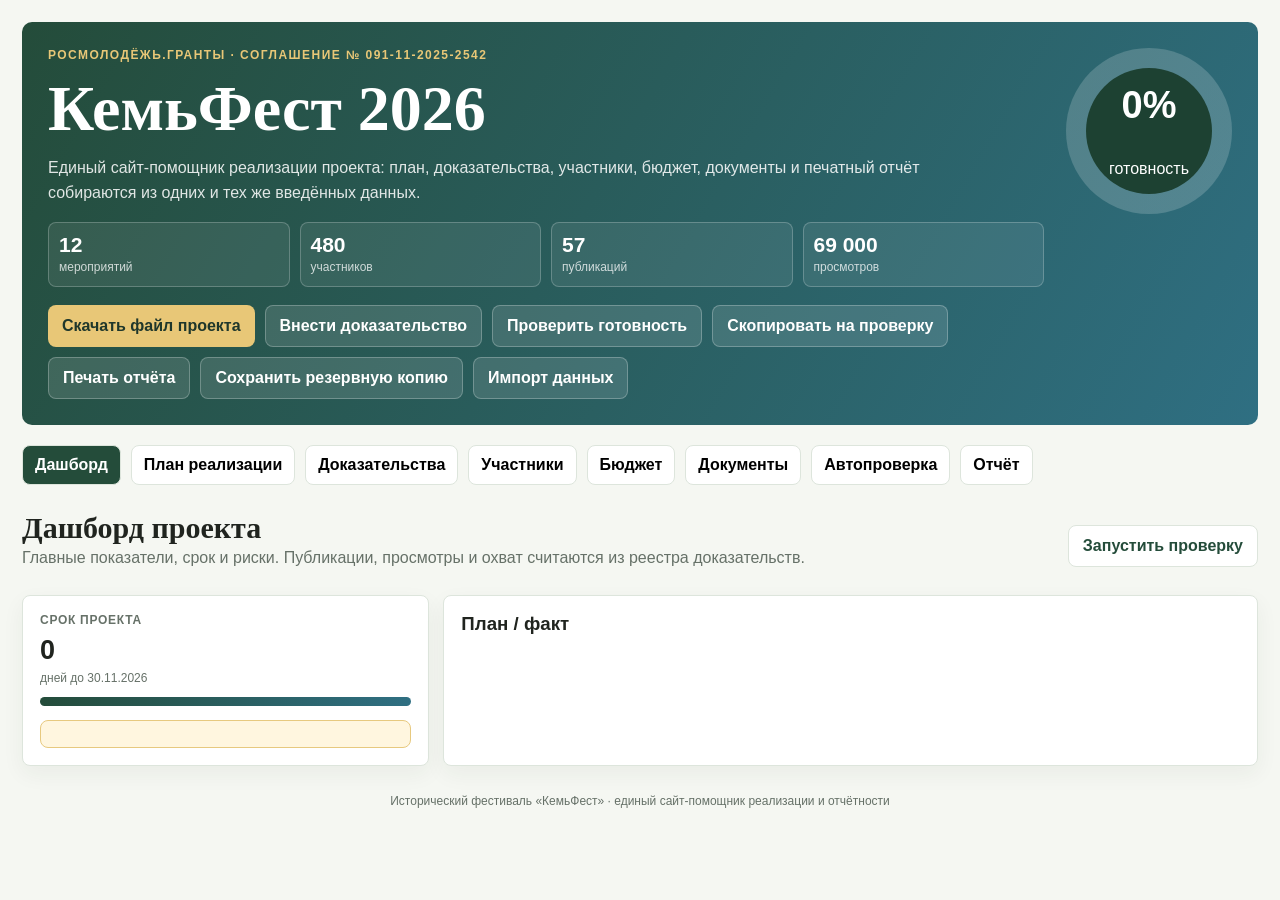
==== commit b2625694: "Unify site workflow and reporting" ====
--- a/index.html
+++ b/index.html
@@ -1,65 +1,12 @@
-<!doctype html>
-<html lang='ru'>
-<head>
-<meta charset='utf-8'>
-<meta name='viewport' content='width=device-width,initial-scale=1'>
-<title>КемьФест 2026 - помощник реализации</title>
-<style>
-:root{--bg:#f5f7f2;--paper:#fff;--ink:#20241f;--muted:#667168;--line:#dde5dc;--pine:#244c3a;--lake:#2f6f82;--gold:#e8c777;--ok:#2e7d53;--warn:#a96d12;--bad:#aa3e34;--soft:#edf3ed}*{box-sizing:border-box}body{margin:0;background:var(--bg);color:var(--ink);font-family:Inter,Segoe UI,Arial,sans-serif}button,input,select,textarea{font:inherit}button{cursor:pointer}a{color:inherit}.shell{max-width:1320px;margin:auto;padding:22px}.hero{background:linear-gradient(120deg,#244c3a,#2f6f82);color:#fff;border-radius:10px;padding:26px}.hero-grid{display:grid;grid-template-columns:1fr auto;gap:24px;align-items:center}.eyebrow{font-size:12px;letter-spacing:.12em;text-transform:uppercase;color:var(--gold);font-weight:900}h1{font-family:Georgia,serif;font-size:clamp(36px,6vw,66px);margin:10px 0}.subtitle{max-width:900px;line-height:1.55;color:rgba(255,255,255,.85)}.stats{display:grid;grid-template-columns:repeat(4,1fr);gap:10px;margin-top:16px}.stats div{border:1px solid rgba(255,255,255,.2);background:rgba(255,255,255,.08);border-radius:8px;padding:10px}.stats b{display:block;font-size:21px}.stats span{font-size:12px;color:rgba(255,255,255,.75)}.actions{display:flex;gap:10px;flex-wrap:wrap;margin-top:18px}.btn{border:0;border-radius:8px;padding:11px 14px;font-weight:850;text-decoration:none;display:inline-flex;align-items:center;justify-content:center;gap:8px;white-space:nowrap}.primary{background:var(--gold);color:#1f372b}.secondary{background:rgba(255,255,255,.12);color:#fff;border:1px solid rgba(255,255,255,.25)}.light{background:#fff;color:var(--pine);border:1px solid var(--line)}.danger{background:#fae1dc;color:var(--bad);border:1px solid #edc5bd}.ring{width:170px;height:170px;border-radius:50%;background:conic-gradient(var(--gold) var(--pct,0%),rgba(255,255,255,.18) 0);display:grid;place-items:center}.ring div{width:130px;height:130px;border-radius:50%;background:#1d4132;display:grid;place-items:center;text-align:center}.ring b{font-size:38px}.ring span{display:block;font-size:12px;color:rgba(255,255,255,.7)}.nav{display:flex;gap:8px;flex-wrap:wrap;margin:20px 0}.nav button{border:1px solid var(--line);background:#fff;border-radius:8px;padding:10px 12px;font-weight:850}.nav button.active{background:var(--pine);color:#fff}.tab{display:none}.tab.active{display:block}.section{display:flex;justify-content:space-between;align-items:end;gap:14px;margin:26px 0 14px}.section h2{font-family:Georgia,serif;font-size:30px;margin:0}.section p{margin:4px 0 0;color:var(--muted)}.grid{display:grid;gap:14px}.kpis{grid-template-columns:repeat(6,1fr)}.dash{grid-template-columns:1fr 2fr}.cards2{grid-template-columns:repeat(2,1fr)}.cards3{grid-template-columns:repeat(3,1fr)}.card{background:#fff;border:1px solid var(--line);border-radius:8px;padding:17px;box-shadow:0 8px 22px rgba(39,50,43,.055)}.label{font-size:12px;font-weight:900;color:var(--muted);text-transform:uppercase;letter-spacing:.06em}.value{font-size:27px;font-weight:900;margin:8px 0 4px}.small{font-size:12px;color:var(--muted)}.bar{height:9px;background:#e8eee7;border-radius:99px;overflow:hidden;margin-top:10px}.bar i{display:block;height:100%;background:linear-gradient(90deg,var(--pine),var(--lake))}.field label{display:block;font-size:12px;font-weight:900;color:var(--muted);margin:0 0 6px}.field input,.field textarea,.field select,.controls input,.controls select,td input,td select,td textarea{width:100%;border:1px solid var(--line);border-radius:8px;padding:9px 10px;background:#fff}.field textarea,td textarea{min-height:74px;resize:vertical}.form{display:grid;grid-template-columns:repeat(2,1fr);gap:12px}.full{grid-column:1/-1}.controls{display:flex;gap:10px;flex-wrap:wrap;margin-bottom:14px}.controls input{min-width:260px;flex:1}.task{padding:0;overflow:hidden}.task-head{display:grid;grid-template-columns:auto 1fr auto;gap:12px;padding:15px;align-items:start}.task h3{margin:0 0 6px}.task-body{display:none;border-top:1px solid var(--line);background:#fffaf2;padding:15px}.task.open .task-body{display:block}.check{width:28px;height:28px;border-radius:8px;border:2px solid var(--line);background:#fff;font-weight:900}.check.done{background:var(--ok);border-color:var(--ok);color:#fff}.pill,.chip{font-size:12px;padding:5px 8px;border-radius:999px;background:var(--soft);border:1px solid var(--line);display:inline-flex;margin:2px}.status{font-size:12px;font-weight:900;border-radius:999px;padding:7px 10px}.planned{background:#eef0ed;color:#5f675e}.progressing{background:#fff1d5;color:#92610b}.completed{background:#dff2e7;color:#1f7248}.metrics{display:grid;grid-template-columns:repeat(4,1fr);gap:10px;margin:12px 0}.metric{border:1px solid var(--line);border-radius:8px;padding:10px;background:#fff}.note{background:#fff6df;border:1px solid #e7c97f;color:#6d551b;border-radius:8px;padding:13px;line-height:1.45}.tablewrap{overflow:auto}.table{width:100%;border-collapse:collapse}.table th,.table td{padding:10px;border-bottom:1px solid var(--line);text-align:left;vertical-align:top}.table th{font-size:11px;color:var(--muted);text-transform:uppercase}.table .mini{width:92px}.table .wide{min-width:220px}.budget-doc{display:grid;grid-template-columns:1fr 1fr;gap:8px;min-width:560px}.budget-doc .full{grid-column:1/-1}.doc{display:flex;gap:10px;align-items:center;padding:10px;border:1px solid var(--line);border-radius:8px;background:#fff}.timeline{overflow:auto}.months,.row-track{display:grid;grid-template-columns:repeat(12,minmax(70px,1fr));gap:8px}.month{text-align:center;font-size:11px;color:var(--muted);font-weight:900}.tlrow{display:grid;grid-template-columns:250px 1fr;gap:12px;align-items:center;margin:10px 0}.block{height:28px;border-radius:8px;background:linear-gradient(90deg,var(--pine),var(--lake));color:#fff;font-size:11px;font-weight:900;display:flex;align-items:center;padding:0 8px;white-space:nowrap}.chart-row{display:grid;grid-template-columns:120px 1fr 55px;gap:10px;align-items:center;margin:10px 0}.chart-track{height:14px;background:#e8eee7;border-radius:99px;overflow:hidden}.chart-track i{display:block;height:100%;border-radius:99px;background:linear-gradient(90deg,var(--pine),var(--lake))}.checkcard{border-left:5px solid var(--ok)}.checkcard.warn{border-left-color:var(--warn)}.checkcard.bad{border-left-color:var(--bad)}.footer{text-align:center;color:var(--muted);font-size:12px;padding:28px 10px}@media(max-width:900px){.hero-grid,.dash,.cards2,.cards3{grid-template-columns:1fr}.kpis{grid-template-columns:repeat(2,1fr)}.ring{margin:auto}.form,.metrics,.budget-doc{grid-template-columns:1fr}.tlrow{grid-template-columns:180px 1fr}}@media(max-width:560px){.shell{padding:12px}.stats,.kpis{grid-template-columns:1fr}.btn{width:100%}.task-head{grid-template-columns:auto 1fr}.task-head .status{grid-column:2}.chart-row{grid-template-columns:1fr}}@media print{.actions,.nav,.controls,button,input[type=file]{display:none!important}.tab{display:block!important}.task-body{display:block!important}.card{box-shadow:none}}
-</style>
-</head>
-<body><div class='shell'>
-<header class='hero'><div class='hero-grid'><div><div class='eyebrow'>Росмолодёжь.Гранты · соглашение № 091-11-2025-2542</div><h1>КемьФест 2026</h1><div class='subtitle'>Сайт-помощник реализации проекта: стартовая панель объединяет обзор, сроки и ввод фактических показателей, а остальные разделы собирают доказательства, бюджет, документы и отчёт.</div><div class='stats'><div><b>12</b><span>мероприятий</span></div><div><b>480</b><span>участников</span></div><div><b>57</b><span>публикаций</span></div><div><b>69 000</b><span>просмотров</span></div></div><div class='actions'><a class='btn primary' href='https://github.com/mrkustov927-star/kemfest2026/raw/main/project-kemfest-2026.docx' download>Скачать файл проекта</a><button class='btn secondary' onclick='switchTab(`check`)'>Проверить всё автоматически</button><button class='btn secondary' onclick='switchTab(`budget`)'>Проверить бюджет</button><button class='btn secondary' onclick='copyFinanceCheck()'>Скопировать финансовую проверку</button><button class='btn secondary' onclick='switchTab(`proofs`)'>Открыть реестр доказательств</button><button class='btn secondary' onclick='copyReachCheck()'>Проверить охваты и просмотры</button><button class='btn secondary' onclick='printReport()'>Печать отчёта</button><button class='btn secondary' onclick='copyReport()'>Скопировать отчёт для проверки</button><button class='btn secondary' onclick='exportData()'>Сохранить резервную копию</button><button class='btn secondary' onclick='importFile.click()'>Импорт данных</button><input id='importFile' type='file' accept='.json' hidden onchange='importData(event)'></div></div><div class='ring' id='ring'><div><b id='overallPct'>0%</b><span>готовность</span></div></div></div></header>
-<nav class='nav' id='nav'><button class='active' data-tab='dashboard'>Дашборд</button><button data-tab='tasks'>Мероприятия</button><button data-tab='points'>Контрольные точки</button><button data-tab='proofs'>Результаты и ссылки</button><button data-tab='calendar'>Календарь</button><button data-tab='budget'>Бюджет</button><button data-tab='docs'>Документы</button><button data-tab='check'>Автопроверка</button><button data-tab='report'>Отчётность</button></nav>
-<section id='dashboard' class='tab active'><div class='section'><div><h2>Дашборд проекта</h2><p>Обзор, срок, план-факт и быстрый ввод ключевых показателей на одной стартовой странице.</p></div><button class='btn light' onclick='switchTab(`check`)'>Запустить проверку</button></div><div class='grid kpis' id='kpis'></div><div class='grid dash' style='margin-top:14px'><div class='card'><div class='label'>Срок проекта</div><div class='value' id='daysLeft'>0</div><div class='small'>дней до 30.11.2026</div><div class='bar'><i id='timeBar'></i></div><div class='note' style='margin-top:14px' id='dashNearest'></div></div><div class='card'><h3 style='margin-top:0'>План / факт</h3><div id='resultChart'></div></div></div><div class='section'><div><h2>Фактические показатели</h2><p>Эти значения используются в автопроверке и итоговом отчёте.</p></div></div><div class='grid cards2'><div class='card'><div class='form'><div class='field'><label>Участники фактически</label><input id='p' type='number' min='0' oninput='saveKpi()'></div><div class='field'><label>Публикации фактически</label><input id='pub' type='number' min='0' oninput='saveKpi()'></div><div class='field'><label>Просмотры фактически</label><input id='views' type='number' min='0' oninput='saveKpi()'></div><div class='field'><label>Комментарий к статусу</label><input id='comment' oninput='saveKpi()' placeholder='Например: ждём статистику VK/RuTube'></div></div></div><div class='card'><h3 style='margin-top:0'>Подсказка</h3><div class='note' id='hint'></div></div></div></section>
-<section id='tasks' class='tab'><div class='section'><div><h2>Мероприятия</h2><p>Управление выполнением: статус, дата, краткий результат и рабочие заметки.</p></div></div><div class='controls'><input id='search' type='search' placeholder='Поиск по мероприятиям' oninput='renderTasks()'><select id='statusFilter' onchange='renderTasks()'><option value='all'>Все статусы</option><option value='planned'>Не начато</option><option value='progressing'>В работе</option><option value='completed'>Выполнено</option></select></div><div class='grid' id='taskList'></div></section>
-<section id='points' class='tab'><div class='section'><div><h2>Контрольные точки</h2><p>Сроки, риски и минимальные подтверждения по тем же мероприятиям.</p></div></div><div class='controls'><select id='pointFilter' onchange='renderPoints()'><option value='all'>Все</option><option value='risk'>С риском срока</option><option value='open'>Незавершённые</option></select></div><div class='grid cards2' id='pointList'></div></section>
-<section id='proofs' class='tab'><div class='section'><div><h2>Результаты и ссылки</h2><p>Реестр доказательств: публикации, фото, видео, списки, акты, скриншоты статистики и папки документов.</p></div><div class='actions' style='margin-top:0'><button class='btn light' onclick='addProof(`publication`)'>Добавить публикацию</button><button class='btn light' onclick='addProof(`stats`)'>Добавить скрин статистики</button><button class='btn light' onclick='addProof(`folder`)'>Добавить папку</button></div></div><div class='grid kpis' id='proofKpis'></div><div class='card tablewrap'><table class='table'><thead><tr><th>Тип</th><th>Мероприятие</th><th>Дата</th><th>Название / что подтверждает</th><th>Ссылка</th><th>Просмотры</th><th>Проверено</th><th></th></tr></thead><tbody id='proofRows'></tbody></table></div></section>
-<section id='calendar' class='tab'><div class='section'><div><h2>Календарь</h2><p>Рабочая последовательность проекта на 2026 год.</p></div></div><div class='card timeline'><div class='months' id='months'></div><div id='timeline'></div></div><div class='note' style='margin-top:14px'>Контрольная дата достижения результатов - <b>30 ноября 2026 года</b>.</div></section>
-<section id='budget' class='tab'><div class='section'><div><h2>Бюджет</h2><p>Плановая сумма гранта - 891 000 ₽. Добавляйте ссылки на финансовые документы, чтобы затем скопировать их мне на проверку.</p></div><div class='actions' style='margin-top:0'><button class='btn light' onclick='copyFinanceCheck()'>Скопировать финансовую проверку</button><button class='btn light' onclick='switchTab(`check`)'>Проверить бюджет</button></div></div><div class='grid kpis' id='budgetKpis'></div><div class='card tablewrap'><table class='table'><thead><tr><th>Статья</th><th>План</th><th>Факт</th><th>Финансовые документы для проверки</th></tr></thead><tbody id='budgetRows'></tbody><tfoot><tr><td><b>Итого</b></td><td><b>891 000 ₽</b></td><td><b id='budgetTotal'>0 ₽</b></td><td></td></tr></tfoot></table></div></section>
-<section id='docs' class='tab'><div class='section'><div><h2>Документы</h2><p>Комплектность материалов перед отчётностью.</p></div></div><div class='grid cards2'><div class='card'><div class='grid' id='docList'></div></div><div class='card'><h3 style='margin-top:0'>Файл проекта</h3><a class='btn light' href='https://github.com/mrkustov927-star/kemfest2026/raw/main/project-kemfest-2026.docx' download>Скачать проект DOCX</a><h3>Обязательная сверка</h3><div class='note'>Проверьте совпадение номера соглашения, дат, сумм, назначения расходов, актов, ссылок, статистики и финансовых документов по смете.</div><button class='btn danger' style='margin-top:14px' onclick='resetAll()'>Сбросить данные</button></div></div></section>
-<section id='check' class='tab'><div class='section'><div><h2>Автопроверка</h2><p>Проверяет показатели, сроки, реестр доказательств, документы и бюджет.</p></div><div class='actions' style='margin-top:0'><button class='btn light' onclick='copyReachCheck()'>Скопировать проверку охватов</button><button class='btn light' onclick='copyFinanceCheck()'>Скопировать финансовую проверку</button><button class='btn light' onclick='copyReport()'>Скопировать полный отчёт</button><a class='btn light' href='check-views.html'>Центр автоматизации</a></div></div><div class='grid cards3' id='checkCards'></div><div class='section'><div><h2>Что исправить</h2><p>Список формируется по заполненным данным.</p></div></div><div class='grid cards2' id='fixList'></div></section>
-<section id='report' class='tab'><div class='section'><div><h2>Отчётность</h2><p>Черновик итоговой сводки и печатный отчёт.</p></div><div class='actions' style='margin-top:0'><button class='btn light' onclick='printReport()'>Печать отчёта</button><button class='btn light' onclick='copyReport()'>Скопировать отчёт для проверки</button></div></div><div class='grid cards2'><div class='card'><div class='field'><label>Ключевые результаты проекта</label><textarea id='reportResults' oninput='saveReport()' placeholder='Что достигнуто: мероприятия, участники, публикации, охват, эффект'></textarea></div></div><div class='card'><div class='field'><label>Отклонения, риски и объяснения</label><textarea id='reportRisks' oninput='saveReport()' placeholder='Что изменилось по срокам, бюджету, партнёрам, документам'></textarea></div></div><div class='card'><h3 style='margin-top:0'>Перед сдачей проверить</h3><div class='grid' id='finalChecks'></div></div><div class='card'><h3 style='margin-top:0'>Сводка</h3><div class='note' id='summary'></div><button class='btn light' style='margin-top:12px' onclick='copySummary()'>Скопировать сводку</button></div></div></section>
-<div class='footer'>Исторический фестиваль «КемьФест» · сайт-помощник реализации проекта</div></div>
-<script>
-const TASKS=[[1,'Визуальный стиль проекта','2026-01-31',0,1,500,1,2,['Дизайн-макеты','Логотип','Ссылка или скриншот публикации']],[2,'Стартовые пресс-релизы','2026-02-28',0,5,2000,1,2,['Тексты','Ссылки','Скриншоты статистики']],[3,'Общеорганизационная подготовка','2026-06-30',0,1,500,1,6,['Протоколы','Договоры','Счета и акты']],[4,'Историческая информация','2026-02-28',0,1,500,1,2,['Источники','Тексты','Согласования']],[5,'Мастер-классы по костюмам','2026-05-31',80,5,5000,2,5,['График','Списки участников','Фото и видео','Публикации']],[6,'Запись и монтаж видеороликов','2026-05-31',0,1,500,3,5,['Договор и акт','6 видеороликов','Исходники']],[7,'Подготовка фестиваля','2026-06-06',0,5,2000,2,6,['Программа','Договоры','Закупки','Анонсы']],[8,'Проведение фестиваля «КемьФест»','2026-06-07',400,6,5000,6,6,['Программа','Список участников','Фото и видео','Публикации']],[9,'Размещение и распространение видеороликов','2026-11-30',0,25,50000,4,11,['Ссылки на ролики','25 публикаций','Скриншоты статистики']],[10,'Итоговое собрание команды','2026-06-15',0,1,500,6,6,['Протокол','Список присутствующих','Выводы']],[11,'Итоговые пост-релизы','2026-06-30',0,5,2000,6,6,['5 публикаций','Ссылки','Скриншоты статистики']],[12,'Аналитическая и финансовая отчётность','2026-11-30',0,1,500,6,11,['Аналитический отчёт','Финансовый отчёт','Реестр документов']]].map(x=>({id:x[0],title:x[1],deadline:x[2],participants:x[3],publications:x[4],views:x[5],start:x[6],end:x[7],evidence:x[8]}));
-const BUDGET=[['Расходные материалы',140000],['Полиграфия',22700],['Медали и кубки',31500],['Подарочная продукция',104000],['Проживание',60000],['Перевозка',30000],['Оборудование',103700],['Материалы для инсталляций',93000],['Оружие и доспехи',90000],['Пошив костюмов',106100],['Услуги дизайнера',50000],['Запись видеороликов',60000]].map(x=>({name:x[0],plan:x[1]}));
-const DOCS=['Аналитический отчёт','Финансовый отчёт','Реестр договоров и актов','Реестр публикаций со ссылками','Скриншоты статистики просмотров','Списки участников','Фотоархив','Видеоархив','Документы по закупкам','Протоколы собраний','Архив писем и материалов партнёров'];
-const FINAL=['Все мероприятия имеют статус, дату и подтверждение','Участников не меньше 480','Публикаций не меньше 57','Просмотры подтверждены скриншотами','По бюджету есть договоры, счета и акты','Фото, видео и списки разложены по мероприятиям','Отчёты сверены между собой'];
-const PROOF_TYPES={publication:'Публикация',stats:'Скрин статистики',photo:'Фото',video:'Видео',participants:'Список участников',act:'Акт / УПД',folder:'Папка документов',other:'Другое'};
-const FIN_TYPES={contract:'Договор',invoice:'Счёт',act:'Акт / УПД',check:'Чек',payment:'Платёжное поручение',folder:'Папка документов',other:'Другое'};
-const FIN_STATUSES={empty:'не загружено',review:'на проверке',issues:'есть замечания',accepted:'принято'};
-const KEY='kemfest2026_state_v4';let state=load();
-function budgetBlank(){return{fact:0,docs:false,docType:'folder',docUrl:'',docAmount:0,taskId:0,checkStatus:'empty',comment:'',files:[]}}
-function def(){return{tasks:Object.fromEntries(TASKS.map(t=>[t.id,{status:'planned',date:'',result:'',note:''}])) ,proofs:[],kpi:{p:0,pub:0,views:0,comment:''},budget:BUDGET.map(()=>budgetBlank()),docs:DOCS.map(()=>false),final:FINAL.map(()=>false),report:{results:'',risks:''}}}
-function migrateProofs(p){if((p.proofs||[]).length)return p.proofs;const out=[];Object.entries(p.tasks||{}).forEach(([id,s])=>{if(s.link)out.push({type:'folder',taskId:+id,date:s.date||'',title:'Подтверждение по мероприятию',url:s.link,views:0,verified:false,comment:s.result||''});(s.files||[]).forEach(name=>out.push({type:/стат|скрин|просмотр/i.test(name)?'stats':'other',taskId:+id,date:s.date||'',title:name,url:'',views:0,verified:false,comment:''}))});return out}
-function load(){try{const base=def(),raw=localStorage.getItem(KEY)||localStorage.getItem('kemfest2026_state_v3')||localStorage.getItem('kemfest2026_state_v2')||localStorage.getItem('kemfest2026_state_v1'),p=raw?JSON.parse(raw):{};return{...base,...p,tasks:{...base.tasks,...(p.tasks||{})},proofs:migrateProofs(p),kpi:{...base.kpi,...(p.kpi||{})},budget:BUDGET.map((_,i)=>({...budgetBlank(),...((p.budget||[])[i]||{})})),docs:DOCS.map((_,i)=>Boolean((p.docs||[])[i])),final:FINAL.map((_,i)=>Boolean((p.final||[])[i])),report:{...base.report,...(p.report||{})}}}catch(e){return def()}}
-function save(){syncProofKpi();localStorage.setItem(KEY,JSON.stringify(state));localStorage.setItem('kemfest2026_state_v3',JSON.stringify(state));renderAll()}function esc(s){return String(s||'').replace(/[&<>']/g,m=>({'&':'&amp;','<':'&lt;','>':'&gt;',"'":'&#039;'}[m]))}function money(n){return new Intl.NumberFormat('ru-RU').format(Number(n)||0)+' ₽'}function num(n){return new Intl.NumberFormat('ru-RU').format(Number(n)||0)}function pct(a,b){return Math.min(100,Math.round((Number(a)||0)/b*100))}function fd(s){return s?new Date(s+'T00:00:00').toLocaleDateString('ru-RU'):'не указана'}function left(s){const n=new Date();n.setHours(0,0,0,0);return Math.ceil((new Date(s+'T00:00:00')-n)/864e5)}function risk(t){if(state.tasks[t.id].status==='completed')return'Закрыто';const d=left(t.deadline);if(d<0)return'Срок прошёл';if(d<=14)return'Ближайший риск';return'Планово'}function taskName(id){const t=TASKS.find(x=>x.id==id);return t?t.id+'. '+t.title:'Не выбрано'}
-function switchTab(id){document.querySelectorAll('#nav button').forEach(x=>x.classList.toggle('active',x.dataset.tab===id));document.querySelectorAll('.tab').forEach(x=>x.classList.toggle('active',x.id===id));if(id==='check')renderChecks()}document.querySelectorAll('#nav button').forEach(b=>b.onclick=()=>switchTab(b.dataset.tab));
-function setStatus(id,v){state.tasks[id].status=v;if(v==='completed'&&!state.tasks[id].date)state.tasks[id].date=new Date().toISOString().slice(0,10);save()}function upd(id,k,v){state.tasks[id][k]=v;save()}function saveKpi(){state.kpi={p:+p.value||0,pub:+pub.value||0,views:+views.value||0,comment:comment.value};save()}function saveReport(){state.report.results=reportResults.value;state.report.risks=reportRisks.value;save()}
-function syncProofKpi(){const pub=state.proofs.filter(p=>p.type==='publication'),views=state.proofs.reduce((a,b)=>a+(+b.views||0),0);if(pub.length||views){state.kpi.pub=pub.length;state.kpi.views=views}}
-function progress(){syncProofKpi();const done=TASKS.filter(t=>state.tasks[t.id].status==='completed').length,work=TASKS.filter(t=>state.tasks[t.id].status==='progressing').length,planned=TASKS.length-done-work,overall=Math.round((done+work*.5)/TASKS.length*100),spent=state.budget.reduce((a,b)=>a+(+b.fact||0),0),docsPct=Math.round(state.docs.filter(Boolean).length/DOCS.length*100),budgetDocs=state.budget.filter(x=>x.docs||x.docUrl||x.files.length).length;return{done,work,planned,overall,spent,docsPct,budgetDocs}}
-function proofsFor(id,type){return state.proofs.filter(p=>+p.taskId===+id&&(!type||p.type===type))}function hasProof(id,type){return proofsFor(id,type).length>0}function hasVerifiedProof(id,type){return proofsFor(id,type).some(p=>p.verified)}
-function budgetIssues(){const issues=[];state.budget.forEach((b,i)=>{const plan=BUDGET[i].plan,name=BUDGET[i].name,fact=+b.fact||0,docAmount=+b.docAmount||0;if(fact>plan)issues.push('Превышение по статье «'+name+'»: факт '+money(fact)+' при плане '+money(plan)+'.');if(fact>0&&!b.docUrl&&!b.files.length)issues.push('Нет ссылки или файла по статье «'+name+'».');if(fact>0&&!b.taskId)issues.push('Расход по статье «'+name+'» не привязан к мероприятию.');if(fact>0&&b.checkStatus!=='accepted')issues.push('Документы по статье «'+name+'» не имеют статуса «принято».');if(docAmount&&fact&&Math.abs(docAmount-fact)>1)issues.push('Сумма документов по статье «'+name+'» не совпадает с фактом: документы '+money(docAmount)+', факт '+money(fact)+'.')});return issues}
-function analysis(){const d=progress(),missingLinks=TASKS.filter(t=>!proofsFor(t.id).some(p=>p.url)),missingStats=TASKS.filter(t=>t.views>0&&!hasVerifiedProof(t.id,'stats')),missingPublications=TASKS.filter(t=>t.publications>0&&!hasProof(t.id,'publication')),overdue=TASKS.filter(t=>state.tasks[t.id].status!=='completed'&&left(t.deadline)<0),soon=TASKS.filter(t=>state.tasks[t.id].status!=='completed'&&left(t.deadline)>=0&&left(t.deadline)<=14),fixes=[],fin=budgetIssues();if(state.kpi.p<480)fixes.push('Не хватает участников: '+(480-state.kpi.p));if(state.kpi.pub<57)fixes.push('Не хватает публикаций: '+(57-state.kpi.pub));if(state.kpi.views<69000)fixes.push('Не хватает просмотров: '+num(69000-state.kpi.views));if(missingLinks.length)fixes.push('В реестре доказательств нет ссылок по мероприятиям: '+missingLinks.map(t=>t.id).join(', '));if(missingPublications.length)fixes.push('Нет публикаций в реестре по мероприятиям: '+missingPublications.map(t=>t.id).join(', '));if(missingStats.length)fixes.push('Нет проверенных скриншотов статистики по мероприятиям: '+missingStats.map(t=>t.id).join(', '));if(fin.length)fixes.push('Есть замечания по бюджету: '+fin.length);if(d.docsPct<100)fixes.push('Отметить комплектность документов: '+d.docsPct+'%');return{...d,missingLinks,missingStats,missingPublications,overdue,soon,financeIssues:fin,fixes}}
-function renderDashboard(){const d=progress(),a=analysis(),deadline='2026-11-30',start=new Date('2025-12-01T00:00:00'),end=new Date(deadline+'T00:00:00'),today=new Date();today.setHours(0,0,0,0);ring.style.setProperty('--pct',d.overall+'%');overallPct.textContent=d.overall+'%';daysLeft.textContent=Math.max(0,left(deadline));timeBar.style.width=Math.round(Math.max(0,Math.min(end-start,today-start))/(end-start)*100)+'%';const near=TASKS.filter(t=>state.tasks[t.id].status!=='completed').sort((a,b)=>a.deadline.localeCompare(b.deadline))[0];dashNearest.innerHTML=near?'<b>'+near.id+'. '+esc(near.title)+'</b><br>Срок: '+fd(near.deadline)+' · '+risk(near):'Все мероприятия закрыты.';kpis.innerHTML=[['Мероприятия',d.done+'/12','выполнено',Math.round(d.done/12*100)],['Участники',state.kpi.p+'/480','человек',pct(state.kpi.p,480)],['Публикации',state.kpi.pub+'/57','из реестра доказательств',pct(state.kpi.pub,57)],['Просмотры',num(state.kpi.views)+'/69 000','из реестра доказательств',pct(state.kpi.views,69000)],['Бюджет',money(d.spent),'из 891 000 ₽',pct(d.spent,891000)],['Финдокументы',d.budgetDocs+'/'+BUDGET.length,'по статьям',pct(d.budgetDocs,BUDGET.length)]].map(x=>'<div class=card><div class=label>'+x[0]+'</div><div class=value>'+x[1]+'</div><div class=small>'+x[2]+'</div><div class=bar><i style=width:'+x[3]+'%></i></div></div>').join('');const rows=[['Мероприятия',d.done,12],['Участники',state.kpi.p,480],['Публикации',state.kpi.pub,57],['Просмотры',state.kpi.views,69000],['Документы',d.docsPct,100],['Бюджет',d.spent,891000]];resultChart.innerHTML=rows.map(r=>'<div class=chart-row><b>'+r[0]+'</b><div><div class=chart-track><i style=width:'+pct(r[1],r[2])+'%></i></div><div class=small>'+(r[0]==='Бюджет'?money(r[1]):num(r[1]))+' из '+(r[0]==='Бюджет'?money(r[2]):num(r[2]))+'</div></div><strong>'+pct(r[1],r[2])+'%</strong></div>').join('');p.value=state.kpi.p;pub.value=state.kpi.pub;views.value=state.kpi.views;comment.value=state.kpi.comment||'';hint.textContent=a.fixes[0]||'Показатели выглядят готовыми. Проверьте документы, бюджет и отчётность.'}
-function renderTasks(){const q=(search.value||'').toLowerCase(),f=statusFilter.value;taskList.innerHTML=TASKS.filter(t=>(f==='all'||state.tasks[t.id].status===f)&&t.title.toLowerCase().includes(q)).map(cardTask).join('')||'<div class=card>Ничего не найдено.</div>'}
-function cardTask(t){const s=state.tasks[t.id],label=s.status==='completed'?'Выполнено':s.status==='progressing'?'В работе':'Не начато';return `<article class='card task' id='task-${t.id}'><div class='task-head'><button class='check ${s.status==='completed'?'done':''}' onclick='setStatus(${t.id},\`${s.status==='completed'?'planned':'completed'}\`)'>${s.status==='completed'?'✓':''}</button><div onclick='document.getElementById(\`task-${t.id}\`).classList.toggle(\`open\`)'><h3>${t.id}. ${esc(t.title)}</h3><span class='pill'>Срок: ${fd(t.deadline)}</span><span class='pill'>${risk(t)}</span><span class='pill'>Доказательств: ${proofsFor(t.id).length}</span></div><span class='status ${s.status}'>${label}</span></div><div class='task-body'><div class='metrics'><div class='metric'><b>${t.participants}</b><div class='small'>участников</div></div><div class='metric'><b>${t.publications}</b><div class='small'>публикаций</div></div><div class='metric'><b>${num(t.views)}</b><div class='small'>просмотров</div></div><div class='metric'><b>${fd(t.deadline)}</b><div class='small'>срок</div></div></div><div class='form'><div class='field'><label>Статус</label><select onchange='setStatus(${t.id},this.value)'><option value='planned' ${s.status==='planned'?'selected':''}>Не начато</option><option value='progressing' ${s.status==='progressing'?'selected':''}>В работе</option><option value='completed' ${s.status==='completed'?'selected':''}>Выполнено</option></select></div><div class='field'><label>Фактическая дата</label><input type='date' value='${esc(s.date)}' onchange='upd(${t.id},\`date\`,this.value)'></div><div class='field full'><label>Краткий фактический результат</label><textarea onchange='upd(${t.id},\`result\`,this.value)'>${esc(s.result)}</textarea></div><div class='field full'><label>Рабочие заметки</label><textarea onchange='upd(${t.id},\`note\`,this.value)'>${esc(s.note)}</textarea></div></div><b>Что должно быть подтверждено:</b><ul>${t.evidence.map(x=>'<li>'+esc(x)+'</li>').join('')}</ul><button class='btn light' onclick='addProof(\`folder\`,${t.id})'>Добавить доказательство</button></div></article>`}
-function renderPoints(){const f=pointFilter.value;pointList.innerHTML=TASKS.filter(t=>{const open=state.tasks[t.id].status!=='completed',r=open&&left(t.deadline)<=14;return f==='all'||(f==='open'&&open)||(f==='risk'&&r)}).map(t=>'<div class=card><b>'+t.id+'. '+esc(t.title)+'</b><div class=small>Срок: '+fd(t.deadline)+' · '+risk(t)+' · доказательств: '+proofsFor(t.id).length+'</div>'+t.evidence.slice(0,3).map(x=>'<span class=chip>'+esc(x)+'</span>').join('')+'</div>').join('')||'<div class=card>Контрольных точек нет.</div>'}
-function addProof(type,taskId){state.proofs.push({type:type||'other',taskId:taskId||9,date:new Date().toISOString().slice(0,10),title:'',url:'',views:0,verified:false,comment:''});save();switchTab('proofs')}function proofSet(i,k,v){state.proofs[i][k]=k==='views'?+v||0:k==='taskId'?+v:k==='verified'?Boolean(v):v;save()}function delProof(i){state.proofs.splice(i,1);save()}
-function renderProofs(){const pub=state.proofs.filter(p=>p.type==='publication').length,views=state.proofs.reduce((a,p)=>a+(+p.views||0),0),verified=state.proofs.filter(p=>p.verified).length;proofKpis.innerHTML=[['Доказательства',state.proofs.length,'в реестре',pct(state.proofs.length,40)],['Публикации',pub+'/57','считаются автоматически',pct(pub,57)],['Просмотры',num(views)+'/69 000','из строк реестра',pct(views,69000)],['Проверено',verified+'/'+state.proofs.length,'отмечено вручную',state.proofs.length?pct(verified,state.proofs.length):0],['Скрины статистики',state.proofs.filter(p=>p.type==='stats').length,'для охватов',pct(state.proofs.filter(p=>p.type==='stats').length,12)],['Папки/документы',state.proofs.filter(p=>p.type==='folder'||p.type==='act').length,'для отчёта',pct(state.proofs.filter(p=>p.type==='folder'||p.type==='act').length,12)]].map(x=>'<div class=card><div class=label>'+x[0]+'</div><div class=value>'+x[1]+'</div><div class=small>'+x[2]+'</div><div class=bar><i style=width:'+x[3]+'%></i></div></div>').join('');proofRows.innerHTML=state.proofs.map((r,i)=>`<tr><td><select onchange='proofSet(${i},\`type\`,this.value)'>${Object.entries(PROOF_TYPES).map(([k,v])=>`<option value='${k}' ${r.type===k?'selected':''}>${v}</option>`).join('')}</select></td><td><select onchange='proofSet(${i},\`taskId\`,this.value)'>${TASKS.map(t=>`<option value='${t.id}' ${+r.taskId===t.id?'selected':''}>${t.id}. ${esc(t.title)}</option>`).join('')}</select></td><td><input type='date' value='${esc(r.date)}' onchange='proofSet(${i},\`date\`,this.value)'></td><td><textarea class='wide' placeholder='Например: пост VK, фотоархив, список участников' onchange='proofSet(${i},\`title\`,this.value)'>${esc(r.title)}</textarea></td><td><input class='wide' value='${esc(r.url)}' placeholder='https://...' onchange='proofSet(${i},\`url\`,this.value)'></td><td><input class='mini' type='number' min='0' value='${+r.views||0}' onchange='proofSet(${i},\`views\`,this.value)'></td><td><label><input type='checkbox' ${r.verified?'checked':''} onchange='proofSet(${i},\`verified\`,this.checked)'> да</label></td><td><button class='btn danger' onclick='delProof(${i})'>Удалить</button></td></tr>`).join('')||'<tr><td colspan=8 class=small>Реестр пуст. Добавьте публикацию, скрин статистики или папку документов.</td></tr>'}
-function setBudget(i,k,v){const b=state.budget[i];b[k]=k==='fact'||k==='docAmount'||k==='taskId'?+v||0:k==='docs'?Boolean(v):v;if(k==='docUrl'||k==='files'||k==='docAmount')b.docs=Boolean(b.docUrl||b.files.length||b.docAmount);if(b.docs&&b.checkStatus==='empty')b.checkStatus='review';save()}function budgetFiles(i,files){state.budget[i].files=Array.from(files||[]).map(f=>f.name);setBudget(i,'docs',true)}
-function renderBudget(){const spent=state.budget.reduce((a,b)=>a+(+b.fact||0),0),accepted=state.budget.filter(b=>b.checkStatus==='accepted').length,withDocs=state.budget.filter(b=>b.docUrl||b.files.length).length,issues=budgetIssues();budgetKpis.innerHTML=[['Факт',money(spent),'из 891 000 ₽',pct(spent,891000)],['Документы',withDocs+'/'+BUDGET.length,'есть ссылка или файл',pct(withDocs,BUDGET.length)],['Принято',accepted+'/'+BUDGET.length,'проверено',pct(accepted,BUDGET.length)],['Замечания',issues.length,'по бюджету',issues.length?100:0],['Без привязки',state.budget.filter(b=>(+b.fact||0)&&!b.taskId).length,'к мероприятиям',100],['Превышения',state.budget.filter((b,i)=>(+b.fact||0)>BUDGET[i].plan).length,'по статьям',100]].map(x=>'<div class=card><div class=label>'+x[0]+'</div><div class=value>'+x[1]+'</div><div class=small>'+x[2]+'</div><div class=bar><i style=width:'+x[3]+'%></i></div></div>').join('');budgetRows.innerHTML=BUDGET.map((r,i)=>{const b=state.budget[i];return `<tr><td><b>${esc(r.name)}</b><div class='small'>${b.taskId?'Связано: '+taskName(b.taskId):'Не связано с мероприятием'}</div></td><td>${money(r.plan)}</td><td><input class='mini' type='number' min='0' value='${+b.fact||0}' onchange='setBudget(${i},\`fact\`,this.value)'></td><td><div class='budget-doc'><select onchange='setBudget(${i},\`docType\`,this.value)'>${Object.entries(FIN_TYPES).map(([k,v])=>`<option value='${k}' ${b.docType===k?'selected':''}>${v}</option>`).join('')}</select><select onchange='setBudget(${i},\`checkStatus\`,this.value)'>${Object.entries(FIN_STATUSES).map(([k,v])=>`<option value='${k}' ${b.checkStatus===k?'selected':''}>${v}</option>`).join('')}</select><input placeholder='Ссылка на документ или папку' value='${esc(b.docUrl)}' onchange='setBudget(${i},\`docUrl\`,this.value)'><input type='number' min='0' placeholder='Сумма по документам' value='${+b.docAmount||0}' onchange='setBudget(${i},\`docAmount\`,this.value)'><select class='full' onchange='setBudget(${i},\`taskId\`,this.value)'><option value='0'>Связать с мероприятием</option>${TASKS.map(t=>`<option value='${t.id}' ${+b.taskId===t.id?'selected':''}>${t.id}. ${esc(t.title)}</option>`).join('')}</select><input class='full' type='file' multiple onchange='budgetFiles(${i},this.files)'><textarea class='full' placeholder='Комментарий для проверки: что куплено, номер договора/счёта/акта, замечания' onchange='setBudget(${i},\`comment\`,this.value)'>${esc(b.comment)}</textarea><div class='full small'>Файлы: ${b.files.length?b.files.map(esc).join(', '):'не выбраны'}</div></div></td></tr>`}).join('');budgetTotal.textContent=money(spent)}
-function renderDocs(){docList.innerHTML=DOCS.map((d,i)=>'<label class=doc><input type=checkbox '+(state.docs[i]?'checked':'')+' onchange=state.docs['+i+']=this.checked;save()><span>'+esc(d)+'</span></label>').join('');finalChecks.innerHTML=FINAL.map((d,i)=>'<label class=doc><input type=checkbox '+(state.final[i]?'checked':'')+' onchange=state.final['+i+']=this.checked;save()><span>'+esc(d)+'</span></label>').join('')}
-function renderCalendar(){const m=['Янв','Фев','Мар','Апр','Май','Июн','Июл','Авг','Сен','Окт','Ноя','Дек'];months.innerHTML=m.map(x=>'<div class=month>'+x+'</div>').join('');timeline.innerHTML=TASKS.map(t=>'<div class=tlrow><div class=small><b>'+t.id+'.</b> '+esc(t.title)+'</div><div class=row-track>'+m.map((_,idx)=>idx+1===t.start?'<div class=block style=grid-column:'+t.start+' / '+(t.end+1)+'>'+fd(t.deadline)+'</div>':'').join('')+'</div></div>').join('')}
-function renderChecks(){const a=analysis();checkCards.innerHTML=[['Готовность',a.overall+'%','По статусам',a.overall>=80?'':'warn'],['Публикации',state.kpi.pub+'/57','Из реестра доказательств',state.kpi.pub>=57?'':'bad'],['Просмотры',num(state.kpi.views)+'/69 000','Из реестра доказательств',state.kpi.views>=69000?'':'bad'],['Ссылки',TASKS.length-a.missingLinks.length+'/'+TASKS.length,'В реестре доказательств',a.missingLinks.length?'warn':''],['Бюджет',a.financeIssues.length?'есть замечания':'без замечаний','Финансовые документы',a.financeIssues.length?'bad':''],['Документы',a.docsPct+'%','Комплектность',a.docsPct===100?'':'warn']].map(x=>'<div class="card checkcard '+x[3]+'"><div class=label>'+x[0]+'</div><div class=value>'+x[1]+'</div><div class=small>'+x[2]+'</div></div>').join('');fixList.innerHTML=(a.fixes.length?a.fixes:['Критичных пробелов не найдено. Проверьте текст отчёта вручную.']).map((x,i)=>'<div class="card checkcard '+(a.fixes.length?'bad':'')+'"><b>'+(i+1)+'. '+esc(x)+'</b></div>').join('')+(a.financeIssues.length?'<div class="card checkcard bad"><b>Финансовая детализация</b><ul>'+a.financeIssues.map(x=>'<li>'+esc(x)+'</li>').join('')+'</ul></div>':'')}
-function renderReport(){reportResults.value=state.report.results||'';reportRisks.value=state.report.risks||'';const a=analysis();summary.innerHTML='Мероприятия: <b>'+a.done+'/12</b><br>Участники: <b>'+state.kpi.p+'/480</b><br>Публикации: <b>'+state.kpi.pub+'/57</b><br>Просмотры: <b>'+num(state.kpi.views)+'/69 000</b><br>Доказательств в реестре: <b>'+state.proofs.length+'</b><br>Бюджет: <b>'+money(a.spent)+'</b><br>Финансовые замечания: <b>'+a.financeIssues.length+'</b><br>Автопроверка: <b>'+(a.fixes.length?'есть замечания':'замечаний нет')+'</b>'}
-function buildReachText(){const a=analysis(),lines=[];lines.push('ПРОВЕРКА ОХВАТОВ И ПРОСМОТРОВ ПРОЕКТА «КЕМЬФЕСТ 2026»');lines.push('Публикации: '+state.kpi.pub+' из 57, выполнение '+pct(state.kpi.pub,57)+'%.');lines.push('Просмотры: '+num(state.kpi.views)+' из 69 000, выполнение '+pct(state.kpi.views,69000)+'%.');lines.push(state.kpi.pub>=57?'[x] Публикаций достаточно.':'[ ] Не хватает публикаций: '+Math.max(0,57-state.kpi.pub)+'.');lines.push(state.kpi.views>=69000?'[x] Просмотров достаточно.':'[ ] Не хватает просмотров: '+num(Math.max(0,69000-state.kpi.views))+'.');lines.push(a.missingLinks.length?'[ ] Нет ссылок в реестре доказательств: '+a.missingLinks.map(t=>t.id+'. '+t.title).join('; ')+'.':'[x] Ссылки заполнены в реестре доказательств.');lines.push(a.missingStats.length?'[ ] Нет проверенных скриншотов статистики: '+a.missingStats.map(t=>t.id+'. '+t.title).join('; ')+'.':'[x] Скриншоты статистики отмечены.');lines.push('');lines.push('Реестр публикаций и просмотров:');state.proofs.filter(p=>p.type==='publication'||p.views>0).forEach((p,i)=>lines.push((i+1)+'. '+(p.date||'без даты')+' · '+taskName(p.taskId)+' · '+(PROOF_TYPES[p.type]||p.type)+' · '+(p.title||'без названия')+' · '+(p.url||'нет ссылки')+' · '+num(p.views)+' просмотров · проверено '+(p.verified?'да':'нет')));return lines.join('\n')}
-function buildFinanceText(){const a=analysis(),lines=[];lines.push('ФИНАНСОВАЯ ПРОВЕРКА ПРОЕКТА «КЕМЬФЕСТ 2026»');lines.push('План гранта: 891 000 ₽. Факт: '+money(a.spent)+'. Выполнение: '+pct(a.spent,891000)+'%.');lines.push('Финансовых замечаний: '+a.financeIssues.length+'.');lines.push('');lines.push('Что проверить:');lines.push(a.financeIssues.length?a.financeIssues.map(x=>'[ ] '+x).join('\n'):'[x] Критичных замечаний по заполненным финансовым данным не найдено.');lines.push('');lines.push('Реестр бюджета и документов:');BUDGET.forEach((r,i)=>{const b=state.budget[i];lines.push((i+1)+'. '+r.name+': план '+money(r.plan)+', факт '+money(b.fact)+', сумма по документам '+money(b.docAmount)+'.');lines.push('Документ: '+(FIN_TYPES[b.docType]||b.docType)+', статус: '+(FIN_STATUSES[b.checkStatus]||b.checkStatus)+', ссылка: '+(b.docUrl||'нет ссылки')+', файлы: '+(b.files.length?b.files.join(', '):'не выбраны')+'.');lines.push('Связь с мероприятием: '+(b.taskId?taskName(b.taskId):'не указана')+'. Комментарий: '+(b.comment||'нет комментария')+'.')});lines.push('');lines.push('Попроси Codex проверить: совпадают ли суммы, хватает ли договоров/счетов/актов, есть ли превышения, не потеряны ли документы и можно ли переносить данные в финансовый отчёт Росмолодёжь.Гранты.');return lines.join('\n')}
-function buildReportText(){const a=analysis(),lines=[];lines.push('ОТЧЁТ О РЕАЛИЗАЦИИ ПРОЕКТА ДЛЯ РОСМОЛОДЁЖЬ.ГРАНТЫ');lines.push('Проект: Исторический фестиваль «КемьФест»');lines.push('Соглашение: № 091-11-2025-2542');lines.push('Дата формирования: '+new Date().toLocaleDateString('ru-RU'));lines.push('Контрольная дата: 30.11.2026');lines.push('');lines.push('1. Сводка');lines.push('Готовность: '+a.overall+'%. Мероприятия: '+a.done+' из 12. Участники: '+state.kpi.p+' из 480. Публикации: '+state.kpi.pub+' из 57. Просмотры: '+num(state.kpi.views)+' из 69 000. Бюджет: '+money(a.spent)+' из 891 000 ₽.');if(state.kpi.comment)lines.push('Комментарий: '+state.kpi.comment);lines.push('');lines.push('2. Автопроверка');lines.push(a.fixes.length?a.fixes.join('\n'):'Критичных замечаний не найдено.');lines.push('');lines.push('3. Ключевые результаты');lines.push(state.report.results||'Раздел требует заполнения.');lines.push('');lines.push('4. Отклонения и риски');lines.push(state.report.risks||'Существенные отклонения не описаны.');lines.push('');lines.push('5. Мероприятия');TASKS.forEach(t=>{const s=state.tasks[t.id];lines.push(t.id+'. '+t.title+' - '+(s.status==='completed'?'выполнено':s.status==='progressing'?'в работе':'не начато')+', срок '+fd(t.deadline)+'.');if(s.date)lines.push('Дата: '+fd(s.date));if(s.result)lines.push('Результат: '+s.result);const ps=proofsFor(t.id);if(ps.length)lines.push('Доказательства: '+ps.map(p=>(PROOF_TYPES[p.type]||p.type)+': '+(p.url||p.title||'без ссылки')).join('; '));lines.push('Ожидаемые подтверждения: '+t.evidence.join('; ')+'.')});lines.push('');lines.push('6. Бюджет и финансовые документы');BUDGET.forEach((r,i)=>{const b=state.budget[i];lines.push(r.name+': план '+money(r.plan)+', факт '+money(b.fact)+', документ '+(FIN_TYPES[b.docType]||b.docType)+', сумма по документам '+money(b.docAmount)+', статус '+(FIN_STATUSES[b.checkStatus]||b.checkStatus)+', ссылка '+(b.docUrl||'не указана')+', файлы '+(b.files.length?b.files.join(', '):'не выбраны')+', мероприятие '+(b.taskId?taskName(b.taskId):'не указано')+'.')});if(a.financeIssues.length)lines.push('Замечания по бюджету: '+a.financeIssues.join('; '));lines.push('');lines.push('7. Документы');DOCS.forEach((d,i)=>lines.push((state.docs[i]?'[x] ':'[ ] ')+d));return lines.join('\n')}
-function copyText(text,msg){if(navigator.clipboard){navigator.clipboard.writeText(text).then(()=>alert(msg)).catch(()=>downloadText(text))}else downloadText(text)}function copyReachCheck(){copyText(buildReachText(),'Проверка охватов и просмотров скопирована. Вставьте её в чат для анализа.');switchTab('check')}function copyFinanceCheck(){copyText(buildFinanceText(),'Финансовая проверка скопирована. Вставьте её в чат вместе со ссылками или файлами для анализа.');switchTab('budget')}function copyReport(){copyText('Проверь, пожалуйста, отчёт проекта КемьФест 2026 для Росмолодёжь.Гранты:\n\n'+buildReportText(),'Отчёт скопирован. Вставьте его в чат для проверки.')}function copySummary(){copyText(summary.innerText,'Сводка скопирована.')}function downloadText(text){const blob=new Blob([text],{type:'text/plain;charset=utf-8'}),a=document.createElement('a');a.href=URL.createObjectURL(blob);a.download='kemfest-check-or-report.txt';a.click();URL.revokeObjectURL(a.href)}
-function printReport(){const html='<h1>Отчёт о реализации проекта</h1><p><b>Проект:</b> Исторический фестиваль «КемьФест»<br><b>Соглашение:</b> № 091-11-2025-2542<br><b>Дата:</b> '+new Date().toLocaleDateString('ru-RU')+'</p>'+buildReportText().split('\n\n').map(b=>'<section><p>'+esc(b).replace(/\n/g,'<br>')+'</p></section>').join(''),w=window.open('','_blank');if(!w){alert('Разрешите всплывающие окна для печати.');return}w.document.write('<!doctype html><html lang=ru><head><meta charset=utf-8><title>Отчёт КемьФест 2026</title><style>body{font-family:Times New Roman,serif;color:#111;margin:28px;line-height:1.35}h1{text-align:center;font-size:24px}section{break-inside:avoid;border-top:1px solid #ddd;padding-top:8px;margin-top:10px}p{font-size:14px}@page{margin:16mm}</style></head><body>'+html+'</body></html>');w.document.close();w.focus();setTimeout(()=>w.print(),300)}
-function exportData(){const blob=new Blob([JSON.stringify({project:'КемьФест 2026',exportedAt:new Date().toISOString(),state},null,2)],{type:'application/json'}),a=document.createElement('a');a.href=URL.createObjectURL(blob);a.download='kemfest-progress-'+new Date().toISOString().slice(0,10)+'.json';a.click();URL.revokeObjectURL(a.href)}function importData(e){const f=e.target.files[0];if(!f)return;const r=new FileReader();r.onload=()=>{try{const d=JSON.parse(r.result);state=d.state||d;save()}catch(err){alert('Не удалось прочитать файл')}};r.readAsText(f)}function resetAll(){if(confirm('Удалить все локальные данные?')){state=def();save()}}
-function renderAll(){renderDashboard();renderTasks();renderPoints();renderProofs();renderBudget();renderDocs();renderCalendar();renderChecks();renderReport()}renderAll();
-</script>
-</body></html>
+<!doctype html><html lang="ru"><head><meta charset="utf-8"><meta name="viewport" content="width=device-width,initial-scale=1"><title>КемьФест 2026 - помощник реализации</title><style>
+:root{--bg:#f5f7f2;--ink:#20241f;--muted:#667168;--line:#dde5dc;--pine:#244c3a;--lake:#2f6f82;--gold:#e8c777;--ok:#2e7d53;--warn:#a96d12;--bad:#aa3e34}*{box-sizing:border-box}body{margin:0;background:var(--bg);color:var(--ink);font-family:Inter,Segoe UI,Arial,sans-serif}button,input,select,textarea{font:inherit}button{cursor:pointer}.shell{max-width:1320px;margin:auto;padding:22px}.hero{background:linear-gradient(120deg,var(--pine),var(--lake));color:#fff;border-radius:10px;padding:26px}.hero-grid{display:grid;grid-template-columns:1fr auto;gap:22px}.eyebrow{font-size:12px;letter-spacing:.12em;text-transform:uppercase;color:var(--gold);font-weight:900}h1{font-family:Georgia,serif;font-size:clamp(36px,6vw,64px);margin:10px 0}.subtitle{max-width:930px;line-height:1.55;color:rgba(255,255,255,.86)}.stats,.grid{display:grid;gap:14px}.stats{grid-template-columns:repeat(4,1fr);gap:10px;margin-top:16px}.stats div{border:1px solid rgba(255,255,255,.22);background:rgba(255,255,255,.08);border-radius:8px;padding:10px}.stats b{display:block;font-size:21px}.stats span,.small{font-size:12px;color:var(--muted);line-height:1.45}.hero .stats span,.hero .small{color:rgba(255,255,255,.76)}.actions,.nav,.controls{display:flex;gap:10px;flex-wrap:wrap}.actions{margin-top:18px}.btn{border:0;border-radius:8px;padding:11px 14px;font-weight:850;text-decoration:none;display:inline-flex;align-items:center;justify-content:center;gap:8px;white-space:nowrap}.primary{background:var(--gold);color:#1f372b}.secondary{background:rgba(255,255,255,.12);color:#fff;border:1px solid rgba(255,255,255,.25)}.light{background:#fff;color:var(--pine);border:1px solid var(--line)}.danger{background:#fae1dc;color:var(--bad);border:1px solid #edc5bd}.ring{width:166px;height:166px;border-radius:50%;background:conic-gradient(var(--gold) var(--pct,0%),rgba(255,255,255,.18) 0);display:grid;place-items:center}.ring div{width:126px;height:126px;border-radius:50%;background:#1d4132;display:grid;place-items:center;text-align:center}.ring b{font-size:38px}.nav{margin:20px 0}.nav button{border:1px solid var(--line);background:#fff;border-radius:8px;padding:10px 12px;font-weight:850}.nav button.active{background:var(--pine);color:#fff}.tab{display:none}.tab.active{display:block}.section{display:flex;justify-content:space-between;align-items:end;gap:14px;margin:26px 0 14px}.section h2{font-family:Georgia,serif;font-size:30px;margin:0}.section p{margin:4px 0 0;color:var(--muted)}.kpis{grid-template-columns:repeat(6,1fr)}.cards2{grid-template-columns:repeat(2,1fr)}.cards3{grid-template-columns:repeat(3,1fr)}.dash{grid-template-columns:1fr 2fr}.card{background:#fff;border:1px solid var(--line);border-radius:8px;padding:17px;box-shadow:0 8px 22px rgba(39,50,43,.055)}.label{font-size:12px;font-weight:900;color:var(--muted);text-transform:uppercase;letter-spacing:.06em}.value{font-size:27px;font-weight:900;margin:8px 0 4px}.bar{height:9px;background:#e8eee7;border-radius:99px;overflow:hidden;margin-top:10px}.bar i{display:block;height:100%;background:linear-gradient(90deg,var(--pine),var(--lake))}.field label{display:block;font-size:12px;font-weight:900;color:var(--muted);margin:0 0 6px}.field input,.field textarea,.field select,.controls input,.controls select,td input,td select,td textarea{width:100%;border:1px solid var(--line);border-radius:8px;padding:9px 10px;background:#fff}.field textarea,td textarea{min-height:74px;resize:vertical}.form{display:grid;grid-template-columns:repeat(2,1fr);gap:12px}.full{grid-column:1/-1}.note{background:#fff6df;border:1px solid #e7c97f;color:#6d551b;border-radius:8px;padding:13px;line-height:1.45}.tablewrap{overflow:auto}.table{width:100%;border-collapse:collapse;min-width:980px}.table th,.table td{padding:10px;border-bottom:1px solid var(--line);text-align:left;vertical-align:top}.table th{font-size:11px;color:var(--muted);text-transform:uppercase}.mini{width:90px}.wide{min-width:220px}.task{padding:0;overflow:hidden}.task-head{display:grid;grid-template-columns:auto 1fr auto;gap:12px;padding:15px;align-items:start}.task h3{margin:0 0 6px}.task-body{display:none;border-top:1px solid var(--line);background:#fffaf2;padding:15px}.task.open .task-body{display:block}.check{width:28px;height:28px;border-radius:8px;border:2px solid var(--line);background:#fff;font-weight:900}.check.done{background:var(--ok);border-color:var(--ok);color:#fff}.pill,.chip{font-size:12px;padding:5px 8px;border-radius:999px;background:#edf3ed;border:1px solid var(--line);display:inline-flex;margin:2px}.status{font-size:12px;font-weight:900;border-radius:999px;padding:7px 10px}.planned{background:#eef0ed;color:#5f675e}.progressing{background:#fff1d5;color:#92610b}.completed{background:#dff2e7;color:#1f7248}.metric{border:1px solid var(--line);border-radius:8px;padding:10px;background:#fff}.metrics{display:grid;grid-template-columns:repeat(4,1fr);gap:10px;margin:12px 0}.chart-row{display:grid;grid-template-columns:130px 1fr 55px;gap:10px;align-items:center;margin:10px 0}.chart-track{height:14px;background:#e8eee7;border-radius:99px;overflow:hidden}.chart-track i{display:block;height:100%;border-radius:99px;background:linear-gradient(90deg,var(--pine),var(--lake))}.checkcard{border-left:5px solid var(--ok)}.checkcard.warn{border-left-color:var(--warn)}.checkcard.bad{border-left-color:var(--bad)}.doc{display:flex;gap:10px;align-items:center;padding:10px;border:1px solid var(--line);border-radius:8px;background:#fff}.footer{text-align:center;color:var(--muted);font-size:12px;padding:28px 10px}.importbox{display:none}.importbox.active{display:block}@media(max-width:900px){.hero-grid,.dash,.cards2,.cards3{grid-template-columns:1fr}.kpis{grid-template-columns:repeat(2,1fr)}.ring{margin:auto}.form,.metrics{grid-template-columns:1fr}.section{display:block}}@media(max-width:560px){.shell{padding:12px}.stats,.kpis{grid-template-columns:1fr}.btn{width:100%;white-space:normal}.chart-row{grid-template-columns:1fr}}@media print{.actions,.nav,.controls,button,input[type=file],.no-print{display:none!important}.tab{display:block!important}.task-body{display:block!important}.card{box-shadow:none}.hero{background:#fff!important;color:#111;border:0;padding:0}.subtitle,.eyebrow{color:#333}.shell{max-width:none}}
+</style></head><body><div class="shell"><header class="hero"><div class="hero-grid"><div><div class="eyebrow">Росмолодёжь.Гранты · соглашение № 091-11-2025-2542</div><h1>КемьФест 2026</h1><div class="subtitle">Единый сайт-помощник реализации проекта: план, доказательства, участники, бюджет, документы и печатный отчёт собираются из одних и тех же введённых данных.</div><div class="stats"><div><b>12</b><span>мероприятий</span></div><div><b>480</b><span>участников</span></div><div><b>57</b><span>публикаций</span></div><div><b>69 000</b><span>просмотров</span></div></div><div class="actions"><a class="btn primary" href="https://github.com/mrkustov927-star/kemfest2026/raw/main/project-kemfest-2026.docx" download>Скачать файл проекта</a><button class="btn secondary" onclick="switchTab('proofs')">Внести доказательство</button><button class="btn secondary" onclick="switchTab('check')">Проверить готовность</button><button class="btn secondary" onclick="copyForCodex()">Скопировать на проверку</button><button class="btn secondary" onclick="printReport()">Печать отчёта</button><button class="btn secondary" onclick="exportData()">Сохранить резервную копию</button><button class="btn secondary" onclick="importFile.click()">Импорт данных</button><input id="importFile" type="file" accept=".json" hidden onchange="importData(event)"></div></div><div class="ring" id="ring"><div><b id="overallPct">0%</b><span>готовность</span></div></div></div></header><nav class="nav" id="nav"><button class="active" data-tab="dashboard">Дашборд</button><button data-tab="plan">План реализации</button><button data-tab="proofs">Доказательства</button><button data-tab="participants">Участники</button><button data-tab="budget">Бюджет</button><button data-tab="docs">Документы</button><button data-tab="check">Автопроверка</button><button data-tab="report">Отчёт</button></nav>
+<section id="dashboard" class="tab active"><div class="section"><div><h2>Дашборд проекта</h2><p>Главные показатели, срок и риски. Публикации, просмотры и охват считаются из реестра доказательств.</p></div><button class="btn light" onclick="switchTab('check')">Запустить проверку</button></div><div class="grid kpis" id="kpis"></div><div class="grid dash" style="margin-top:14px"><div class="card"><div class="label">Срок проекта</div><div class="value" id="daysLeft">0</div><div class="small">дней до 30.11.2026</div><div class="bar"><i id="timeBar"></i></div><div class="note" style="margin-top:14px" id="nearest"></div></div><div class="card"><h3 style="margin-top:0">План / факт</h3><div id="resultChart"></div></div></div></section>
+<section id="plan" class="tab"><div class="section"><div><h2>План реализации</h2><p>Что нужно провести, когда, для кого и чем подтвердить. Ссылки вносятся только в едином реестре доказательств.</p></div><div class="controls"><input id="taskSearch" placeholder="Поиск" oninput="renderPlan()"><select id="taskFilter" onchange="renderPlan()"><option value="all">Все</option><option value="open">Незавершённые</option><option value="risk">С риском срока</option></select></div></div><div class="grid cards3"><div class="card"><div class="label">Мастер-классы</div><div class="value">10+</div><div class="small">февраль - май 2026, этап «Повышение этнокультурного и художественного уровня»</div></div><div class="card"><div class="label">Аудитория мастер-классов</div><div class="value">80</div><div class="small">участников 14-25 лет, нужны списки и фото/видео подтверждения</div></div><div class="card"><div class="label">Итоговая дата</div><div class="value">30.11</div><div class="small">к этой дате подтверждаются результаты, публикации, просмотры и финдокументы</div></div></div><div class="grid" id="taskList" style="margin-top:14px"></div></section>
+<section id="proofs" class="tab"><div class="section"><div><h2>Единый реестр доказательств</h2><p>Публикации, ссылки, скриншоты статистики, фото, видео, списки, акты и папки. Из этого реестра автоматически собираются публикации, просмотры, охват и отчёт.</p></div><div class="controls"><button class="btn light" onclick="addProof('publication')">Добавить публикацию</button><button class="btn light" onclick="addProof('stats')">Добавить скрин</button><button class="btn light" onclick="addProof('folder')">Добавить папку</button><button class="btn light" onclick="toggleImportLinks()">Импортировать ссылки</button></div></div><div id="linkImport" class="card importbox no-print"><div class="field"><label>Список ссылок</label><textarea id="bulkLinks" placeholder="Каждая ссылка с новой строки. Можно вместе с названием."></textarea></div><div class="actions"><button class="btn light" onclick="importLinks()">Добавить ссылки</button><button class="btn light" onclick="addStarterLinks()">Загрузить примерные ссылки проекта</button></div></div><div class="grid kpis" id="proofKpis" style="margin-top:14px"></div><div class="card tablewrap"><table class="table"><thead><tr><th>Тип</th><th>Мероприятие</th><th>Дата</th><th>Площадка</th><th>Название</th><th>Ссылка</th><th>Просмотры</th><th>Охват</th><th>Подтверждено</th><th></th></tr></thead><tbody id="proofRows"></tbody></table></div></section>
+<section id="participants" class="tab"><div class="section"><div><h2>Участники</h2><p>Отдельный реестр подтверждает охват людей, возраст 14-25 и списки по мероприятиям.</p></div><button class="btn light" onclick="addParticipant()">Добавить строку</button></div><div class="grid kpis" id="participantKpis"></div><div class="card tablewrap" style="margin-top:14px"><table class="table"><thead><tr><th>Дата</th><th>Мероприятие</th><th>Уникальные</th><th>Повторные</th><th>14-25</th><th>Список</th><th>Комментарий</th><th></th></tr></thead><tbody id="participantRows"></tbody></table></div></section>
+<section id="budget" class="tab"><div class="section"><div><h2>Бюджет и финансовые документы</h2><p>План гранта - 891 000 ₽. Для каждой статьи фиксируются факт, документ, ссылка и связь с мероприятием.</p></div><button class="btn light" onclick="copyFinanceCheck()">Скопировать финансовую проверку</button></div><div class="grid kpis" id="budgetKpis"></div><div class="card tablewrap" style="margin-top:14px"><table class="table"><thead><tr><th>Статья</th><th>План</th><th>Факт</th><th>Документ</th><th>Ссылка / папка</th><th>Сумма</th><th>Мероприятие</th><th>Статус</th></tr></thead><tbody id="budgetRows"></tbody><tfoot><tr><td><b>Итого</b></td><td><b>891 000 ₽</b></td><td><b id="budgetTotal">0 ₽</b></td><td colspan="5"></td></tr></tfoot></table></div></section>
+<section id="docs" class="tab"><div class="section"><div><h2>Документы</h2><p>Комплектность материалов перед отчётностью.</p></div></div><div class="grid cards2"><div class="card"><div class="grid" id="docList"></div></div><div class="card"><h3 style="margin-top:0">Файл проекта</h3><a class="btn light" href="https://github.com/mrkustov927-star/kemfest2026/raw/main/project-kemfest-2026.docx" download>Скачать проект DOCX</a><h3>Обязательная сверка</h3><div class="note">Проверьте номер соглашения, сроки, суммы, назначение расходов, акты, ссылки, статистику и финансовые документы.</div><button class="btn danger" style="margin-top:14px" onclick="resetAll()">Сбросить локальные данные</button></div></div></section>
+<section id="check" class="tab"><div class="section"><div><h2>Автопроверка</h2><p>Список формируется из единой базы сайта. Отдельных страниц и ручной синхронизации больше нет.</p></div><div class="controls"><button class="btn light" onclick="copyForCodex()">Скопировать полную проверку</button><button class="btn light" onclick="copyReachCheck()">Проверка просмотров</button><button class="btn light" onclick="copyFinanceCheck()">Финпроверка</button></div></div><div class="grid cards3" id="checkCards"></div><div class="section"><div><h2>Что исправить</h2><p>Конкретные пробелы перед отчётом.</p></div></div><div class="grid cards2" id="fixList"></div></section>
+<section id="report" class="tab"><div class="section"><div><h2>Отчёт</h2><p>Печатная форма и текст для проверки собираются из всех разделов сайта.</p></div><div class="controls"><button class="btn light" onclick="printReport()">Печать отчёта</button><button class="btn light" onclick="copyForCodex()">Скопировать на проверку</button></div></div><div class="grid cards2"><div class="card"><div class="field"><label>Ключевые результаты проекта</label><textarea id="reportResults" oninput="saveReport()"></textarea></div></div><div class="card"><div class="field"><label>Отклонения, риски и объяснения</label><textarea id="reportRisks" oninput="saveReport()"></textarea></div></div><div class="card"><h3 style="margin-top:0">Итоговая сводка</h3><div class="note" id="summary"></div></div><div class="card"><h3 style="margin-top:0">Готовый текст</h3><textarea id="reportText" readonly style="width:100%;min-height:260px;border:1px solid var(--line);border-radius:8px;padding:10px"></textarea></div></div></section><div class="footer">Исторический фестиваль «КемьФест» · единый сайт-помощник реализации и отчётности</div></div>
+<script src="[data-uri]"></script></body></html>
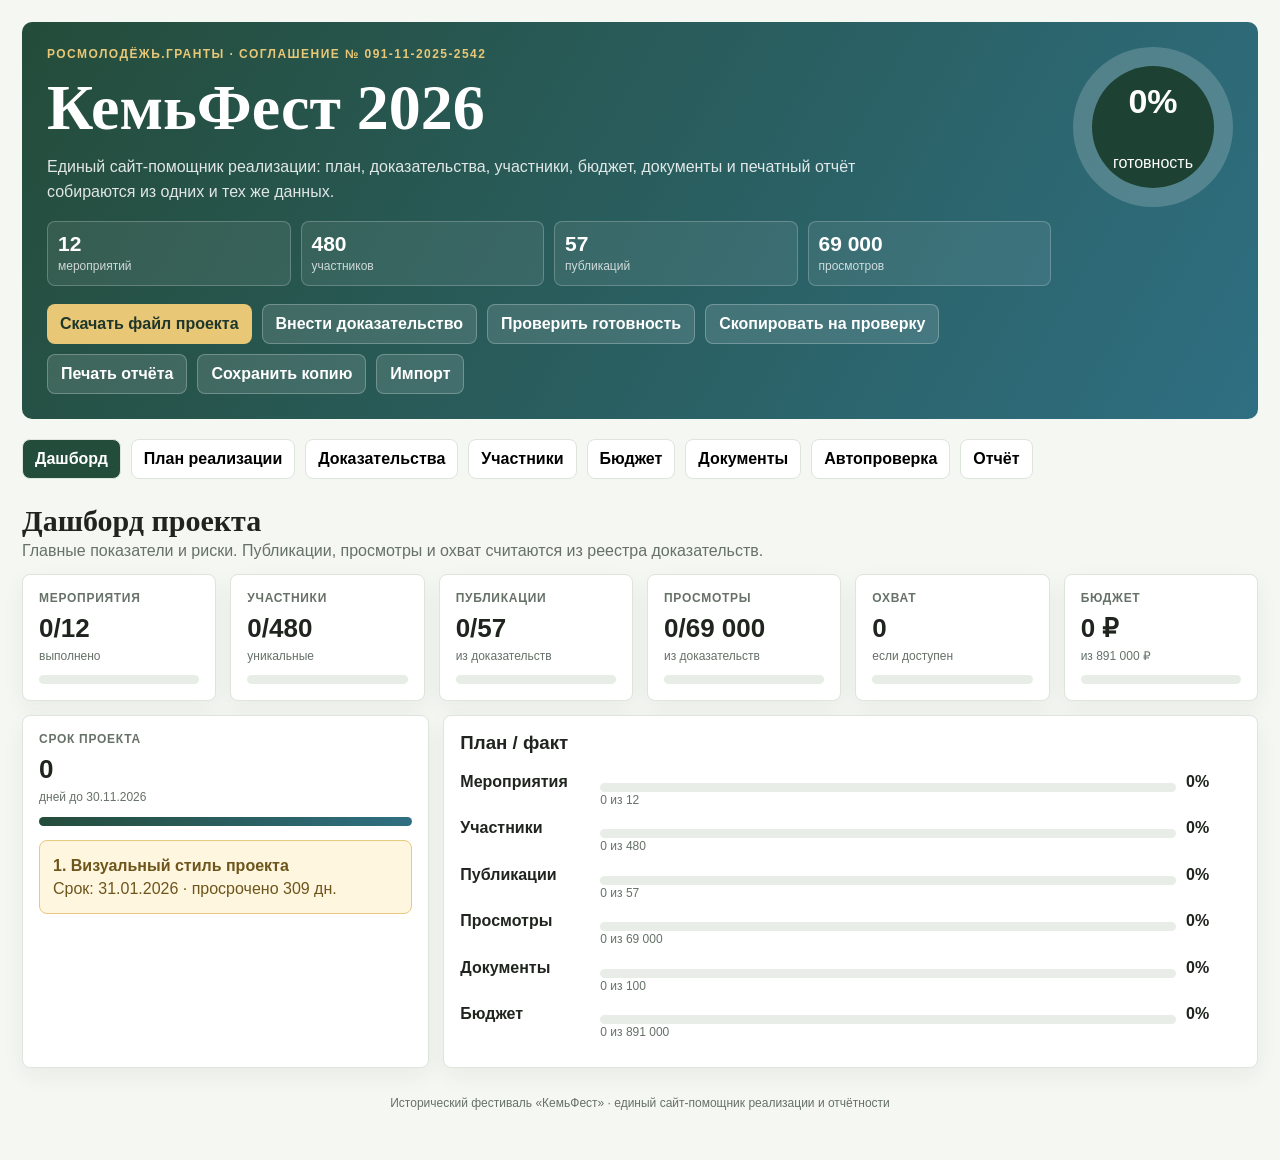
==== commit 43814b0f: "Repair unified site implementation" ====
--- a/index.html
+++ b/index.html
@@ -1,12 +1 @@
-<!doctype html><html lang="ru"><head><meta charset="utf-8"><meta name="viewport" content="width=device-width,initial-scale=1"><title>КемьФест 2026 - помощник реализации</title><style>
-:root{--bg:#f5f7f2;--ink:#20241f;--muted:#667168;--line:#dde5dc;--pine:#244c3a;--lake:#2f6f82;--gold:#e8c777;--ok:#2e7d53;--warn:#a96d12;--bad:#aa3e34}*{box-sizing:border-box}body{margin:0;background:var(--bg);color:var(--ink);font-family:Inter,Segoe UI,Arial,sans-serif}button,input,select,textarea{font:inherit}button{cursor:pointer}.shell{max-width:1320px;margin:auto;padding:22px}.hero{background:linear-gradient(120deg,var(--pine),var(--lake));color:#fff;border-radius:10px;padding:26px}.hero-grid{display:grid;grid-template-columns:1fr auto;gap:22px}.eyebrow{font-size:12px;letter-spacing:.12em;text-transform:uppercase;color:var(--gold);font-weight:900}h1{font-family:Georgia,serif;font-size:clamp(36px,6vw,64px);margin:10px 0}.subtitle{max-width:930px;line-height:1.55;color:rgba(255,255,255,.86)}.stats,.grid{display:grid;gap:14px}.stats{grid-template-columns:repeat(4,1fr);gap:10px;margin-top:16px}.stats div{border:1px solid rgba(255,255,255,.22);background:rgba(255,255,255,.08);border-radius:8px;padding:10px}.stats b{display:block;font-size:21px}.stats span,.small{font-size:12px;color:var(--muted);line-height:1.45}.hero .stats span,.hero .small{color:rgba(255,255,255,.76)}.actions,.nav,.controls{display:flex;gap:10px;flex-wrap:wrap}.actions{margin-top:18px}.btn{border:0;border-radius:8px;padding:11px 14px;font-weight:850;text-decoration:none;display:inline-flex;align-items:center;justify-content:center;gap:8px;white-space:nowrap}.primary{background:var(--gold);color:#1f372b}.secondary{background:rgba(255,255,255,.12);color:#fff;border:1px solid rgba(255,255,255,.25)}.light{background:#fff;color:var(--pine);border:1px solid var(--line)}.danger{background:#fae1dc;color:var(--bad);border:1px solid #edc5bd}.ring{width:166px;height:166px;border-radius:50%;background:conic-gradient(var(--gold) var(--pct,0%),rgba(255,255,255,.18) 0);display:grid;place-items:center}.ring div{width:126px;height:126px;border-radius:50%;background:#1d4132;display:grid;place-items:center;text-align:center}.ring b{font-size:38px}.nav{margin:20px 0}.nav button{border:1px solid var(--line);background:#fff;border-radius:8px;padding:10px 12px;font-weight:850}.nav button.active{background:var(--pine);color:#fff}.tab{display:none}.tab.active{display:block}.section{display:flex;justify-content:space-between;align-items:end;gap:14px;margin:26px 0 14px}.section h2{font-family:Georgia,serif;font-size:30px;margin:0}.section p{margin:4px 0 0;color:var(--muted)}.kpis{grid-template-columns:repeat(6,1fr)}.cards2{grid-template-columns:repeat(2,1fr)}.cards3{grid-template-columns:repeat(3,1fr)}.dash{grid-template-columns:1fr 2fr}.card{background:#fff;border:1px solid var(--line);border-radius:8px;padding:17px;box-shadow:0 8px 22px rgba(39,50,43,.055)}.label{font-size:12px;font-weight:900;color:var(--muted);text-transform:uppercase;letter-spacing:.06em}.value{font-size:27px;font-weight:900;margin:8px 0 4px}.bar{height:9px;background:#e8eee7;border-radius:99px;overflow:hidden;margin-top:10px}.bar i{display:block;height:100%;background:linear-gradient(90deg,var(--pine),var(--lake))}.field label{display:block;font-size:12px;font-weight:900;color:var(--muted);margin:0 0 6px}.field input,.field textarea,.field select,.controls input,.controls select,td input,td select,td textarea{width:100%;border:1px solid var(--line);border-radius:8px;padding:9px 10px;background:#fff}.field textarea,td textarea{min-height:74px;resize:vertical}.form{display:grid;grid-template-columns:repeat(2,1fr);gap:12px}.full{grid-column:1/-1}.note{background:#fff6df;border:1px solid #e7c97f;color:#6d551b;border-radius:8px;padding:13px;line-height:1.45}.tablewrap{overflow:auto}.table{width:100%;border-collapse:collapse;min-width:980px}.table th,.table td{padding:10px;border-bottom:1px solid var(--line);text-align:left;vertical-align:top}.table th{font-size:11px;color:var(--muted);text-transform:uppercase}.mini{width:90px}.wide{min-width:220px}.task{padding:0;overflow:hidden}.task-head{display:grid;grid-template-columns:auto 1fr auto;gap:12px;padding:15px;align-items:start}.task h3{margin:0 0 6px}.task-body{display:none;border-top:1px solid var(--line);background:#fffaf2;padding:15px}.task.open .task-body{display:block}.check{width:28px;height:28px;border-radius:8px;border:2px solid var(--line);background:#fff;font-weight:900}.check.done{background:var(--ok);border-color:var(--ok);color:#fff}.pill,.chip{font-size:12px;padding:5px 8px;border-radius:999px;background:#edf3ed;border:1px solid var(--line);display:inline-flex;margin:2px}.status{font-size:12px;font-weight:900;border-radius:999px;padding:7px 10px}.planned{background:#eef0ed;color:#5f675e}.progressing{background:#fff1d5;color:#92610b}.completed{background:#dff2e7;color:#1f7248}.metric{border:1px solid var(--line);border-radius:8px;padding:10px;background:#fff}.metrics{display:grid;grid-template-columns:repeat(4,1fr);gap:10px;margin:12px 0}.chart-row{display:grid;grid-template-columns:130px 1fr 55px;gap:10px;align-items:center;margin:10px 0}.chart-track{height:14px;background:#e8eee7;border-radius:99px;overflow:hidden}.chart-track i{display:block;height:100%;border-radius:99px;background:linear-gradient(90deg,var(--pine),var(--lake))}.checkcard{border-left:5px solid var(--ok)}.checkcard.warn{border-left-color:var(--warn)}.checkcard.bad{border-left-color:var(--bad)}.doc{display:flex;gap:10px;align-items:center;padding:10px;border:1px solid var(--line);border-radius:8px;background:#fff}.footer{text-align:center;color:var(--muted);font-size:12px;padding:28px 10px}.importbox{display:none}.importbox.active{display:block}@media(max-width:900px){.hero-grid,.dash,.cards2,.cards3{grid-template-columns:1fr}.kpis{grid-template-columns:repeat(2,1fr)}.ring{margin:auto}.form,.metrics{grid-template-columns:1fr}.section{display:block}}@media(max-width:560px){.shell{padding:12px}.stats,.kpis{grid-template-columns:1fr}.btn{width:100%;white-space:normal}.chart-row{grid-template-columns:1fr}}@media print{.actions,.nav,.controls,button,input[type=file],.no-print{display:none!important}.tab{display:block!important}.task-body{display:block!important}.card{box-shadow:none}.hero{background:#fff!important;color:#111;border:0;padding:0}.subtitle,.eyebrow{color:#333}.shell{max-width:none}}
-</style></head><body><div class="shell"><header class="hero"><div class="hero-grid"><div><div class="eyebrow">Росмолодёжь.Гранты · соглашение № 091-11-2025-2542</div><h1>КемьФест 2026</h1><div class="subtitle">Единый сайт-помощник реализации проекта: план, доказательства, участники, бюджет, документы и печатный отчёт собираются из одних и тех же введённых данных.</div><div class="stats"><div><b>12</b><span>мероприятий</span></div><div><b>480</b><span>участников</span></div><div><b>57</b><span>публикаций</span></div><div><b>69 000</b><span>просмотров</span></div></div><div class="actions"><a class="btn primary" href="https://github.com/mrkustov927-star/kemfest2026/raw/main/project-kemfest-2026.docx" download>Скачать файл проекта</a><button class="btn secondary" onclick="switchTab('proofs')">Внести доказательство</button><button class="btn secondary" onclick="switchTab('check')">Проверить готовность</button><button class="btn secondary" onclick="copyForCodex()">Скопировать на проверку</button><button class="btn secondary" onclick="printReport()">Печать отчёта</button><button class="btn secondary" onclick="exportData()">Сохранить резервную копию</button><button class="btn secondary" onclick="importFile.click()">Импорт данных</button><input id="importFile" type="file" accept=".json" hidden onchange="importData(event)"></div></div><div class="ring" id="ring"><div><b id="overallPct">0%</b><span>готовность</span></div></div></div></header><nav class="nav" id="nav"><button class="active" data-tab="dashboard">Дашборд</button><button data-tab="plan">План реализации</button><button data-tab="proofs">Доказательства</button><button data-tab="participants">Участники</button><button data-tab="budget">Бюджет</button><button data-tab="docs">Документы</button><button data-tab="check">Автопроверка</button><button data-tab="report">Отчёт</button></nav>
-<section id="dashboard" class="tab active"><div class="section"><div><h2>Дашборд проекта</h2><p>Главные показатели, срок и риски. Публикации, просмотры и охват считаются из реестра доказательств.</p></div><button class="btn light" onclick="switchTab('check')">Запустить проверку</button></div><div class="grid kpis" id="kpis"></div><div class="grid dash" style="margin-top:14px"><div class="card"><div class="label">Срок проекта</div><div class="value" id="daysLeft">0</div><div class="small">дней до 30.11.2026</div><div class="bar"><i id="timeBar"></i></div><div class="note" style="margin-top:14px" id="nearest"></div></div><div class="card"><h3 style="margin-top:0">План / факт</h3><div id="resultChart"></div></div></div></section>
-<section id="plan" class="tab"><div class="section"><div><h2>План реализации</h2><p>Что нужно провести, когда, для кого и чем подтвердить. Ссылки вносятся только в едином реестре доказательств.</p></div><div class="controls"><input id="taskSearch" placeholder="Поиск" oninput="renderPlan()"><select id="taskFilter" onchange="renderPlan()"><option value="all">Все</option><option value="open">Незавершённые</option><option value="risk">С риском срока</option></select></div></div><div class="grid cards3"><div class="card"><div class="label">Мастер-классы</div><div class="value">10+</div><div class="small">февраль - май 2026, этап «Повышение этнокультурного и художественного уровня»</div></div><div class="card"><div class="label">Аудитория мастер-классов</div><div class="value">80</div><div class="small">участников 14-25 лет, нужны списки и фото/видео подтверждения</div></div><div class="card"><div class="label">Итоговая дата</div><div class="value">30.11</div><div class="small">к этой дате подтверждаются результаты, публикации, просмотры и финдокументы</div></div></div><div class="grid" id="taskList" style="margin-top:14px"></div></section>
-<section id="proofs" class="tab"><div class="section"><div><h2>Единый реестр доказательств</h2><p>Публикации, ссылки, скриншоты статистики, фото, видео, списки, акты и папки. Из этого реестра автоматически собираются публикации, просмотры, охват и отчёт.</p></div><div class="controls"><button class="btn light" onclick="addProof('publication')">Добавить публикацию</button><button class="btn light" onclick="addProof('stats')">Добавить скрин</button><button class="btn light" onclick="addProof('folder')">Добавить папку</button><button class="btn light" onclick="toggleImportLinks()">Импортировать ссылки</button></div></div><div id="linkImport" class="card importbox no-print"><div class="field"><label>Список ссылок</label><textarea id="bulkLinks" placeholder="Каждая ссылка с новой строки. Можно вместе с названием."></textarea></div><div class="actions"><button class="btn light" onclick="importLinks()">Добавить ссылки</button><button class="btn light" onclick="addStarterLinks()">Загрузить примерные ссылки проекта</button></div></div><div class="grid kpis" id="proofKpis" style="margin-top:14px"></div><div class="card tablewrap"><table class="table"><thead><tr><th>Тип</th><th>Мероприятие</th><th>Дата</th><th>Площадка</th><th>Название</th><th>Ссылка</th><th>Просмотры</th><th>Охват</th><th>Подтверждено</th><th></th></tr></thead><tbody id="proofRows"></tbody></table></div></section>
-<section id="participants" class="tab"><div class="section"><div><h2>Участники</h2><p>Отдельный реестр подтверждает охват людей, возраст 14-25 и списки по мероприятиям.</p></div><button class="btn light" onclick="addParticipant()">Добавить строку</button></div><div class="grid kpis" id="participantKpis"></div><div class="card tablewrap" style="margin-top:14px"><table class="table"><thead><tr><th>Дата</th><th>Мероприятие</th><th>Уникальные</th><th>Повторные</th><th>14-25</th><th>Список</th><th>Комментарий</th><th></th></tr></thead><tbody id="participantRows"></tbody></table></div></section>
-<section id="budget" class="tab"><div class="section"><div><h2>Бюджет и финансовые документы</h2><p>План гранта - 891 000 ₽. Для каждой статьи фиксируются факт, документ, ссылка и связь с мероприятием.</p></div><button class="btn light" onclick="copyFinanceCheck()">Скопировать финансовую проверку</button></div><div class="grid kpis" id="budgetKpis"></div><div class="card tablewrap" style="margin-top:14px"><table class="table"><thead><tr><th>Статья</th><th>План</th><th>Факт</th><th>Документ</th><th>Ссылка / папка</th><th>Сумма</th><th>Мероприятие</th><th>Статус</th></tr></thead><tbody id="budgetRows"></tbody><tfoot><tr><td><b>Итого</b></td><td><b>891 000 ₽</b></td><td><b id="budgetTotal">0 ₽</b></td><td colspan="5"></td></tr></tfoot></table></div></section>
-<section id="docs" class="tab"><div class="section"><div><h2>Документы</h2><p>Комплектность материалов перед отчётностью.</p></div></div><div class="grid cards2"><div class="card"><div class="grid" id="docList"></div></div><div class="card"><h3 style="margin-top:0">Файл проекта</h3><a class="btn light" href="https://github.com/mrkustov927-star/kemfest2026/raw/main/project-kemfest-2026.docx" download>Скачать проект DOCX</a><h3>Обязательная сверка</h3><div class="note">Проверьте номер соглашения, сроки, суммы, назначение расходов, акты, ссылки, статистику и финансовые документы.</div><button class="btn danger" style="margin-top:14px" onclick="resetAll()">Сбросить локальные данные</button></div></div></section>
-<section id="check" class="tab"><div class="section"><div><h2>Автопроверка</h2><p>Список формируется из единой базы сайта. Отдельных страниц и ручной синхронизации больше нет.</p></div><div class="controls"><button class="btn light" onclick="copyForCodex()">Скопировать полную проверку</button><button class="btn light" onclick="copyReachCheck()">Проверка просмотров</button><button class="btn light" onclick="copyFinanceCheck()">Финпроверка</button></div></div><div class="grid cards3" id="checkCards"></div><div class="section"><div><h2>Что исправить</h2><p>Конкретные пробелы перед отчётом.</p></div></div><div class="grid cards2" id="fixList"></div></section>
-<section id="report" class="tab"><div class="section"><div><h2>Отчёт</h2><p>Печатная форма и текст для проверки собираются из всех разделов сайта.</p></div><div class="controls"><button class="btn light" onclick="printReport()">Печать отчёта</button><button class="btn light" onclick="copyForCodex()">Скопировать на проверку</button></div></div><div class="grid cards2"><div class="card"><div class="field"><label>Ключевые результаты проекта</label><textarea id="reportResults" oninput="saveReport()"></textarea></div></div><div class="card"><div class="field"><label>Отклонения, риски и объяснения</label><textarea id="reportRisks" oninput="saveReport()"></textarea></div></div><div class="card"><h3 style="margin-top:0">Итоговая сводка</h3><div class="note" id="summary"></div></div><div class="card"><h3 style="margin-top:0">Готовый текст</h3><textarea id="reportText" readonly style="width:100%;min-height:260px;border:1px solid var(--line);border-radius:8px;padding:10px"></textarea></div></div></section><div class="footer">Исторический фестиваль «КемьФест» · единый сайт-помощник реализации и отчётности</div></div>
-<script src="[data-uri]"></script></body></html>+<!doctype html><html lang="ru"><head><meta charset="utf-8"><meta name="viewport" content="width=device-width,initial-scale=1"><title>КемьФест 2026 - помощник реализации</title><style>:root{--bg:#f5f7f2;--ink:#20241f;--muted:#667168;--line:#dde5dc;--pine:#244c3a;--lake:#2f6f82;--gold:#e8c777;--ok:#2e7d53;--warn:#a96d12;--bad:#aa3e34}*{box-sizing:border-box}body{margin:0;background:var(--bg);color:var(--ink);font-family:Inter,Segoe UI,Arial,sans-serif}button,input,select,textarea{font:inherit}button{cursor:pointer}.shell{max-width:1280px;margin:auto;padding:22px}.hero{background:linear-gradient(120deg,var(--pine),var(--lake));color:#fff;border-radius:10px;padding:25px}.heroGrid{display:grid;grid-template-columns:1fr auto;gap:22px}.eyebrow{font-size:12px;letter-spacing:.12em;text-transform:uppercase;color:var(--gold);font-weight:900}h1{font-family:Georgia,serif;font-size:clamp(36px,6vw,64px);margin:10px 0}.subtitle{max-width:900px;line-height:1.55;color:rgba(255,255,255,.86)}.stats,.grid{display:grid;gap:14px}.stats{grid-template-columns:repeat(4,1fr);gap:10px;margin-top:16px}.stats div{border:1px solid rgba(255,255,255,.22);background:rgba(255,255,255,.08);border-radius:8px;padding:10px}.stats b{display:block;font-size:21px}.stats span,.small{font-size:12px;color:var(--muted);line-height:1.45}.hero .stats span{color:rgba(255,255,255,.76)}.actions,.nav,.controls{display:flex;gap:10px;flex-wrap:wrap}.actions{margin-top:18px}.btn{border:0;border-radius:8px;padding:10px 13px;font-weight:850;text-decoration:none;display:inline-flex;align-items:center;justify-content:center;white-space:nowrap}.primary{background:var(--gold);color:#1f372b}.secondary{background:rgba(255,255,255,.12);color:#fff;border:1px solid rgba(255,255,255,.25)}.light{background:#fff;color:var(--pine);border:1px solid var(--line)}.danger{background:#fae1dc;color:var(--bad);border:1px solid #edc5bd}.ring{width:160px;height:160px;border-radius:50%;background:conic-gradient(var(--gold) var(--pct,0%),rgba(255,255,255,.18) 0);display:grid;place-items:center}.ring div{width:122px;height:122px;border-radius:50%;background:#1d4132;display:grid;place-items:center;text-align:center}.ring b{font-size:34px}.nav{margin:20px 0}.nav button{border:1px solid var(--line);background:#fff;border-radius:8px;padding:10px 12px;font-weight:850}.nav button.active{background:var(--pine);color:#fff}.tab{display:none}.tab.active{display:block}.section{display:flex;justify-content:space-between;align-items:end;gap:14px;margin:25px 0 14px}.section h2{font-family:Georgia,serif;font-size:30px;margin:0}.section p{margin:4px 0 0;color:var(--muted)}.kpis{grid-template-columns:repeat(6,1fr)}.cards2{grid-template-columns:repeat(2,1fr)}.cards3{grid-template-columns:repeat(3,1fr)}.dash{grid-template-columns:1fr 2fr}.card{background:#fff;border:1px solid var(--line);border-radius:8px;padding:16px;box-shadow:0 8px 22px rgba(39,50,43,.055)}.label{font-size:12px;font-weight:900;color:var(--muted);text-transform:uppercase;letter-spacing:.06em}.value{font-size:26px;font-weight:900;margin:8px 0 4px}.bar{height:9px;background:#e8eee7;border-radius:99px;overflow:hidden;margin-top:10px}.bar i{display:block;height:100%;background:linear-gradient(90deg,var(--pine),var(--lake))}.field label{display:block;font-size:12px;font-weight:900;color:var(--muted);margin:0 0 6px}.field input,.field textarea,.field select,.controls input,.controls select,td input,td select,td textarea{width:100%;border:1px solid var(--line);border-radius:8px;padding:9px 10px;background:#fff}.field textarea,td textarea{min-height:70px;resize:vertical}.form{display:grid;grid-template-columns:repeat(2,1fr);gap:12px}.full{grid-column:1/-1}.note{background:#fff6df;border:1px solid #e7c97f;color:#6d551b;border-radius:8px;padding:13px;line-height:1.45}.tablewrap{overflow:auto}.table{width:100%;border-collapse:collapse;min-width:980px}.table th,.table td{padding:9px;border-bottom:1px solid var(--line);text-align:left;vertical-align:top}.table th{font-size:11px;color:var(--muted);text-transform:uppercase}.mini{width:88px}.wide{min-width:210px}.pill{font-size:12px;padding:5px 8px;border-radius:999px;background:#edf3ed;border:1px solid var(--line);display:inline-flex;margin:2px}.checkcard{border-left:5px solid var(--ok)}.checkcard.warn{border-left-color:var(--warn)}.checkcard.bad{border-left-color:var(--bad)}.doc{display:flex;gap:10px;align-items:center;padding:10px;border:1px solid var(--line);border-radius:8px;background:#fff}.importbox{display:none}.importbox.active{display:block}.footer{text-align:center;color:var(--muted);font-size:12px;padding:28px 10px}@media(max-width:900px){.heroGrid,.dash,.cards2,.cards3{grid-template-columns:1fr}.kpis{grid-template-columns:repeat(2,1fr)}.ring{margin:auto}.form{grid-template-columns:1fr}.section{display:block}}@media(max-width:560px){.shell{padding:12px}.stats,.kpis{grid-template-columns:1fr}.btn{width:100%;white-space:normal}}@media print{.actions,.nav,.controls,button,input[type=file],.no-print{display:none!important}.tab{display:block!important}.card{box-shadow:none}.hero{background:#fff!important;color:#111;border:0;padding:0}.subtitle,.eyebrow{color:#333}.shell{max-width:none}}</style></head><body><div class="shell"><header class="hero"><div class="heroGrid"><div><div class="eyebrow">Росмолодёжь.Гранты · соглашение № 091-11-2025-2542</div><h1>КемьФест 2026</h1><div class="subtitle">Единый сайт-помощник реализации: план, доказательства, участники, бюджет, документы и печатный отчёт собираются из одних и тех же данных.</div><div class="stats"><div><b>12</b><span>мероприятий</span></div><div><b>480</b><span>участников</span></div><div><b>57</b><span>публикаций</span></div><div><b>69 000</b><span>просмотров</span></div></div><div class="actions"><a class="btn primary" href="https://github.com/mrkustov927-star/kemfest2026/raw/main/project-kemfest-2026.docx" download>Скачать файл проекта</a><button class="btn secondary" onclick="tab('proofs')">Внести доказательство</button><button class="btn secondary" onclick="tab('check')">Проверить готовность</button><button class="btn secondary" onclick="copyAll()">Скопировать на проверку</button><button class="btn secondary" onclick="printReport()">Печать отчёта</button><button class="btn secondary" onclick="exportData()">Сохранить копию</button><button class="btn secondary" onclick="importFile.click()">Импорт</button><input id="importFile" type="file" accept=".json" hidden onchange="importData(event)"></div></div><div class="ring" id="ring"><div><b id="overallPct">0%</b><span>готовность</span></div></div></div></header><nav class="nav" id="nav"><button class="active" data-tab="dashboard">Дашборд</button><button data-tab="plan">План реализации</button><button data-tab="proofs">Доказательства</button><button data-tab="people">Участники</button><button data-tab="budget">Бюджет</button><button data-tab="docs">Документы</button><button data-tab="check">Автопроверка</button><button data-tab="report">Отчёт</button></nav><section id="dashboard" class="tab active"><div class="section"><div><h2>Дашборд проекта</h2><p>Главные показатели и риски. Публикации, просмотры и охват считаются из реестра доказательств.</p></div></div><div class="grid kpis" id="kpis"></div><div class="grid dash" style="margin-top:14px"><div class="card"><div class="label">Срок проекта</div><div class="value" id="daysLeft"></div><div class="small">дней до 30.11.2026</div><div class="bar"><i id="timeBar"></i></div><div class="note" style="margin-top:14px" id="nearest"></div></div><div class="card"><h3 style="margin-top:0">План / факт</h3><div id="chart"></div></div></div></section><section id="plan" class="tab"><div class="section"><div><h2>План реализации</h2><p>Что провести, когда, для кого и чем подтвердить. Ссылки вносятся только в едином реестре.</p></div><div class="controls"><input id="taskSearch" placeholder="Поиск" oninput="renderPlan()"><select id="taskFilter" onchange="renderPlan()"><option value="all">Все</option><option value="open">Незавершённые</option><option value="risk">С риском срока</option></select></div></div><div class="grid cards3"><div class="card"><div class="label">Мастер-классы</div><div class="value">10+</div><div class="small">февраль - май 2026, этап повышения этнокультурного и художественного уровня</div></div><div class="card"><div class="label">Аудитория мастер-классов</div><div class="value">80</div><div class="small">участников 14-25 лет, нужны списки, фото/видео и публикации</div></div><div class="card"><div class="label">Итоговая дата</div><div class="value">30.11</div><div class="small">подтвердить результаты, публикации, просмотры и финансовые документы</div></div></div><div class="grid" id="taskList" style="margin-top:14px"></div></section><section id="proofs" class="tab"><div class="section"><div><h2>Единый реестр доказательств</h2><p>Публикации, ссылки, скриншоты статистики, фото, видео, списки, акты и папки.</p></div><div class="controls"><button class="btn light" onclick="addProof('publication')">Добавить публикацию</button><button class="btn light" onclick="addProof('stats')">Добавить скрин</button><button class="btn light" onclick="addProof('folder')">Добавить папку</button><button class="btn light" onclick="linkImport.classList.toggle('active')">Импортировать ссылки</button></div></div><div id="linkImport" class="card importbox no-print"><div class="field"><label>Список ссылок</label><textarea id="bulkLinks" placeholder="Каждая ссылка с новой строки"></textarea></div><div class="actions"><button class="btn light" onclick="importLinks()">Добавить ссылки</button><button class="btn light" onclick="starterLinks()">Загрузить примерные ссылки проекта</button></div></div><div class="grid kpis" id="proofKpis" style="margin-top:14px"></div><div class="card tablewrap"><table class="table"><thead><tr><th>Тип</th><th>Мероприятие</th><th>Дата</th><th>Площадка</th><th>Название</th><th>Ссылка</th><th>Просмотры</th><th>Охват</th><th>Подтв.</th><th></th></tr></thead><tbody id="proofRows"></tbody></table></div></section><section id="people" class="tab"><div class="section"><div><h2>Участники</h2><p>Отдельный реестр подтверждает охват людей, возраст 14-25 и списки по мероприятиям.</p></div><button class="btn light" onclick="addPerson()">Добавить строку</button></div><div class="grid kpis" id="peopleKpis"></div><div class="card tablewrap" style="margin-top:14px"><table class="table"><thead><tr><th>Дата</th><th>Мероприятие</th><th>Уникальные</th><th>Повторные</th><th>14-25</th><th>Список</th><th></th></tr></thead><tbody id="peopleRows"></tbody></table></div></section><section id="budget" class="tab"><div class="section"><div><h2>Бюджет и финансовые документы</h2><p>План гранта - 891 000 ₽. Для каждой статьи фиксируются факт, документ и связь с мероприятием.</p></div><button class="btn light" onclick="copyFinance()">Скопировать финансовую проверку</button></div><div class="grid kpis" id="budgetKpis"></div><div class="card tablewrap" style="margin-top:14px"><table class="table"><thead><tr><th>Статья</th><th>План</th><th>Факт</th><th>Документ</th><th>Ссылка / папка</th><th>Сумма</th><th>Мероприятие</th><th>Статус</th></tr></thead><tbody id="budgetRows"></tbody></table></div></section><section id="docs" class="tab"><div class="section"><div><h2>Документы</h2><p>Комплектность материалов перед отчётностью.</p></div></div><div class="grid cards2"><div class="card"><div class="grid" id="docList"></div></div><div class="card"><h3 style="margin-top:0">Файл проекта</h3><a class="btn light" href="https://github.com/mrkustov927-star/kemfest2026/raw/main/project-kemfest-2026.docx" download>Скачать проект DOCX</a><h3>Обязательная сверка</h3><div class="note">Проверьте номер соглашения, сроки, суммы, назначение расходов, акты, ссылки, статистику и финансовые документы.</div><button class="btn danger" style="margin-top:14px" onclick="resetAll()">Сбросить локальные данные</button></div></div></section><section id="check" class="tab"><div class="section"><div><h2>Автопроверка</h2><p>Список формируется из единой базы сайта. Отдельных страниц и ручной синхронизации больше нет.</p></div><div class="controls"><button class="btn light" onclick="copyAll()">Полная проверка</button><button class="btn light" onclick="copyReach()">Проверка просмотров</button><button class="btn light" onclick="copyFinance()">Финпроверка</button></div></div><div class="grid cards3" id="checkCards"></div><div class="section"><div><h2>Что исправить</h2><p>Конкретные пробелы перед отчётом.</p></div></div><div class="grid cards2" id="fixList"></div></section><section id="report" class="tab"><div class="section"><div><h2>Отчёт</h2><p>Печатная форма и текст для проверки собираются из всех разделов сайта.</p></div><div class="controls"><button class="btn light" onclick="printReport()">Печать отчёта</button><button class="btn light" onclick="copyAll()">Скопировать на проверку</button></div></div><div class="grid cards2"><div class="card"><div class="field"><label>Ключевые результаты проекта</label><textarea id="reportResults" oninput="saveReport()"></textarea></div></div><div class="card"><div class="field"><label>Отклонения, риски и объяснения</label><textarea id="reportRisks" oninput="saveReport()"></textarea></div></div><div class="card"><h3 style="margin-top:0">Итоговая сводка</h3><div class="note" id="summary"></div></div><div class="card"><h3 style="margin-top:0">Готовый текст</h3><textarea id="reportText" readonly style="width:100%;min-height:260px;border:1px solid var(--line);border-radius:8px;padding:10px"></textarea></div></div></section><div class="footer">Исторический фестиваль «КемьФест» · единый сайт-помощник реализации и отчётности</div></div><script>const P={events:12,people:480,pubs:57,views:69000,budget:891000,deadline:'2026-11-30'},T=[[1,'Визуальный стиль проекта','2026-01-31',0,1,500],[2,'Стартовые пресс-релизы','2026-02-28',0,5,2000],[3,'Общеорганизационная подготовка','2026-06-30',0,1,500],[4,'Историческая информация','2026-02-28',0,1,500],[5,'Мастер-классы по костюмам','2026-05-31',80,5,5000],[6,'Запись и монтаж видеороликов','2026-05-31',0,1,500],[7,'Подготовка фестиваля','2026-06-06',0,5,2000],[8,'Проведение фестиваля «КемьФест»','2026-06-07',400,6,5000],[9,'Размещение и распространение видеороликов','2026-11-30',0,25,50000],[10,'Итоговое собрание команды','2026-06-15',0,1,500],[11,'Итоговые пост-релизы','2026-06-30',0,5,2000],[12,'Аналитическая и финансовая отчётность','2026-11-30',0,1,500]].map(x=>({id:x[0],title:x[1],deadline:x[2],people:x[3],pubs:x[4],views:x[5]})),B=[['Расходные материалы',140000],['Полиграфия',22700],['Медали и кубки',31500],['Подарочная продукция',104000],['Проживание',60000],['Перевозка',30000],['Оборудование',103700],['Материалы для инсталляций',93000],['Оружие и доспехи',90000],['Пошив костюмов',106100],['Услуги дизайнера',50000],['Запись видеороликов',60000]].map(x=>({name:x[0],plan:x[1]})),D=['Аналитический отчёт','Финансовый отчёт','Реестр договоров и актов','Реестр публикаций со ссылками','Скриншоты статистики просмотров и охватов','Списки участников','Фотоархив','Видеоархив','Документы по закупкам','Протоколы собраний','Архив писем и материалов партнёров'],PT={publication:'Публикация',stats:'Скрин статистики',photo:'Фото',video:'Видео',participants:'Список',act:'Акт',folder:'Папка',other:'Другое'},FT={contract:'Договор',invoice:'Счёт',act:'Акт / УПД',check:'Чек',payment:'Платёжка',folder:'Папка',other:'Другое'},FS={empty:'не загружено',review:'на проверке',issues:'есть замечания',accepted:'принято'},KEY='kemfest2026_state_v6';let S=load();function def(){return{tasks:Object.fromEntries(T.map(t=>[t.id,{status:'planned',date:'',result:'',note:''}])),proofs:[],people:[],budget:B.map(()=>({fact:0,docType:'folder',docUrl:'',docAmount:0,taskId:0,checkStatus:'empty'})),docs:D.map(()=>false),report:{results:'',risks:''}}}function normProof(p){return{type:p.type||'publication',taskId:+p.taskId||parseInt(String(p.stage||'9'))||9,date:p.date||'',platform:p.platform||p.source||'',title:p.title||p.result||'',url:p.url||p.link||'',views:+p.views||0,reach:+p.reach||0,verified:!!(p.verified||p.screenshot===true||p.screenshot==='yes')}}function migrate(p){let d=def();p=p||{};let o={...d,...p,tasks:{...d.tasks,...(p.tasks||{})},report:{...d.report,...(p.report||{})}};o.proofs=(p.proofs||[]).map(normProof).concat((p.publications||[]).map(normProof));o.people=(p.people||p.participants||[]).map(x=>({date:x.date||'',taskId:+x.taskId||5,unique:+(x.unique||x.count)||0,repeat:+x.repeat||0,age:x.age!==false,listLink:x.listLink||x.url||''}));o.budget=B.map((_,i)=>({...d.budget[i],...((p.budget||[])[i]||{})}));o.docs=D.map((_,i)=>!!((p.docs||[])[i]));return o}function load(){try{let r=localStorage.getItem(KEY);if(r)return migrate(JSON.parse(r));for(const k of ['kemfest2026_state_v5','kemfest2026_state_v4','kemfest2026_state_v3','kemfest2026_state_v2','kemfest2026_state_v1']){r=localStorage.getItem(k);if(r)return migrate(JSON.parse(r))}r=localStorage.getItem('kemfest2026_publications_v1');return r?migrate({proofs:JSON.parse(r)}):def()}catch(e){return def()}}function sync(){S.kpi={people:S.people.reduce((a,x)=>a+(+x.unique||0),0),pubs:S.proofs.filter(x=>x.type==='publication').length,views:S.proofs.reduce((a,x)=>a+(+x.views||0),0),reach:S.proofs.reduce((a,x)=>a+(+x.reach||0),0)}}function save(){sync();localStorage.setItem(KEY,JSON.stringify(S));render()}function esc(s){return String(s??'').replace(/[&<>"']/g,m=>({'&':'&amp;','<':'&lt;','>':'&gt;','"':'&quot;',"'":'&#39;'}[m]))}function num(n){return new Intl.NumberFormat('ru-RU').format(+n||0)}function money(n){return num(n)+' ₽'}function pct(a,b){return Math.min(100,Math.round(((+a||0)/(+b||1))*100))}function fd(d){return d?new Date(d+'T00:00:00').toLocaleDateString('ru-RU'):'не указано'}function left(d){let x=new Date(d+'T00:00:00'),t=new Date();t.setHours(0,0,0,0);return Math.ceil((x-t)/86400000)}function taskName(id){let t=T.find(x=>x.id==+id);return t?t.id+'. '+t.title:'не указано'}function risk(t){let l=left(t.deadline),done=S.tasks[t.id]?.status==='completed';return done?'выполнено':l<0?'просрочено '+Math.abs(l)+' дн.':l<=14?'скоро: '+l+' дн.':'осталось '+l+' дн.'}function tab(id){document.querySelectorAll('.tab').forEach(x=>x.classList.toggle('active',x.id===id));document.querySelectorAll('#nav button').forEach(b=>b.classList.toggle('active',b.dataset.tab===id))}document.querySelectorAll('#nav button').forEach(b=>b.onclick=()=>tab(b.dataset.tab));function proofs(id,type){return S.proofs.filter(p=>+p.taskId===+id&&(!type||p.type===type))}function total(){sync();let done=T.filter(t=>S.tasks[t.id].status==='completed').length,spent=S.budget.reduce((a,b)=>a+(+b.fact||0),0),docs=S.docs.filter(Boolean).length,bdocs=S.budget.filter(b=>b.docUrl||b.docAmount).length,o=Math.round((pct(done,12)+pct(S.kpi.people,480)+pct(S.kpi.pubs,57)+pct(S.kpi.views,69000)+pct(docs,D.length)+pct(bdocs,B.length))/6);return{done,spent,docsPct:pct(docs,D.length),bdocs,overall:o,...S.kpi}}function issues(){let d=total(),out=[];if(d.people<480)out.push('Не хватает участников: '+(480-d.people));if(d.pubs<57)out.push('Не хватает публикаций: '+(57-d.pubs));if(d.views<69000)out.push('Не хватает просмотров: '+num(69000-d.views));let ml=T.filter(t=>!proofs(t.id).some(p=>p.url));if(ml.length)out.push('Нет ссылок/папок по мероприятиям: '+ml.map(t=>t.id).join(', '));let mp=T.filter(t=>t.pubs&&!proofs(t.id,'publication').length);if(mp.length)out.push('Нет публикаций по мероприятиям: '+mp.map(t=>t.id).join(', '));let ms=T.filter(t=>t.views&&!proofs(t.id).some(p=>p.verified&&(+p.views||+p.reach||p.type==='stats')));if(ms.length)out.push('Нет подтверждённой статистики: '+ms.map(t=>t.id).join(', '));let ppl=T.filter(t=>t.people&&!S.people.some(p=>+p.taskId===t.id&&(+p.unique||0)>0));if(ppl.length)out.push('Нет участников по мероприятиям: '+ppl.map(t=>t.id).join(', '));let fin=budgetIssues();if(fin.length)out.push('Есть замечания по бюджету: '+fin.length);if(d.docsPct<100)out.push('Комплект документов: '+d.docsPct+'%');return out}function budgetIssues(){let out=[];S.budget.forEach((b,i)=>{if((+b.fact||0)>B[i].plan)out.push(B[i].name+': факт выше плана');if((+b.fact||0)&&!b.docUrl&&!b.docAmount)out.push(B[i].name+': нет документа');if((+b.docAmount||0)&&(+b.fact||0)!==(+b.docAmount||0))out.push(B[i].name+': факт и документы не совпадают');if((+b.fact||0)&&!+b.taskId)out.push(B[i].name+': нет связи с мероприятием')});return out}function kpi(x){return'<div class=card><div class=label>'+x[0]+'</div><div class=value>'+x[1]+'</div><div class=small>'+x[2]+'</div><div class=bar><i style=width:'+x[3]+'%></i></div></div>'}function renderDash(){let d=total(),start=new Date('2025-12-01'),end=new Date(P.deadline),today=new Date();ring.style.setProperty('--pct',d.overall+'%');overallPct.textContent=d.overall+'%';daysLeft.textContent=Math.max(0,left(P.deadline));timeBar.style.width=Math.round(Math.max(0,Math.min(end-start,today-start))/(end-start)*100)+'%';let n=T.filter(t=>S.tasks[t.id].status!=='completed').sort((a,b)=>a.deadline.localeCompare(b.deadline))[0];nearest.innerHTML=n?'<b>'+n.id+'. '+esc(n.title)+'</b><br>Срок: '+fd(n.deadline)+' · '+risk(n):'Все мероприятия закрыты.';kpis.innerHTML=[['Мероприятия',d.done+'/12','выполнено',pct(d.done,12)],['Участники',d.people+'/480','уникальные',pct(d.people,480)],['Публикации',d.pubs+'/57','из доказательств',pct(d.pubs,57)],['Просмотры',num(d.views)+'/69 000','из доказательств',pct(d.views,69000)],['Охват',num(d.reach),'если доступен',pct(d.reach,69000)],['Бюджет',money(d.spent),'из 891 000 ₽',pct(d.spent,891000)]].map(kpi).join('');chart.innerHTML=[['Мероприятия',d.done,12],['Участники',d.people,480],['Публикации',d.pubs,57],['Просмотры',d.views,69000],['Документы',d.docsPct,100],['Бюджет',d.spent,891000]].map(r=>'<div style="display:grid;grid-template-columns:130px 1fr 55px;gap:10px;margin:10px 0"><b>'+r[0]+'</b><div><div class=bar><i style=width:'+pct(r[1],r[2])+'%></i></div><div class=small>'+num(r[1])+' из '+num(r[2])+'</div></div><strong>'+pct(r[1],r[2])+'%</strong></div>').join('')}function setStatus(id,v){S.tasks[id].status=v;save()}function updTask(id,k,v){S.tasks[id][k]=v;save()}function renderPlan(){let q=(taskSearch.value||'').toLowerCase(),f=taskFilter.value;taskList.innerHTML=T.filter(t=>t.title.toLowerCase().includes(q)&&(f==='all'||(f==='open'&&S.tasks[t.id].status!=='completed')||(f==='risk'&&S.tasks[t.id].status!=='completed'&&left(t.deadline)<=14))).map(t=>{let s=S.tasks[t.id];return'<div class=card><h3>'+t.id+'. '+esc(t.title)+'</h3><span class=pill>Срок: '+fd(t.deadline)+'</span><span class=pill>'+risk(t)+'</span><span class=pill>Доказательств: '+proofs(t.id).length+'</span><div class=form style="margin-top:12px"><div class=field><label>Статус</label><select onchange="setStatus('+t.id+',this.value)"><option value=planned '+(s.status==='planned'?'selected':'')+'>Не начато</option><option value=progressing '+(s.status==='progressing'?'selected':'')+'>В работе</option><option value=completed '+(s.status==='completed'?'selected':'')+'>Выполнено</option></select></div><div class=field><label>Фактическая дата</label><input type=date value="'+esc(s.date)+'" onchange="updTask('+t.id+',\'date\',this.value)"></div><div class="field full"><label>Краткий результат</label><textarea onchange="updTask('+t.id+',\'result\',this.value)">'+esc(s.result)+'</textarea></div></div><div class=small>План: участников '+t.people+', публикаций '+t.pubs+', просмотров '+num(t.views)+'.</div><button class="btn light" onclick="addProof(\'folder\','+t.id+')">Добавить доказательство</button></div>'}).join('')}function addProof(type,taskId){S.proofs.push({type:type||'publication',taskId:taskId||9,date:new Date().toISOString().slice(0,10),platform:type==='publication'?'VK':'',title:'',url:'',views:0,reach:0,verified:false});save();tab('proofs')}function proofSet(i,k,v){S.proofs[i][k]=['views','reach','taskId'].includes(k)?+v||0:k==='verified'?!!v:v;save()}function delProof(i){S.proofs.splice(i,1);save()}function detect(u){return /vk\.com/i.test(u)?'VK':/t\.me/i.test(u)?'Telegram':/rutube|youtube/i.test(u)?'Видео':'Сайт / СМИ'}function importLinks(){(bulkLinks.value||'').split(/\n+/).map(x=>x.trim()).filter(Boolean).forEach(line=>{let m=line.match(/https?:\/\/\S+/),url=m?m[0]:line;if(!S.proofs.some(p=>p.url===url))S.proofs.push({type:'publication',taskId:9,date:new Date().toISOString().slice(0,10),platform:detect(url),title:line.replace(url,'').trim(),url,views:0,reach:0,verified:false})});bulkLinks.value='';save()}function starterLinks(){[[1,'https://vk.com/festivalkemfest','Визуальный стиль'],[2,'https://vk.com/wall-172896504_255','Стартовый пресс-релиз'],[3,'https://vk.com/wall-172896504_257','Подготовка'],[4,'https://vk.com/wall-172896504_258','Историческая информация'],[8,'https://vk.com/wall-172896504_309','Пост о фестивале'],[9,'https://vk.com/wall-172896504_318','Видео ролик'],[11,'https://vk.com/wall-172896504_321','Итоговый пост-релиз']].forEach(x=>{if(!S.proofs.some(p=>p.url===x[1]))S.proofs.push({type:'publication',taskId:x[0],date:'2026-06-25',platform:'VK',title:x[2],url:x[1],views:0,reach:0,verified:false})});save()}function renderProofs(){let d=total(),ok=S.proofs.filter(p=>p.verified).length;proofKpis.innerHTML=[['Доказательства',S.proofs.length,'в реестре',pct(S.proofs.length,40)],['Публикации',d.pubs+'/57','автоматически',pct(d.pubs,57)],['Просмотры',num(d.views)+'/69 000','сумма строк',pct(d.views,69000)],['Охват',num(d.reach),'отдельно',pct(d.reach,69000)],['Подтверждено',ok+'/'+S.proofs.length,'скрин/проверка',S.proofs.length?pct(ok,S.proofs.length):0],['Скрины',S.proofs.filter(p=>p.type==='stats').length,'статистика',pct(S.proofs.filter(p=>p.type==='stats').length,12)]].map(kpi).join('');proofRows.innerHTML=S.proofs.map((r,i)=>'<tr><td><select onchange="proofSet('+i+',\'type\',this.value)">'+Object.entries(PT).map(([k,v])=>'<option value="'+k+'" '+(r.type===k?'selected':'')+'>'+v+'</option>').join('')+'</select></td><td><select onchange="proofSet('+i+',\'taskId\',this.value)">'+T.map(t=>'<option value="'+t.id+'" '+(+r.taskId===t.id?'selected':'')+'>'+t.id+'. '+esc(t.title)+'</option>').join('')+'</select></td><td><input type=date value="'+esc(r.date)+'" onchange="proofSet('+i+',\'date\',this.value)"></td><td><input value="'+esc(r.platform)+'" onchange="proofSet('+i+',\'platform\',this.value)"></td><td><textarea class=wide onchange="proofSet('+i+',\'title\',this.value)">'+esc(r.title)+'</textarea></td><td><input class=wide value="'+esc(r.url)+'" onchange="proofSet('+i+',\'url\',this.value)"></td><td><input class=mini type=number min=0 value="'+(+r.views||0)+'" onchange="proofSet('+i+',\'views\',this.value)"></td><td><input class=mini type=number min=0 value="'+(+r.reach||0)+'" onchange="proofSet('+i+',\'reach\',this.value)"></td><td><input type=checkbox '+(r.verified?'checked':'')+' onchange="proofSet('+i+',\'verified\',this.checked)"></td><td><button class="btn danger" onclick="delProof('+i+')">Удалить</button></td></tr>').join('')||'<tr><td colspan=10 class=small>Реестр пуст.</td></tr>'}function addPerson(){S.people.push({date:new Date().toISOString().slice(0,10),taskId:5,unique:0,repeat:0,age:true,listLink:''});save()}function personSet(i,k,v){S.people[i][k]=['unique','repeat','taskId'].includes(k)?+v||0:k==='age'?!!v:v;save()}function delPerson(i){S.people.splice(i,1);save()}function renderPeople(){let d=total(),age=S.people.filter(p=>p.age).reduce((a,p)=>a+(+p.unique||0),0),mc=S.people.filter(p=>+p.taskId===5).reduce((a,p)=>a+(+p.unique||0),0);peopleKpis.innerHTML=[['Уникальные',d.people+'/480','из реестра',pct(d.people,480)],['14-25 лет',age,'отмечено',pct(age,480)],['Мастер-классы',mc+'/80','февраль - май',pct(mc,80)],['Строки',S.people.length,'по мероприятиям',pct(S.people.length,12)],['Списки',S.people.filter(p=>p.listLink).length,'ссылки',pct(S.people.filter(p=>p.listLink).length,S.people.length||1)],['Повторные',S.people.reduce((a,p)=>a+(+p.repeat||0),0),'не входят в план',100]].map(kpi).join('');peopleRows.innerHTML=S.people.map((r,i)=>'<tr><td><input type=date value="'+esc(r.date)+'" onchange="personSet('+i+',\'date\',this.value)"></td><td><select onchange="personSet('+i+',\'taskId\',this.value)">'+T.map(t=>'<option value="'+t.id+'" '+(+r.taskId===t.id?'selected':'')+'>'+t.id+'. '+esc(t.title)+'</option>').join('')+'</select></td><td><input class=mini type=number min=0 value="'+(+r.unique||0)+'" onchange="personSet('+i+',\'unique\',this.value)"></td><td><input class=mini type=number min=0 value="'+(+r.repeat||0)+'" onchange="personSet('+i+',\'repeat\',this.value)"></td><td><input type=checkbox '+(r.age?'checked':'')+' onchange="personSet('+i+',\'age\',this.checked)"></td><td><input class=wide value="'+esc(r.listLink)+'" onchange="personSet('+i+',\'listLink\',this.value)"></td><td><button class="btn danger" onclick="delPerson('+i+')">Удалить</button></td></tr>').join('')||'<tr><td colspan=7 class=small>Добавьте участников.</td></tr>'}function setBudget(i,k,v){S.budget[i][k]=['fact','docAmount','taskId'].includes(k)?+v||0:v;if((S.budget[i].docUrl||S.budget[i].docAmount)&&S.budget[i].checkStatus==='empty')S.budget[i].checkStatus='review';save()}function renderBudget(){let d=total(),acc=S.budget.filter(b=>b.checkStatus==='accepted').length,withDocs=S.budget.filter(b=>b.docUrl||b.docAmount).length,bi=budgetIssues();budgetKpis.innerHTML=[['Факт',money(d.spent),'из 891 000 ₽',pct(d.spent,891000)],['Документы',withDocs+'/'+B.length,'ссылка или сумма',pct(withDocs,B.length)],['Принято',acc+'/'+B.length,'проверено',pct(acc,B.length)],['Замечания',bi.length,'по бюджету',bi.length?100:0],['Без связи',S.budget.filter(b=>(+b.fact||0)&&!+b.taskId).length,'с мероприятием',100],['Превышения',S.budget.filter((b,i)=>(+b.fact||0)>B[i].plan).length,'по статьям',100]].map(kpi).join('');budgetRows.innerHTML=B.map((r,i)=>{let b=S.budget[i];return'<tr><td><b>'+esc(r.name)+'</b></td><td>'+money(r.plan)+'</td><td><input class=mini type=number min=0 value="'+(+b.fact||0)+'" onchange="setBudget('+i+',\'fact\',this.value)"></td><td><select onchange="setBudget('+i+',\'docType\',this.value)">'+Object.entries(FT).map(([k,v])=>'<option value="'+k+'" '+(b.docType===k?'selected':'')+'>'+v+'</option>').join('')+'</select></td><td><input class=wide value="'+esc(b.docUrl)+'" onchange="setBudget('+i+',\'docUrl\',this.value)"></td><td><input class=mini type=number min=0 value="'+(+b.docAmount||0)+'" onchange="setBudget('+i+',\'docAmount\',this.value)"></td><td><select onchange="setBudget('+i+',\'taskId\',this.value)"><option value=0>Не указано</option>'+T.map(t=>'<option value="'+t.id+'" '+(+b.taskId===t.id?'selected':'')+'>'+t.id+'. '+esc(t.title)+'</option>').join('')+'</select></td><td><select onchange="setBudget('+i+',\'checkStatus\',this.value)">'+Object.entries(FS).map(([k,v])=>'<option value="'+k+'" '+(b.checkStatus===k?'selected':'')+'>'+v+'</option>').join('')+'</select></td></tr>'}).join('')}function renderDocs(){docList.innerHTML=D.map((d,i)=>'<label class=doc><input type=checkbox '+(S.docs[i]?'checked':'')+' onchange="S.docs['+i+']=this.checked;save()"><span>'+esc(d)+'</span></label>').join('')}function renderCheck(){let d=total(),is=issues();checkCards.innerHTML=[['Готовность',d.overall+'%','общая оценка',d.overall>=80?'':'warn'],['Публикации',d.pubs+'/57','из реестра',d.pubs>=57?'':'bad'],['Просмотры',num(d.views)+'/69 000','из реестра',d.views>=69000?'':'bad'],['Участники',d.people+'/480','из участников',d.people>=480?'':'bad'],['Бюджет',budgetIssues().length?'есть замечания':'без замечаний','сверка',budgetIssues().length?'bad':''],['Документы',d.docsPct+'%','комплектность',d.docsPct===100?'':'warn']].map(x=>'<div class="card checkcard '+x[3]+'"><div class=label>'+x[0]+'</div><div class=value>'+x[1]+'</div><div class=small>'+x[2]+'</div></div>').join('');fixList.innerHTML=(is.length?is:['Критичных пробелов не найдено. Проверьте смысл отчёта вручную.']).map((x,i)=>'<div class="card checkcard '+(is.length?'bad':'')+'"><b>'+(i+1)+'. '+esc(x)+'</b></div>').join('')}function saveReport(){S.report.results=reportResults.value;S.report.risks=reportRisks.value;save()}function buildReport(){let d=total(),is=issues(),lines=['ОТЧЁТ О РЕАЛИЗАЦИИ ПРОЕКТА ДЛЯ РОСМОЛОДЁЖЬ.ГРАНТЫ','Проект: Исторический фестиваль «КемьФест»','Соглашение: № 091-11-2025-2542','Дата формирования: '+new Date().toLocaleDateString('ru-RU'),'Контрольная дата: 30.11.2026','','1. Сводка','Готовность: '+d.overall+'%. Мероприятия: '+d.done+' из 12. Участники: '+d.people+' из 480. Публикации: '+d.pubs+' из 57. Просмотры: '+num(d.views)+' из 69 000. Охват: '+num(d.reach)+'. Бюджет: '+money(d.spent)+' из 891 000 ₽.','','2. Автопроверка',is.length?is.join('\n'):'Критичных замечаний не найдено.','','3. Ключевые результаты',S.report.results||'Раздел требует заполнения.','','4. Отклонения и риски',S.report.risks||'Существенные отклонения не описаны.','','5. Мероприятия'];T.forEach(t=>{let s=S.tasks[t.id],ps=proofs(t.id);lines.push(t.id+'. '+t.title+' - '+(s.status==='completed'?'выполнено':s.status==='progressing'?'в работе':'не начато')+', срок '+fd(t.deadline)+'.');if(s.date)lines.push('Фактическая дата: '+fd(s.date));if(s.result)lines.push('Результат: '+s.result);if(ps.length)lines.push('Доказательства: '+ps.map(p=>(PT[p.type]||p.type)+': '+(p.url||p.title||'без ссылки')).join('; '));lines.push('План: участников '+t.people+', публикаций '+t.pubs+', просмотров '+num(t.views)+'.')});lines.push('','6. Публикации и статистика');S.proofs.filter(p=>p.type==='publication'||p.views||p.reach).forEach((p,i)=>lines.push((i+1)+'. '+(p.date||'без даты')+' · '+taskName(p.taskId)+' · '+(p.platform||'площадка')+' · '+(p.title||'без названия')+' · '+(p.url||'нет ссылки')+' · просмотры '+num(p.views)+' · охват '+num(p.reach)+' · подтверждено '+(p.verified?'да':'нет')+'.'));lines.push('','7. Участники');S.people.forEach((p,i)=>lines.push((i+1)+'. '+(p.date||'без даты')+' · '+taskName(p.taskId)+' · уникальные '+(+p.unique||0)+' · повторные '+(+p.repeat||0)+' · 14-25 '+(p.age?'да':'нет')+' · список '+(p.listLink||'нет ссылки')+'.'));lines.push('','8. Бюджет');S.budget.forEach((b,i)=>lines.push(B[i].name+': план '+money(B[i].plan)+', факт '+money(b.fact)+', документ '+(FT[b.docType]||b.docType)+', сумма '+money(b.docAmount)+', статус '+(FS[b.checkStatus]||b.checkStatus)+', ссылка '+(b.docUrl||'не указана')+', мероприятие '+(b.taskId?taskName(b.taskId):'не указано')+'.'));lines.push('','9. Документы');D.forEach((x,i)=>lines.push((S.docs[i]?'[x] ':'[ ] ')+x));return lines.join('\n')}function renderReport(){let d=total(),is=issues();reportResults.value=S.report.results||'';reportRisks.value=S.report.risks||'';summary.innerHTML='Мероприятия: <b>'+d.done+'/12</b><br>Участники: <b>'+d.people+'/480</b><br>Публикации: <b>'+d.pubs+'/57</b><br>Просмотры: <b>'+num(d.views)+'/69 000</b><br>Охват: <b>'+num(d.reach)+'</b><br>Доказательств: <b>'+S.proofs.length+'</b><br>Бюджет: <b>'+money(d.spent)+'</b><br>Замечаний: <b>'+is.length+'</b>';reportText.value=buildReport()}function copyText(t,m){if(navigator.clipboard)navigator.clipboard.writeText(t).then(()=>alert(m)).catch(()=>downloadText(t));else downloadText(t)}function copyReach(){copyText(buildReport().split('6. Публикации и статистика')[1]||buildReport(),'Проверка просмотров скопирована.')}function copyFinance(){copyText('ФИНАНСОВАЯ ПРОВЕРКА\n\n'+budgetIssues().map(x=>'[ ] '+x).join('\n')+'\n\n'+buildReport().split('8. Бюджет')[1],'Финансовая проверка скопирована.')}function copyAll(){copyText('Проверь, пожалуйста, отчёт проекта КемьФест 2026 для Росмолодёжь.Гранты:\n\n'+buildReport(),'Полный отчёт скопирован.')}function downloadText(t){let b=new Blob([t],{type:'text/plain;charset=utf-8'}),a=document.createElement('a');a.href=URL.createObjectURL(b);a.download='kemfest-report-check.txt';a.click();URL.revokeObjectURL(a.href)}function printReport(){let w=window.open('','_blank');if(!w){alert('Разрешите всплывающие окна.');return}w.document.write('<pre style="font-family:Times New Roman,serif;white-space:pre-wrap;font-size:14px">'+esc(buildReport())+'</pre>');w.document.close();w.focus();setTimeout(()=>w.print(),300)}function exportData(){let b=new Blob([JSON.stringify({project:'КемьФест 2026',exportedAt:new Date().toISOString(),state:S},null,2)],{type:'application/json'}),a=document.createElement('a');a.href=URL.createObjectURL(b);a.download='kemfest-progress-'+new Date().toISOString().slice(0,10)+'.json';a.click();URL.revokeObjectURL(a.href)}function importData(e){let f=e.target.files[0];if(!f)return;let r=new FileReader();r.onload=()=>{try{let d=JSON.parse(r.result);S=migrate(d.state||d);save()}catch(err){alert('Не удалось прочитать файл')}};r.readAsText(f)}function resetAll(){if(confirm('Удалить все локальные данные сайта на этом устройстве?')){S=def();save()}}function render(){sync();renderDash();renderPlan();renderProofs();renderPeople();renderBudget();renderDocs();renderCheck();renderReport()}render();</script></body></html>
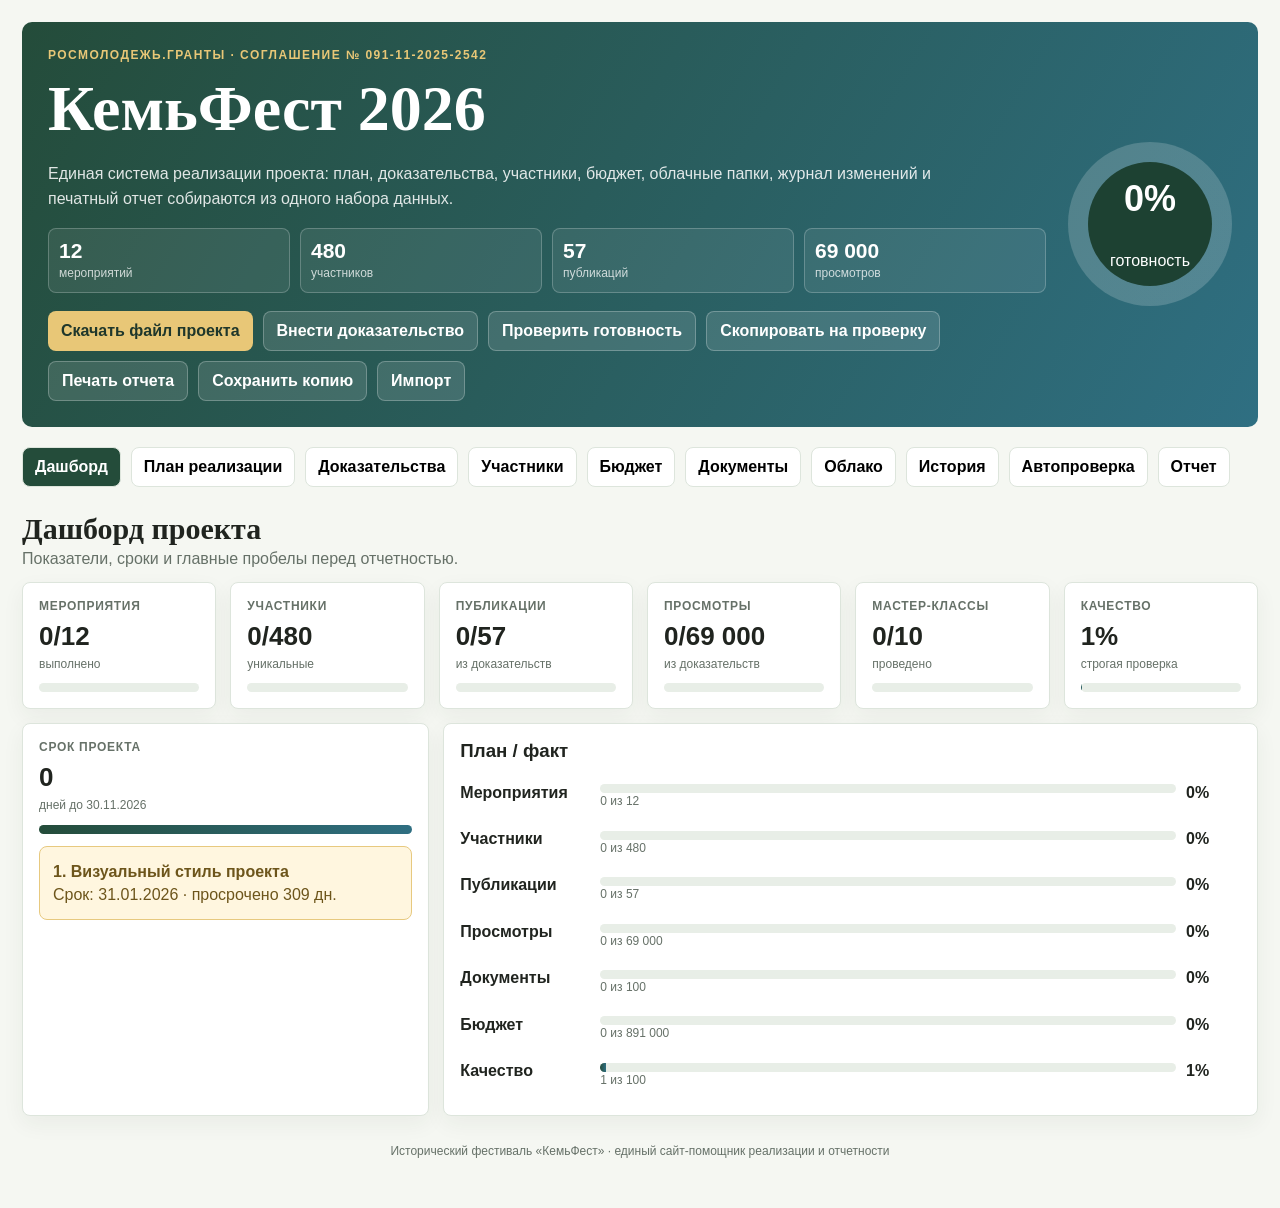
==== commit f40105c9: "Refactor site into maintainable 10 of 10 assistant" ====
--- a/index.html
+++ b/index.html
@@ -1 +1,153 @@
-<!doctype html><html lang="ru"><head><meta charset="utf-8"><meta name="viewport" content="width=device-width,initial-scale=1"><title>КемьФест 2026 - помощник реализации</title><style>:root{--bg:#f5f7f2;--ink:#20241f;--muted:#667168;--line:#dde5dc;--pine:#244c3a;--lake:#2f6f82;--gold:#e8c777;--ok:#2e7d53;--warn:#a96d12;--bad:#aa3e34}*{box-sizing:border-box}body{margin:0;background:var(--bg);color:var(--ink);font-family:Inter,Segoe UI,Arial,sans-serif}button,input,select,textarea{font:inherit}button{cursor:pointer}.shell{max-width:1280px;margin:auto;padding:22px}.hero{background:linear-gradient(120deg,var(--pine),var(--lake));color:#fff;border-radius:10px;padding:25px}.heroGrid{display:grid;grid-template-columns:1fr auto;gap:22px}.eyebrow{font-size:12px;letter-spacing:.12em;text-transform:uppercase;color:var(--gold);font-weight:900}h1{font-family:Georgia,serif;font-size:clamp(36px,6vw,64px);margin:10px 0}.subtitle{max-width:900px;line-height:1.55;color:rgba(255,255,255,.86)}.stats,.grid{display:grid;gap:14px}.stats{grid-template-columns:repeat(4,1fr);gap:10px;margin-top:16px}.stats div{border:1px solid rgba(255,255,255,.22);background:rgba(255,255,255,.08);border-radius:8px;padding:10px}.stats b{display:block;font-size:21px}.stats span,.small{font-size:12px;color:var(--muted);line-height:1.45}.hero .stats span{color:rgba(255,255,255,.76)}.actions,.nav,.controls{display:flex;gap:10px;flex-wrap:wrap}.actions{margin-top:18px}.btn{border:0;border-radius:8px;padding:10px 13px;font-weight:850;text-decoration:none;display:inline-flex;align-items:center;justify-content:center;white-space:nowrap}.primary{background:var(--gold);color:#1f372b}.secondary{background:rgba(255,255,255,.12);color:#fff;border:1px solid rgba(255,255,255,.25)}.light{background:#fff;color:var(--pine);border:1px solid var(--line)}.danger{background:#fae1dc;color:var(--bad);border:1px solid #edc5bd}.ring{width:160px;height:160px;border-radius:50%;background:conic-gradient(var(--gold) var(--pct,0%),rgba(255,255,255,.18) 0);display:grid;place-items:center}.ring div{width:122px;height:122px;border-radius:50%;background:#1d4132;display:grid;place-items:center;text-align:center}.ring b{font-size:34px}.nav{margin:20px 0}.nav button{border:1px solid var(--line);background:#fff;border-radius:8px;padding:10px 12px;font-weight:850}.nav button.active{background:var(--pine);color:#fff}.tab{display:none}.tab.active{display:block}.section{display:flex;justify-content:space-between;align-items:end;gap:14px;margin:25px 0 14px}.section h2{font-family:Georgia,serif;font-size:30px;margin:0}.section p{margin:4px 0 0;color:var(--muted)}.kpis{grid-template-columns:repeat(6,1fr)}.cards2{grid-template-columns:repeat(2,1fr)}.cards3{grid-template-columns:repeat(3,1fr)}.dash{grid-template-columns:1fr 2fr}.card{background:#fff;border:1px solid var(--line);border-radius:8px;padding:16px;box-shadow:0 8px 22px rgba(39,50,43,.055)}.label{font-size:12px;font-weight:900;color:var(--muted);text-transform:uppercase;letter-spacing:.06em}.value{font-size:26px;font-weight:900;margin:8px 0 4px}.bar{height:9px;background:#e8eee7;border-radius:99px;overflow:hidden;margin-top:10px}.bar i{display:block;height:100%;background:linear-gradient(90deg,var(--pine),var(--lake))}.field label{display:block;font-size:12px;font-weight:900;color:var(--muted);margin:0 0 6px}.field input,.field textarea,.field select,.controls input,.controls select,td input,td select,td textarea{width:100%;border:1px solid var(--line);border-radius:8px;padding:9px 10px;background:#fff}.field textarea,td textarea{min-height:70px;resize:vertical}.form{display:grid;grid-template-columns:repeat(2,1fr);gap:12px}.full{grid-column:1/-1}.note{background:#fff6df;border:1px solid #e7c97f;color:#6d551b;border-radius:8px;padding:13px;line-height:1.45}.tablewrap{overflow:auto}.table{width:100%;border-collapse:collapse;min-width:980px}.table th,.table td{padding:9px;border-bottom:1px solid var(--line);text-align:left;vertical-align:top}.table th{font-size:11px;color:var(--muted);text-transform:uppercase}.mini{width:88px}.wide{min-width:210px}.pill{font-size:12px;padding:5px 8px;border-radius:999px;background:#edf3ed;border:1px solid var(--line);display:inline-flex;margin:2px}.checkcard{border-left:5px solid var(--ok)}.checkcard.warn{border-left-color:var(--warn)}.checkcard.bad{border-left-color:var(--bad)}.doc{display:flex;gap:10px;align-items:center;padding:10px;border:1px solid var(--line);border-radius:8px;background:#fff}.importbox{display:none}.importbox.active{display:block}.footer{text-align:center;color:var(--muted);font-size:12px;padding:28px 10px}@media(max-width:900px){.heroGrid,.dash,.cards2,.cards3{grid-template-columns:1fr}.kpis{grid-template-columns:repeat(2,1fr)}.ring{margin:auto}.form{grid-template-columns:1fr}.section{display:block}}@media(max-width:560px){.shell{padding:12px}.stats,.kpis{grid-template-columns:1fr}.btn{width:100%;white-space:normal}}@media print{.actions,.nav,.controls,button,input[type=file],.no-print{display:none!important}.tab{display:block!important}.card{box-shadow:none}.hero{background:#fff!important;color:#111;border:0;padding:0}.subtitle,.eyebrow{color:#333}.shell{max-width:none}}</style></head><body><div class="shell"><header class="hero"><div class="heroGrid"><div><div class="eyebrow">Росмолодёжь.Гранты · соглашение № 091-11-2025-2542</div><h1>КемьФест 2026</h1><div class="subtitle">Единый сайт-помощник реализации: план, доказательства, участники, бюджет, документы и печатный отчёт собираются из одних и тех же данных.</div><div class="stats"><div><b>12</b><span>мероприятий</span></div><div><b>480</b><span>участников</span></div><div><b>57</b><span>публикаций</span></div><div><b>69 000</b><span>просмотров</span></div></div><div class="actions"><a class="btn primary" href="https://github.com/mrkustov927-star/kemfest2026/raw/main/project-kemfest-2026.docx" download>Скачать файл проекта</a><button class="btn secondary" onclick="tab('proofs')">Внести доказательство</button><button class="btn secondary" onclick="tab('check')">Проверить готовность</button><button class="btn secondary" onclick="copyAll()">Скопировать на проверку</button><button class="btn secondary" onclick="printReport()">Печать отчёта</button><button class="btn secondary" onclick="exportData()">Сохранить копию</button><button class="btn secondary" onclick="importFile.click()">Импорт</button><input id="importFile" type="file" accept=".json" hidden onchange="importData(event)"></div></div><div class="ring" id="ring"><div><b id="overallPct">0%</b><span>готовность</span></div></div></div></header><nav class="nav" id="nav"><button class="active" data-tab="dashboard">Дашборд</button><button data-tab="plan">План реализации</button><button data-tab="proofs">Доказательства</button><button data-tab="people">Участники</button><button data-tab="budget">Бюджет</button><button data-tab="docs">Документы</button><button data-tab="check">Автопроверка</button><button data-tab="report">Отчёт</button></nav><section id="dashboard" class="tab active"><div class="section"><div><h2>Дашборд проекта</h2><p>Главные показатели и риски. Публикации, просмотры и охват считаются из реестра доказательств.</p></div></div><div class="grid kpis" id="kpis"></div><div class="grid dash" style="margin-top:14px"><div class="card"><div class="label">Срок проекта</div><div class="value" id="daysLeft"></div><div class="small">дней до 30.11.2026</div><div class="bar"><i id="timeBar"></i></div><div class="note" style="margin-top:14px" id="nearest"></div></div><div class="card"><h3 style="margin-top:0">План / факт</h3><div id="chart"></div></div></div></section><section id="plan" class="tab"><div class="section"><div><h2>План реализации</h2><p>Что провести, когда, для кого и чем подтвердить. Ссылки вносятся только в едином реестре.</p></div><div class="controls"><input id="taskSearch" placeholder="Поиск" oninput="renderPlan()"><select id="taskFilter" onchange="renderPlan()"><option value="all">Все</option><option value="open">Незавершённые</option><option value="risk">С риском срока</option></select></div></div><div class="grid cards3"><div class="card"><div class="label">Мастер-классы</div><div class="value">10+</div><div class="small">февраль - май 2026, этап повышения этнокультурного и художественного уровня</div></div><div class="card"><div class="label">Аудитория мастер-классов</div><div class="value">80</div><div class="small">участников 14-25 лет, нужны списки, фото/видео и публикации</div></div><div class="card"><div class="label">Итоговая дата</div><div class="value">30.11</div><div class="small">подтвердить результаты, публикации, просмотры и финансовые документы</div></div></div><div class="grid" id="taskList" style="margin-top:14px"></div></section><section id="proofs" class="tab"><div class="section"><div><h2>Единый реестр доказательств</h2><p>Публикации, ссылки, скриншоты статистики, фото, видео, списки, акты и папки.</p></div><div class="controls"><button class="btn light" onclick="addProof('publication')">Добавить публикацию</button><button class="btn light" onclick="addProof('stats')">Добавить скрин</button><button class="btn light" onclick="addProof('folder')">Добавить папку</button><button class="btn light" onclick="linkImport.classList.toggle('active')">Импортировать ссылки</button></div></div><div id="linkImport" class="card importbox no-print"><div class="field"><label>Список ссылок</label><textarea id="bulkLinks" placeholder="Каждая ссылка с новой строки"></textarea></div><div class="actions"><button class="btn light" onclick="importLinks()">Добавить ссылки</button><button class="btn light" onclick="starterLinks()">Загрузить примерные ссылки проекта</button></div></div><div class="grid kpis" id="proofKpis" style="margin-top:14px"></div><div class="card tablewrap"><table class="table"><thead><tr><th>Тип</th><th>Мероприятие</th><th>Дата</th><th>Площадка</th><th>Название</th><th>Ссылка</th><th>Просмотры</th><th>Охват</th><th>Подтв.</th><th></th></tr></thead><tbody id="proofRows"></tbody></table></div></section><section id="people" class="tab"><div class="section"><div><h2>Участники</h2><p>Отдельный реестр подтверждает охват людей, возраст 14-25 и списки по мероприятиям.</p></div><button class="btn light" onclick="addPerson()">Добавить строку</button></div><div class="grid kpis" id="peopleKpis"></div><div class="card tablewrap" style="margin-top:14px"><table class="table"><thead><tr><th>Дата</th><th>Мероприятие</th><th>Уникальные</th><th>Повторные</th><th>14-25</th><th>Список</th><th></th></tr></thead><tbody id="peopleRows"></tbody></table></div></section><section id="budget" class="tab"><div class="section"><div><h2>Бюджет и финансовые документы</h2><p>План гранта - 891 000 ₽. Для каждой статьи фиксируются факт, документ и связь с мероприятием.</p></div><button class="btn light" onclick="copyFinance()">Скопировать финансовую проверку</button></div><div class="grid kpis" id="budgetKpis"></div><div class="card tablewrap" style="margin-top:14px"><table class="table"><thead><tr><th>Статья</th><th>План</th><th>Факт</th><th>Документ</th><th>Ссылка / папка</th><th>Сумма</th><th>Мероприятие</th><th>Статус</th></tr></thead><tbody id="budgetRows"></tbody></table></div></section><section id="docs" class="tab"><div class="section"><div><h2>Документы</h2><p>Комплектность материалов перед отчётностью.</p></div></div><div class="grid cards2"><div class="card"><div class="grid" id="docList"></div></div><div class="card"><h3 style="margin-top:0">Файл проекта</h3><a class="btn light" href="https://github.com/mrkustov927-star/kemfest2026/raw/main/project-kemfest-2026.docx" download>Скачать проект DOCX</a><h3>Обязательная сверка</h3><div class="note">Проверьте номер соглашения, сроки, суммы, назначение расходов, акты, ссылки, статистику и финансовые документы.</div><button class="btn danger" style="margin-top:14px" onclick="resetAll()">Сбросить локальные данные</button></div></div></section><section id="check" class="tab"><div class="section"><div><h2>Автопроверка</h2><p>Список формируется из единой базы сайта. Отдельных страниц и ручной синхронизации больше нет.</p></div><div class="controls"><button class="btn light" onclick="copyAll()">Полная проверка</button><button class="btn light" onclick="copyReach()">Проверка просмотров</button><button class="btn light" onclick="copyFinance()">Финпроверка</button></div></div><div class="grid cards3" id="checkCards"></div><div class="section"><div><h2>Что исправить</h2><p>Конкретные пробелы перед отчётом.</p></div></div><div class="grid cards2" id="fixList"></div></section><section id="report" class="tab"><div class="section"><div><h2>Отчёт</h2><p>Печатная форма и текст для проверки собираются из всех разделов сайта.</p></div><div class="controls"><button class="btn light" onclick="printReport()">Печать отчёта</button><button class="btn light" onclick="copyAll()">Скопировать на проверку</button></div></div><div class="grid cards2"><div class="card"><div class="field"><label>Ключевые результаты проекта</label><textarea id="reportResults" oninput="saveReport()"></textarea></div></div><div class="card"><div class="field"><label>Отклонения, риски и объяснения</label><textarea id="reportRisks" oninput="saveReport()"></textarea></div></div><div class="card"><h3 style="margin-top:0">Итоговая сводка</h3><div class="note" id="summary"></div></div><div class="card"><h3 style="margin-top:0">Готовый текст</h3><textarea id="reportText" readonly style="width:100%;min-height:260px;border:1px solid var(--line);border-radius:8px;padding:10px"></textarea></div></div></section><div class="footer">Исторический фестиваль «КемьФест» · единый сайт-помощник реализации и отчётности</div></div><script>const P={events:12,people:480,pubs:57,views:69000,budget:891000,deadline:'2026-11-30'},T=[[1,'Визуальный стиль проекта','2026-01-31',0,1,500],[2,'Стартовые пресс-релизы','2026-02-28',0,5,2000],[3,'Общеорганизационная подготовка','2026-06-30',0,1,500],[4,'Историческая информация','2026-02-28',0,1,500],[5,'Мастер-классы по костюмам','2026-05-31',80,5,5000],[6,'Запись и монтаж видеороликов','2026-05-31',0,1,500],[7,'Подготовка фестиваля','2026-06-06',0,5,2000],[8,'Проведение фестиваля «КемьФест»','2026-06-07',400,6,5000],[9,'Размещение и распространение видеороликов','2026-11-30',0,25,50000],[10,'Итоговое собрание команды','2026-06-15',0,1,500],[11,'Итоговые пост-релизы','2026-06-30',0,5,2000],[12,'Аналитическая и финансовая отчётность','2026-11-30',0,1,500]].map(x=>({id:x[0],title:x[1],deadline:x[2],people:x[3],pubs:x[4],views:x[5]})),B=[['Расходные материалы',140000],['Полиграфия',22700],['Медали и кубки',31500],['Подарочная продукция',104000],['Проживание',60000],['Перевозка',30000],['Оборудование',103700],['Материалы для инсталляций',93000],['Оружие и доспехи',90000],['Пошив костюмов',106100],['Услуги дизайнера',50000],['Запись видеороликов',60000]].map(x=>({name:x[0],plan:x[1]})),D=['Аналитический отчёт','Финансовый отчёт','Реестр договоров и актов','Реестр публикаций со ссылками','Скриншоты статистики просмотров и охватов','Списки участников','Фотоархив','Видеоархив','Документы по закупкам','Протоколы собраний','Архив писем и материалов партнёров'],PT={publication:'Публикация',stats:'Скрин статистики',photo:'Фото',video:'Видео',participants:'Список',act:'Акт',folder:'Папка',other:'Другое'},FT={contract:'Договор',invoice:'Счёт',act:'Акт / УПД',check:'Чек',payment:'Платёжка',folder:'Папка',other:'Другое'},FS={empty:'не загружено',review:'на проверке',issues:'есть замечания',accepted:'принято'},KEY='kemfest2026_state_v6';let S=load();function def(){return{tasks:Object.fromEntries(T.map(t=>[t.id,{status:'planned',date:'',result:'',note:''}])),proofs:[],people:[],budget:B.map(()=>({fact:0,docType:'folder',docUrl:'',docAmount:0,taskId:0,checkStatus:'empty'})),docs:D.map(()=>false),report:{results:'',risks:''}}}function normProof(p){return{type:p.type||'publication',taskId:+p.taskId||parseInt(String(p.stage||'9'))||9,date:p.date||'',platform:p.platform||p.source||'',title:p.title||p.result||'',url:p.url||p.link||'',views:+p.views||0,reach:+p.reach||0,verified:!!(p.verified||p.screenshot===true||p.screenshot==='yes')}}function migrate(p){let d=def();p=p||{};let o={...d,...p,tasks:{...d.tasks,...(p.tasks||{})},report:{...d.report,...(p.report||{})}};o.proofs=(p.proofs||[]).map(normProof).concat((p.publications||[]).map(normProof));o.people=(p.people||p.participants||[]).map(x=>({date:x.date||'',taskId:+x.taskId||5,unique:+(x.unique||x.count)||0,repeat:+x.repeat||0,age:x.age!==false,listLink:x.listLink||x.url||''}));o.budget=B.map((_,i)=>({...d.budget[i],...((p.budget||[])[i]||{})}));o.docs=D.map((_,i)=>!!((p.docs||[])[i]));return o}function load(){try{let r=localStorage.getItem(KEY);if(r)return migrate(JSON.parse(r));for(const k of ['kemfest2026_state_v5','kemfest2026_state_v4','kemfest2026_state_v3','kemfest2026_state_v2','kemfest2026_state_v1']){r=localStorage.getItem(k);if(r)return migrate(JSON.parse(r))}r=localStorage.getItem('kemfest2026_publications_v1');return r?migrate({proofs:JSON.parse(r)}):def()}catch(e){return def()}}function sync(){S.kpi={people:S.people.reduce((a,x)=>a+(+x.unique||0),0),pubs:S.proofs.filter(x=>x.type==='publication').length,views:S.proofs.reduce((a,x)=>a+(+x.views||0),0),reach:S.proofs.reduce((a,x)=>a+(+x.reach||0),0)}}function save(){sync();localStorage.setItem(KEY,JSON.stringify(S));render()}function esc(s){return String(s??'').replace(/[&<>"']/g,m=>({'&':'&amp;','<':'&lt;','>':'&gt;','"':'&quot;',"'":'&#39;'}[m]))}function num(n){return new Intl.NumberFormat('ru-RU').format(+n||0)}function money(n){return num(n)+' ₽'}function pct(a,b){return Math.min(100,Math.round(((+a||0)/(+b||1))*100))}function fd(d){return d?new Date(d+'T00:00:00').toLocaleDateString('ru-RU'):'не указано'}function left(d){let x=new Date(d+'T00:00:00'),t=new Date();t.setHours(0,0,0,0);return Math.ceil((x-t)/86400000)}function taskName(id){let t=T.find(x=>x.id==+id);return t?t.id+'. '+t.title:'не указано'}function risk(t){let l=left(t.deadline),done=S.tasks[t.id]?.status==='completed';return done?'выполнено':l<0?'просрочено '+Math.abs(l)+' дн.':l<=14?'скоро: '+l+' дн.':'осталось '+l+' дн.'}function tab(id){document.querySelectorAll('.tab').forEach(x=>x.classList.toggle('active',x.id===id));document.querySelectorAll('#nav button').forEach(b=>b.classList.toggle('active',b.dataset.tab===id))}document.querySelectorAll('#nav button').forEach(b=>b.onclick=()=>tab(b.dataset.tab));function proofs(id,type){return S.proofs.filter(p=>+p.taskId===+id&&(!type||p.type===type))}function total(){sync();let done=T.filter(t=>S.tasks[t.id].status==='completed').length,spent=S.budget.reduce((a,b)=>a+(+b.fact||0),0),docs=S.docs.filter(Boolean).length,bdocs=S.budget.filter(b=>b.docUrl||b.docAmount).length,o=Math.round((pct(done,12)+pct(S.kpi.people,480)+pct(S.kpi.pubs,57)+pct(S.kpi.views,69000)+pct(docs,D.length)+pct(bdocs,B.length))/6);return{done,spent,docsPct:pct(docs,D.length),bdocs,overall:o,...S.kpi}}function issues(){let d=total(),out=[];if(d.people<480)out.push('Не хватает участников: '+(480-d.people));if(d.pubs<57)out.push('Не хватает публикаций: '+(57-d.pubs));if(d.views<69000)out.push('Не хватает просмотров: '+num(69000-d.views));let ml=T.filter(t=>!proofs(t.id).some(p=>p.url));if(ml.length)out.push('Нет ссылок/папок по мероприятиям: '+ml.map(t=>t.id).join(', '));let mp=T.filter(t=>t.pubs&&!proofs(t.id,'publication').length);if(mp.length)out.push('Нет публикаций по мероприятиям: '+mp.map(t=>t.id).join(', '));let ms=T.filter(t=>t.views&&!proofs(t.id).some(p=>p.verified&&(+p.views||+p.reach||p.type==='stats')));if(ms.length)out.push('Нет подтверждённой статистики: '+ms.map(t=>t.id).join(', '));let ppl=T.filter(t=>t.people&&!S.people.some(p=>+p.taskId===t.id&&(+p.unique||0)>0));if(ppl.length)out.push('Нет участников по мероприятиям: '+ppl.map(t=>t.id).join(', '));let fin=budgetIssues();if(fin.length)out.push('Есть замечания по бюджету: '+fin.length);if(d.docsPct<100)out.push('Комплект документов: '+d.docsPct+'%');return out}function budgetIssues(){let out=[];S.budget.forEach((b,i)=>{if((+b.fact||0)>B[i].plan)out.push(B[i].name+': факт выше плана');if((+b.fact||0)&&!b.docUrl&&!b.docAmount)out.push(B[i].name+': нет документа');if((+b.docAmount||0)&&(+b.fact||0)!==(+b.docAmount||0))out.push(B[i].name+': факт и документы не совпадают');if((+b.fact||0)&&!+b.taskId)out.push(B[i].name+': нет связи с мероприятием')});return out}function kpi(x){return'<div class=card><div class=label>'+x[0]+'</div><div class=value>'+x[1]+'</div><div class=small>'+x[2]+'</div><div class=bar><i style=width:'+x[3]+'%></i></div></div>'}function renderDash(){let d=total(),start=new Date('2025-12-01'),end=new Date(P.deadline),today=new Date();ring.style.setProperty('--pct',d.overall+'%');overallPct.textContent=d.overall+'%';daysLeft.textContent=Math.max(0,left(P.deadline));timeBar.style.width=Math.round(Math.max(0,Math.min(end-start,today-start))/(end-start)*100)+'%';let n=T.filter(t=>S.tasks[t.id].status!=='completed').sort((a,b)=>a.deadline.localeCompare(b.deadline))[0];nearest.innerHTML=n?'<b>'+n.id+'. '+esc(n.title)+'</b><br>Срок: '+fd(n.deadline)+' · '+risk(n):'Все мероприятия закрыты.';kpis.innerHTML=[['Мероприятия',d.done+'/12','выполнено',pct(d.done,12)],['Участники',d.people+'/480','уникальные',pct(d.people,480)],['Публикации',d.pubs+'/57','из доказательств',pct(d.pubs,57)],['Просмотры',num(d.views)+'/69 000','из доказательств',pct(d.views,69000)],['Охват',num(d.reach),'если доступен',pct(d.reach,69000)],['Бюджет',money(d.spent),'из 891 000 ₽',pct(d.spent,891000)]].map(kpi).join('');chart.innerHTML=[['Мероприятия',d.done,12],['Участники',d.people,480],['Публикации',d.pubs,57],['Просмотры',d.views,69000],['Документы',d.docsPct,100],['Бюджет',d.spent,891000]].map(r=>'<div style="display:grid;grid-template-columns:130px 1fr 55px;gap:10px;margin:10px 0"><b>'+r[0]+'</b><div><div class=bar><i style=width:'+pct(r[1],r[2])+'%></i></div><div class=small>'+num(r[1])+' из '+num(r[2])+'</div></div><strong>'+pct(r[1],r[2])+'%</strong></div>').join('')}function setStatus(id,v){S.tasks[id].status=v;save()}function updTask(id,k,v){S.tasks[id][k]=v;save()}function renderPlan(){let q=(taskSearch.value||'').toLowerCase(),f=taskFilter.value;taskList.innerHTML=T.filter(t=>t.title.toLowerCase().includes(q)&&(f==='all'||(f==='open'&&S.tasks[t.id].status!=='completed')||(f==='risk'&&S.tasks[t.id].status!=='completed'&&left(t.deadline)<=14))).map(t=>{let s=S.tasks[t.id];return'<div class=card><h3>'+t.id+'. '+esc(t.title)+'</h3><span class=pill>Срок: '+fd(t.deadline)+'</span><span class=pill>'+risk(t)+'</span><span class=pill>Доказательств: '+proofs(t.id).length+'</span><div class=form style="margin-top:12px"><div class=field><label>Статус</label><select onchange="setStatus('+t.id+',this.value)"><option value=planned '+(s.status==='planned'?'selected':'')+'>Не начато</option><option value=progressing '+(s.status==='progressing'?'selected':'')+'>В работе</option><option value=completed '+(s.status==='completed'?'selected':'')+'>Выполнено</option></select></div><div class=field><label>Фактическая дата</label><input type=date value="'+esc(s.date)+'" onchange="updTask('+t.id+',\'date\',this.value)"></div><div class="field full"><label>Краткий результат</label><textarea onchange="updTask('+t.id+',\'result\',this.value)">'+esc(s.result)+'</textarea></div></div><div class=small>План: участников '+t.people+', публикаций '+t.pubs+', просмотров '+num(t.views)+'.</div><button class="btn light" onclick="addProof(\'folder\','+t.id+')">Добавить доказательство</button></div>'}).join('')}function addProof(type,taskId){S.proofs.push({type:type||'publication',taskId:taskId||9,date:new Date().toISOString().slice(0,10),platform:type==='publication'?'VK':'',title:'',url:'',views:0,reach:0,verified:false});save();tab('proofs')}function proofSet(i,k,v){S.proofs[i][k]=['views','reach','taskId'].includes(k)?+v||0:k==='verified'?!!v:v;save()}function delProof(i){S.proofs.splice(i,1);save()}function detect(u){return /vk\.com/i.test(u)?'VK':/t\.me/i.test(u)?'Telegram':/rutube|youtube/i.test(u)?'Видео':'Сайт / СМИ'}function importLinks(){(bulkLinks.value||'').split(/\n+/).map(x=>x.trim()).filter(Boolean).forEach(line=>{let m=line.match(/https?:\/\/\S+/),url=m?m[0]:line;if(!S.proofs.some(p=>p.url===url))S.proofs.push({type:'publication',taskId:9,date:new Date().toISOString().slice(0,10),platform:detect(url),title:line.replace(url,'').trim(),url,views:0,reach:0,verified:false})});bulkLinks.value='';save()}function starterLinks(){[[1,'https://vk.com/festivalkemfest','Визуальный стиль'],[2,'https://vk.com/wall-172896504_255','Стартовый пресс-релиз'],[3,'https://vk.com/wall-172896504_257','Подготовка'],[4,'https://vk.com/wall-172896504_258','Историческая информация'],[8,'https://vk.com/wall-172896504_309','Пост о фестивале'],[9,'https://vk.com/wall-172896504_318','Видео ролик'],[11,'https://vk.com/wall-172896504_321','Итоговый пост-релиз']].forEach(x=>{if(!S.proofs.some(p=>p.url===x[1]))S.proofs.push({type:'publication',taskId:x[0],date:'2026-06-25',platform:'VK',title:x[2],url:x[1],views:0,reach:0,verified:false})});save()}function renderProofs(){let d=total(),ok=S.proofs.filter(p=>p.verified).length;proofKpis.innerHTML=[['Доказательства',S.proofs.length,'в реестре',pct(S.proofs.length,40)],['Публикации',d.pubs+'/57','автоматически',pct(d.pubs,57)],['Просмотры',num(d.views)+'/69 000','сумма строк',pct(d.views,69000)],['Охват',num(d.reach),'отдельно',pct(d.reach,69000)],['Подтверждено',ok+'/'+S.proofs.length,'скрин/проверка',S.proofs.length?pct(ok,S.proofs.length):0],['Скрины',S.proofs.filter(p=>p.type==='stats').length,'статистика',pct(S.proofs.filter(p=>p.type==='stats').length,12)]].map(kpi).join('');proofRows.innerHTML=S.proofs.map((r,i)=>'<tr><td><select onchange="proofSet('+i+',\'type\',this.value)">'+Object.entries(PT).map(([k,v])=>'<option value="'+k+'" '+(r.type===k?'selected':'')+'>'+v+'</option>').join('')+'</select></td><td><select onchange="proofSet('+i+',\'taskId\',this.value)">'+T.map(t=>'<option value="'+t.id+'" '+(+r.taskId===t.id?'selected':'')+'>'+t.id+'. '+esc(t.title)+'</option>').join('')+'</select></td><td><input type=date value="'+esc(r.date)+'" onchange="proofSet('+i+',\'date\',this.value)"></td><td><input value="'+esc(r.platform)+'" onchange="proofSet('+i+',\'platform\',this.value)"></td><td><textarea class=wide onchange="proofSet('+i+',\'title\',this.value)">'+esc(r.title)+'</textarea></td><td><input class=wide value="'+esc(r.url)+'" onchange="proofSet('+i+',\'url\',this.value)"></td><td><input class=mini type=number min=0 value="'+(+r.views||0)+'" onchange="proofSet('+i+',\'views\',this.value)"></td><td><input class=mini type=number min=0 value="'+(+r.reach||0)+'" onchange="proofSet('+i+',\'reach\',this.value)"></td><td><input type=checkbox '+(r.verified?'checked':'')+' onchange="proofSet('+i+',\'verified\',this.checked)"></td><td><button class="btn danger" onclick="delProof('+i+')">Удалить</button></td></tr>').join('')||'<tr><td colspan=10 class=small>Реестр пуст.</td></tr>'}function addPerson(){S.people.push({date:new Date().toISOString().slice(0,10),taskId:5,unique:0,repeat:0,age:true,listLink:''});save()}function personSet(i,k,v){S.people[i][k]=['unique','repeat','taskId'].includes(k)?+v||0:k==='age'?!!v:v;save()}function delPerson(i){S.people.splice(i,1);save()}function renderPeople(){let d=total(),age=S.people.filter(p=>p.age).reduce((a,p)=>a+(+p.unique||0),0),mc=S.people.filter(p=>+p.taskId===5).reduce((a,p)=>a+(+p.unique||0),0);peopleKpis.innerHTML=[['Уникальные',d.people+'/480','из реестра',pct(d.people,480)],['14-25 лет',age,'отмечено',pct(age,480)],['Мастер-классы',mc+'/80','февраль - май',pct(mc,80)],['Строки',S.people.length,'по мероприятиям',pct(S.people.length,12)],['Списки',S.people.filter(p=>p.listLink).length,'ссылки',pct(S.people.filter(p=>p.listLink).length,S.people.length||1)],['Повторные',S.people.reduce((a,p)=>a+(+p.repeat||0),0),'не входят в план',100]].map(kpi).join('');peopleRows.innerHTML=S.people.map((r,i)=>'<tr><td><input type=date value="'+esc(r.date)+'" onchange="personSet('+i+',\'date\',this.value)"></td><td><select onchange="personSet('+i+',\'taskId\',this.value)">'+T.map(t=>'<option value="'+t.id+'" '+(+r.taskId===t.id?'selected':'')+'>'+t.id+'. '+esc(t.title)+'</option>').join('')+'</select></td><td><input class=mini type=number min=0 value="'+(+r.unique||0)+'" onchange="personSet('+i+',\'unique\',this.value)"></td><td><input class=mini type=number min=0 value="'+(+r.repeat||0)+'" onchange="personSet('+i+',\'repeat\',this.value)"></td><td><input type=checkbox '+(r.age?'checked':'')+' onchange="personSet('+i+',\'age\',this.checked)"></td><td><input class=wide value="'+esc(r.listLink)+'" onchange="personSet('+i+',\'listLink\',this.value)"></td><td><button class="btn danger" onclick="delPerson('+i+')">Удалить</button></td></tr>').join('')||'<tr><td colspan=7 class=small>Добавьте участников.</td></tr>'}function setBudget(i,k,v){S.budget[i][k]=['fact','docAmount','taskId'].includes(k)?+v||0:v;if((S.budget[i].docUrl||S.budget[i].docAmount)&&S.budget[i].checkStatus==='empty')S.budget[i].checkStatus='review';save()}function renderBudget(){let d=total(),acc=S.budget.filter(b=>b.checkStatus==='accepted').length,withDocs=S.budget.filter(b=>b.docUrl||b.docAmount).length,bi=budgetIssues();budgetKpis.innerHTML=[['Факт',money(d.spent),'из 891 000 ₽',pct(d.spent,891000)],['Документы',withDocs+'/'+B.length,'ссылка или сумма',pct(withDocs,B.length)],['Принято',acc+'/'+B.length,'проверено',pct(acc,B.length)],['Замечания',bi.length,'по бюджету',bi.length?100:0],['Без связи',S.budget.filter(b=>(+b.fact||0)&&!+b.taskId).length,'с мероприятием',100],['Превышения',S.budget.filter((b,i)=>(+b.fact||0)>B[i].plan).length,'по статьям',100]].map(kpi).join('');budgetRows.innerHTML=B.map((r,i)=>{let b=S.budget[i];return'<tr><td><b>'+esc(r.name)+'</b></td><td>'+money(r.plan)+'</td><td><input class=mini type=number min=0 value="'+(+b.fact||0)+'" onchange="setBudget('+i+',\'fact\',this.value)"></td><td><select onchange="setBudget('+i+',\'docType\',this.value)">'+Object.entries(FT).map(([k,v])=>'<option value="'+k+'" '+(b.docType===k?'selected':'')+'>'+v+'</option>').join('')+'</select></td><td><input class=wide value="'+esc(b.docUrl)+'" onchange="setBudget('+i+',\'docUrl\',this.value)"></td><td><input class=mini type=number min=0 value="'+(+b.docAmount||0)+'" onchange="setBudget('+i+',\'docAmount\',this.value)"></td><td><select onchange="setBudget('+i+',\'taskId\',this.value)"><option value=0>Не указано</option>'+T.map(t=>'<option value="'+t.id+'" '+(+b.taskId===t.id?'selected':'')+'>'+t.id+'. '+esc(t.title)+'</option>').join('')+'</select></td><td><select onchange="setBudget('+i+',\'checkStatus\',this.value)">'+Object.entries(FS).map(([k,v])=>'<option value="'+k+'" '+(b.checkStatus===k?'selected':'')+'>'+v+'</option>').join('')+'</select></td></tr>'}).join('')}function renderDocs(){docList.innerHTML=D.map((d,i)=>'<label class=doc><input type=checkbox '+(S.docs[i]?'checked':'')+' onchange="S.docs['+i+']=this.checked;save()"><span>'+esc(d)+'</span></label>').join('')}function renderCheck(){let d=total(),is=issues();checkCards.innerHTML=[['Готовность',d.overall+'%','общая оценка',d.overall>=80?'':'warn'],['Публикации',d.pubs+'/57','из реестра',d.pubs>=57?'':'bad'],['Просмотры',num(d.views)+'/69 000','из реестра',d.views>=69000?'':'bad'],['Участники',d.people+'/480','из участников',d.people>=480?'':'bad'],['Бюджет',budgetIssues().length?'есть замечания':'без замечаний','сверка',budgetIssues().length?'bad':''],['Документы',d.docsPct+'%','комплектность',d.docsPct===100?'':'warn']].map(x=>'<div class="card checkcard '+x[3]+'"><div class=label>'+x[0]+'</div><div class=value>'+x[1]+'</div><div class=small>'+x[2]+'</div></div>').join('');fixList.innerHTML=(is.length?is:['Критичных пробелов не найдено. Проверьте смысл отчёта вручную.']).map((x,i)=>'<div class="card checkcard '+(is.length?'bad':'')+'"><b>'+(i+1)+'. '+esc(x)+'</b></div>').join('')}function saveReport(){S.report.results=reportResults.value;S.report.risks=reportRisks.value;save()}function buildReport(){let d=total(),is=issues(),lines=['ОТЧЁТ О РЕАЛИЗАЦИИ ПРОЕКТА ДЛЯ РОСМОЛОДЁЖЬ.ГРАНТЫ','Проект: Исторический фестиваль «КемьФест»','Соглашение: № 091-11-2025-2542','Дата формирования: '+new Date().toLocaleDateString('ru-RU'),'Контрольная дата: 30.11.2026','','1. Сводка','Готовность: '+d.overall+'%. Мероприятия: '+d.done+' из 12. Участники: '+d.people+' из 480. Публикации: '+d.pubs+' из 57. Просмотры: '+num(d.views)+' из 69 000. Охват: '+num(d.reach)+'. Бюджет: '+money(d.spent)+' из 891 000 ₽.','','2. Автопроверка',is.length?is.join('\n'):'Критичных замечаний не найдено.','','3. Ключевые результаты',S.report.results||'Раздел требует заполнения.','','4. Отклонения и риски',S.report.risks||'Существенные отклонения не описаны.','','5. Мероприятия'];T.forEach(t=>{let s=S.tasks[t.id],ps=proofs(t.id);lines.push(t.id+'. '+t.title+' - '+(s.status==='completed'?'выполнено':s.status==='progressing'?'в работе':'не начато')+', срок '+fd(t.deadline)+'.');if(s.date)lines.push('Фактическая дата: '+fd(s.date));if(s.result)lines.push('Результат: '+s.result);if(ps.length)lines.push('Доказательства: '+ps.map(p=>(PT[p.type]||p.type)+': '+(p.url||p.title||'без ссылки')).join('; '));lines.push('План: участников '+t.people+', публикаций '+t.pubs+', просмотров '+num(t.views)+'.')});lines.push('','6. Публикации и статистика');S.proofs.filter(p=>p.type==='publication'||p.views||p.reach).forEach((p,i)=>lines.push((i+1)+'. '+(p.date||'без даты')+' · '+taskName(p.taskId)+' · '+(p.platform||'площадка')+' · '+(p.title||'без названия')+' · '+(p.url||'нет ссылки')+' · просмотры '+num(p.views)+' · охват '+num(p.reach)+' · подтверждено '+(p.verified?'да':'нет')+'.'));lines.push('','7. Участники');S.people.forEach((p,i)=>lines.push((i+1)+'. '+(p.date||'без даты')+' · '+taskName(p.taskId)+' · уникальные '+(+p.unique||0)+' · повторные '+(+p.repeat||0)+' · 14-25 '+(p.age?'да':'нет')+' · список '+(p.listLink||'нет ссылки')+'.'));lines.push('','8. Бюджет');S.budget.forEach((b,i)=>lines.push(B[i].name+': план '+money(B[i].plan)+', факт '+money(b.fact)+', документ '+(FT[b.docType]||b.docType)+', сумма '+money(b.docAmount)+', статус '+(FS[b.checkStatus]||b.checkStatus)+', ссылка '+(b.docUrl||'не указана')+', мероприятие '+(b.taskId?taskName(b.taskId):'не указано')+'.'));lines.push('','9. Документы');D.forEach((x,i)=>lines.push((S.docs[i]?'[x] ':'[ ] ')+x));return lines.join('\n')}function renderReport(){let d=total(),is=issues();reportResults.value=S.report.results||'';reportRisks.value=S.report.risks||'';summary.innerHTML='Мероприятия: <b>'+d.done+'/12</b><br>Участники: <b>'+d.people+'/480</b><br>Публикации: <b>'+d.pubs+'/57</b><br>Просмотры: <b>'+num(d.views)+'/69 000</b><br>Охват: <b>'+num(d.reach)+'</b><br>Доказательств: <b>'+S.proofs.length+'</b><br>Бюджет: <b>'+money(d.spent)+'</b><br>Замечаний: <b>'+is.length+'</b>';reportText.value=buildReport()}function copyText(t,m){if(navigator.clipboard)navigator.clipboard.writeText(t).then(()=>alert(m)).catch(()=>downloadText(t));else downloadText(t)}function copyReach(){copyText(buildReport().split('6. Публикации и статистика')[1]||buildReport(),'Проверка просмотров скопирована.')}function copyFinance(){copyText('ФИНАНСОВАЯ ПРОВЕРКА\n\n'+budgetIssues().map(x=>'[ ] '+x).join('\n')+'\n\n'+buildReport().split('8. Бюджет')[1],'Финансовая проверка скопирована.')}function copyAll(){copyText('Проверь, пожалуйста, отчёт проекта КемьФест 2026 для Росмолодёжь.Гранты:\n\n'+buildReport(),'Полный отчёт скопирован.')}function downloadText(t){let b=new Blob([t],{type:'text/plain;charset=utf-8'}),a=document.createElement('a');a.href=URL.createObjectURL(b);a.download='kemfest-report-check.txt';a.click();URL.revokeObjectURL(a.href)}function printReport(){let w=window.open('','_blank');if(!w){alert('Разрешите всплывающие окна.');return}w.document.write('<pre style="font-family:Times New Roman,serif;white-space:pre-wrap;font-size:14px">'+esc(buildReport())+'</pre>');w.document.close();w.focus();setTimeout(()=>w.print(),300)}function exportData(){let b=new Blob([JSON.stringify({project:'КемьФест 2026',exportedAt:new Date().toISOString(),state:S},null,2)],{type:'application/json'}),a=document.createElement('a');a.href=URL.createObjectURL(b);a.download='kemfest-progress-'+new Date().toISOString().slice(0,10)+'.json';a.click();URL.revokeObjectURL(a.href)}function importData(e){let f=e.target.files[0];if(!f)return;let r=new FileReader();r.onload=()=>{try{let d=JSON.parse(r.result);S=migrate(d.state||d);save()}catch(err){alert('Не удалось прочитать файл')}};r.readAsText(f)}function resetAll(){if(confirm('Удалить все локальные данные сайта на этом устройстве?')){S=def();save()}}function render(){sync();renderDash();renderPlan();renderProofs();renderPeople();renderBudget();renderDocs();renderCheck();renderReport()}render();</script></body></html>+<!doctype html>
+<html lang="ru">
+<head>
+  <meta charset="utf-8">
+  <meta name="viewport" content="width=device-width,initial-scale=1">
+  <title>КемьФест 2026 - помощник реализации</title>
+  <link rel="stylesheet" href="./styles.css">
+</head>
+<body>
+  <div class="shell">
+    <header class="hero">
+      <div class="heroGrid">
+        <div>
+          <div class="eyebrow">Росмолодежь.Гранты · соглашение № 091-11-2025-2542</div>
+          <h1>КемьФест 2026</h1>
+          <p class="subtitle">Единая система реализации проекта: план, доказательства, участники, бюджет, облачные папки, журнал изменений и печатный отчет собираются из одного набора данных.</p>
+          <div class="stats">
+            <div><b>12</b><span>мероприятий</span></div>
+            <div><b>480</b><span>участников</span></div>
+            <div><b>57</b><span>публикаций</span></div>
+            <div><b>69 000</b><span>просмотров</span></div>
+          </div>
+          <div class="actions">
+            <a class="btn primary" href="https://github.com/mrkustov927-star/kemfest2026/raw/main/project-kemfest-2026.docx" download>Скачать файл проекта</a>
+            <button class="btn secondary" data-tab-go="proofs">Внести доказательство</button>
+            <button class="btn secondary" data-tab-go="check">Проверить готовность</button>
+            <button class="btn secondary" id="copyFull">Скопировать на проверку</button>
+            <button class="btn secondary" id="printReport">Печать отчета</button>
+            <button class="btn secondary" id="exportData">Сохранить копию</button>
+            <button class="btn secondary" id="importBtn">Импорт</button>
+            <input id="importFile" type="file" accept=".json" hidden>
+          </div>
+        </div>
+        <div class="ring" id="ring"><div><b id="overallPct">0%</b><span>готовность</span></div></div>
+      </div>
+    </header>
+
+    <nav class="nav" id="nav">
+      <button class="active" data-tab="dashboard">Дашборд</button>
+      <button data-tab="plan">План реализации</button>
+      <button data-tab="proofs">Доказательства</button>
+      <button data-tab="people">Участники</button>
+      <button data-tab="budget">Бюджет</button>
+      <button data-tab="docs">Документы</button>
+      <button data-tab="cloud">Облако</button>
+      <button data-tab="history">История</button>
+      <button data-tab="check">Автопроверка</button>
+      <button data-tab="report">Отчет</button>
+    </nav>
+
+    <main>
+      <section id="dashboard" class="tab active">
+        <div class="section"><div><h2>Дашборд проекта</h2><p>Показатели, сроки и главные пробелы перед отчетностью.</p></div></div>
+        <div class="grid kpis" id="kpis"></div>
+        <div class="grid dash">
+          <div class="card">
+            <div class="label">Срок проекта</div>
+            <div class="value" id="daysLeft"></div>
+            <div class="small">дней до 30.11.2026</div>
+            <div class="bar"><i id="timeBar"></i></div>
+            <div class="note" id="nearest"></div>
+          </div>
+          <div class="card"><h3>План / факт</h3><div id="chart"></div></div>
+        </div>
+      </section>
+
+      <section id="plan" class="tab">
+        <div class="section">
+          <div><h2>План реализации</h2><p>По каждому мероприятию фиксируются статус, дата, результат и обязательные подтверждения.</p></div>
+          <div class="controls"><input id="taskSearch" placeholder="Поиск"><select id="taskFilter"><option value="all">Все</option><option value="open">Незавершенные</option><option value="risk">С риском срока</option></select></div>
+        </div>
+        <div class="grid cards3">
+          <div class="card"><div class="label">Мастер-классы</div><div class="value">10+</div><div class="small">февраль - май 2026</div></div>
+          <div class="card"><div class="label">Участники мастер-классов</div><div class="value">80</div><div class="small">14-25 лет, нужны списки и фото/видео</div></div>
+          <div class="card"><div class="label">Итоговая дата</div><div class="value">30.11</div><div class="small">все результаты, ссылки, статистика и финдокументы</div></div>
+        </div>
+        <div id="taskList" class="grid"></div>
+      </section>
+
+      <section id="proofs" class="tab">
+        <div class="section">
+          <div><h2>Единый реестр доказательств</h2><p>Публикации, ссылки, скриншоты статистики, фото, видео, списки, акты и папки документов.</p></div>
+          <div class="controls">
+            <button class="btn light" data-add-proof="publication">Добавить публикацию</button>
+            <button class="btn light" data-add-proof="stats">Добавить скрин</button>
+            <button class="btn light" data-add-proof="folder">Добавить папку</button>
+            <button class="btn light" id="toggleImportLinks">Импортировать ссылки</button>
+          </div>
+        </div>
+        <div id="linkImport" class="card importbox no-print">
+          <div class="field"><label>Список ссылок</label><textarea id="bulkLinks" placeholder="Каждая ссылка с новой строки. Можно вместе с названием."></textarea></div>
+          <div class="actions"><button class="btn light" id="importLinks">Добавить ссылки</button><button class="btn light" id="starterLinks">Загрузить примерные ссылки проекта</button></div>
+        </div>
+        <div class="grid kpis" id="proofKpis"></div>
+        <div class="card tablewrap"><table class="table"><thead><tr><th>Тип</th><th>Мероприятие</th><th>Дата</th><th>Источник</th><th>Название</th><th>Ссылка</th><th>Просмотры</th><th>Охват</th><th>Подтв.</th><th></th></tr></thead><tbody id="proofRows"></tbody></table></div>
+      </section>
+
+      <section id="people" class="tab">
+        <div class="section"><div><h2>Участники</h2><p>Реестр уникальных участников, повторных посещений, возраста и ссылок на списки.</p></div><button class="btn light" id="addPerson">Добавить строку</button></div>
+        <div class="grid kpis" id="peopleKpis"></div>
+        <div class="card tablewrap"><table class="table"><thead><tr><th>Дата</th><th>Мероприятие</th><th>Уникальные</th><th>Повторные</th><th>14-25</th><th>Список</th><th></th></tr></thead><tbody id="peopleRows"></tbody></table></div>
+      </section>
+
+      <section id="budget" class="tab">
+        <div class="section"><div><h2>Бюджет и финансовые документы</h2><p>План гранта - 891 000 руб. Проверяются факт, документы, суммы и связь с мероприятиями.</p></div><button class="btn light" id="copyFinance">Скопировать финансовую проверку</button></div>
+        <div class="grid kpis" id="budgetKpis"></div>
+        <div class="card tablewrap"><table class="table"><thead><tr><th>Статья</th><th>План</th><th>Факт</th><th>Документ</th><th>Ссылка / папка</th><th>Сумма</th><th>Мероприятие</th><th>Статус</th></tr></thead><tbody id="budgetRows"></tbody></table></div>
+      </section>
+
+      <section id="docs" class="tab">
+        <div class="section"><div><h2>Документы</h2><p>Комплектность материалов перед отчетностью.</p></div></div>
+        <div class="grid cards2">
+          <div class="card"><div class="grid" id="docList"></div></div>
+          <div class="card"><h3>Файл проекта</h3><a class="btn light" href="https://github.com/mrkustov927-star/kemfest2026/raw/main/project-kemfest-2026.docx" download>Скачать проект DOCX</a><div class="note">Перед сдачей сверить номер соглашения, сроки, суммы, назначение расходов, акты, ссылки, статистику и финансовые документы.</div><button class="btn danger" id="resetAll">Сбросить локальные данные</button></div>
+        </div>
+      </section>
+
+      <section id="cloud" class="tab">
+        <div class="section"><div><h2>Облако и синхронизация</h2><p>Для 10/10 сайт должен быть связан с общей папкой и таблицей. Здесь фиксируются ссылки и при желании подключается Google Apps Script.</p></div></div>
+        <div class="grid cards2">
+          <div class="card"><div class="form" id="cloudForm"></div></div>
+          <div class="card"><h3>Обмен данными</h3><div class="actions"><button class="btn light" id="copyJson">Скопировать JSON</button><button class="btn light" id="sendCloud">Отправить в Apps Script</button><button class="btn light" id="openDrive">Открыть папку Drive</button></div><div class="note" id="cloudStatus">Если Apps Script не подключен, используйте экспорт JSON и ссылки на Google Drive/таблицу.</div></div>
+        </div>
+      </section>
+
+      <section id="history" class="tab">
+        <div class="section"><div><h2>История изменений</h2><p>Журнал показывает, когда менялись ключевые данные. Это помогает восстановить ход реализации.</p></div><button class="btn light" id="clearHistory">Очистить историю</button></div>
+        <div class="card tablewrap"><table class="table"><thead><tr><th>Дата</th><th>Действие</th><th>Детали</th></tr></thead><tbody id="historyRows"></tbody></table></div>
+      </section>
+
+      <section id="check" class="tab">
+        <div class="section"><div><h2>Автопроверка</h2><p>Проверка показателей, обязательных доказательств, сроков, участников, бюджета, документов и облачной готовности.</p></div><div class="controls"><button class="btn light" id="copyReach">Проверка просмотров</button><button class="btn light" id="copyCheck">Полная проверка</button></div></div>
+        <div class="grid cards3" id="checkCards"></div>
+        <div class="section"><div><h2>Что исправить</h2><p>Конкретные действия до состояния 10/10.</p></div></div>
+        <div class="grid cards2" id="fixList"></div>
+      </section>
+
+      <section id="report" class="tab">
+        <div class="section"><div><h2>Отчет</h2><p>Печатная форма и текст для проверки собираются из всех разделов сайта.</p></div><div class="controls"><button class="btn light" id="printReport2">Печать отчета</button><button class="btn light" id="copyFull2">Скопировать на проверку</button></div></div>
+        <div class="grid cards2">
+          <div class="card"><div class="field"><label>Ключевые результаты проекта</label><textarea id="reportResults"></textarea></div></div>
+          <div class="card"><div class="field"><label>Отклонения, риски и объяснения</label><textarea id="reportRisks"></textarea></div></div>
+          <div class="card"><h3>Итоговая сводка</h3><div class="note" id="summary"></div></div>
+          <div class="card"><h3>Готовый текст</h3><textarea id="reportText" readonly></textarea></div>
+        </div>
+      </section>
+    </main>
+
+    <div class="footer">Исторический фестиваль «КемьФест» · единый сайт-помощник реализации и отчетности</div>
+  </div>
+  <script src="./app.js"></script>
+</body>
+</html>
--- a/styles.css
+++ b/styles.css
@@ -0,0 +1,71 @@
+:root{--bg:#f5f7f2;--ink:#20241f;--muted:#667168;--line:#dde5dc;--pine:#244c3a;--lake:#2f6f82;--gold:#e8c777;--ok:#2e7d53;--warn:#a96d12;--bad:#aa3e34;--soft:#edf3ed}
+*{box-sizing:border-box}
+body{margin:0;background:var(--bg);color:var(--ink);font-family:Inter,Segoe UI,Arial,sans-serif}
+button,input,select,textarea{font:inherit}
+button{cursor:pointer}
+a{color:inherit}
+.shell{max-width:1320px;margin:auto;padding:22px}
+.hero{background:linear-gradient(120deg,var(--pine),var(--lake));color:#fff;border-radius:10px;padding:26px}
+.heroGrid{display:grid;grid-template-columns:1fr auto;gap:22px;align-items:center}
+.eyebrow{font-size:12px;letter-spacing:.12em;text-transform:uppercase;color:var(--gold);font-weight:900}
+h1{font-family:Georgia,serif;font-size:clamp(36px,6vw,64px);margin:10px 0}
+h2{font-family:Georgia,serif;font-size:30px;margin:0}
+h3{margin:0 0 12px}
+.subtitle{max-width:930px;line-height:1.55;color:rgba(255,255,255,.86)}
+.stats,.grid{display:grid;gap:14px}
+.stats{grid-template-columns:repeat(4,1fr);gap:10px;margin-top:16px}
+.stats div{border:1px solid rgba(255,255,255,.22);background:rgba(255,255,255,.08);border-radius:8px;padding:10px}
+.stats b{display:block;font-size:21px}
+.stats span,.small{font-size:12px;color:var(--muted);line-height:1.45}
+.hero .stats span{color:rgba(255,255,255,.76)}
+.actions,.nav,.controls{display:flex;gap:10px;flex-wrap:wrap}
+.actions{margin-top:18px}
+.btn{border:0;border-radius:8px;padding:10px 13px;font-weight:850;text-decoration:none;display:inline-flex;align-items:center;justify-content:center;white-space:nowrap}
+.primary{background:var(--gold);color:#1f372b}
+.secondary{background:rgba(255,255,255,.12);color:#fff;border:1px solid rgba(255,255,255,.25)}
+.light{background:#fff;color:var(--pine);border:1px solid var(--line)}
+.danger{background:#fae1dc;color:var(--bad);border:1px solid #edc5bd}
+.ring{width:164px;height:164px;border-radius:50%;background:conic-gradient(var(--gold) var(--pct,0%),rgba(255,255,255,.18) 0);display:grid;place-items:center}
+.ring div{width:124px;height:124px;border-radius:50%;background:#1d4132;display:grid;place-items:center;text-align:center}
+.ring b{font-size:36px}
+.nav{margin:20px 0}
+.nav button{border:1px solid var(--line);background:#fff;border-radius:8px;padding:10px 12px;font-weight:850}
+.nav button.active{background:var(--pine);color:#fff}
+.tab{display:none}
+.tab.active{display:block}
+.section{display:flex;justify-content:space-between;align-items:end;gap:14px;margin:25px 0 14px}
+.section p{margin:4px 0 0;color:var(--muted)}
+.kpis{grid-template-columns:repeat(6,1fr)}
+.cards2{grid-template-columns:repeat(2,1fr)}
+.cards3{grid-template-columns:repeat(3,1fr)}
+.dash{grid-template-columns:1fr 2fr;margin-top:14px}
+.card{background:#fff;border:1px solid var(--line);border-radius:8px;padding:16px;box-shadow:0 8px 22px rgba(39,50,43,.055)}
+.label{font-size:12px;font-weight:900;color:var(--muted);text-transform:uppercase;letter-spacing:.06em}
+.value{font-size:26px;font-weight:900;margin:8px 0 4px}
+.bar{height:9px;background:#e8eee7;border-radius:99px;overflow:hidden;margin-top:10px}
+.bar i{display:block;height:100%;background:linear-gradient(90deg,var(--pine),var(--lake))}
+.chartRow{display:grid;grid-template-columns:130px 1fr 55px;gap:10px;align-items:center;margin:10px 0}
+.field label{display:block;font-size:12px;font-weight:900;color:var(--muted);margin:0 0 6px}
+.field input,.field textarea,.field select,.controls input,.controls select,td input,td select,td textarea{width:100%;border:1px solid var(--line);border-radius:8px;padding:9px 10px;background:#fff}
+.field textarea,td textarea{min-height:70px;resize:vertical}
+.form{display:grid;grid-template-columns:repeat(2,1fr);gap:12px}
+.full{grid-column:1/-1}
+.note{background:#fff6df;border:1px solid #e7c97f;color:#6d551b;border-radius:8px;padding:13px;line-height:1.45;margin-top:12px}
+.tablewrap{overflow:auto}
+.table{width:100%;border-collapse:collapse;min-width:980px}
+.table th,.table td{padding:9px;border-bottom:1px solid var(--line);text-align:left;vertical-align:top}
+.table th{font-size:11px;color:var(--muted);text-transform:uppercase}
+.mini{width:88px}
+.wide{min-width:210px}
+.pill,.chip{font-size:12px;padding:5px 8px;border-radius:999px;background:var(--soft);border:1px solid var(--line);display:inline-flex;margin:2px}
+.checkcard{border-left:5px solid var(--ok)}
+.checkcard.warn{border-left-color:var(--warn)}
+.checkcard.bad{border-left-color:var(--bad)}
+.doc{display:flex;gap:10px;align-items:center;padding:10px;border:1px solid var(--line);border-radius:8px;background:#fff}
+.importbox{display:none}
+.importbox.active{display:block}
+#reportText{width:100%;min-height:300px;border:1px solid var(--line);border-radius:8px;padding:10px;white-space:pre-wrap}
+.footer{text-align:center;color:var(--muted);font-size:12px;padding:28px 10px}
+@media(max-width:900px){.heroGrid,.dash,.cards2,.cards3{grid-template-columns:1fr}.kpis{grid-template-columns:repeat(2,1fr)}.ring{margin:auto}.form{grid-template-columns:1fr}.section{display:block}}
+@media(max-width:560px){.shell{padding:12px}.stats,.kpis{grid-template-columns:1fr}.btn{width:100%;white-space:normal}}
+@media print{.actions,.nav,.controls,button,input[type=file],.no-print{display:none!important}.tab{display:block!important}.card{box-shadow:none}.hero{background:#fff!important;color:#111;border:0;padding:0}.subtitle,.eyebrow{color:#333}.shell{max-width:none}}
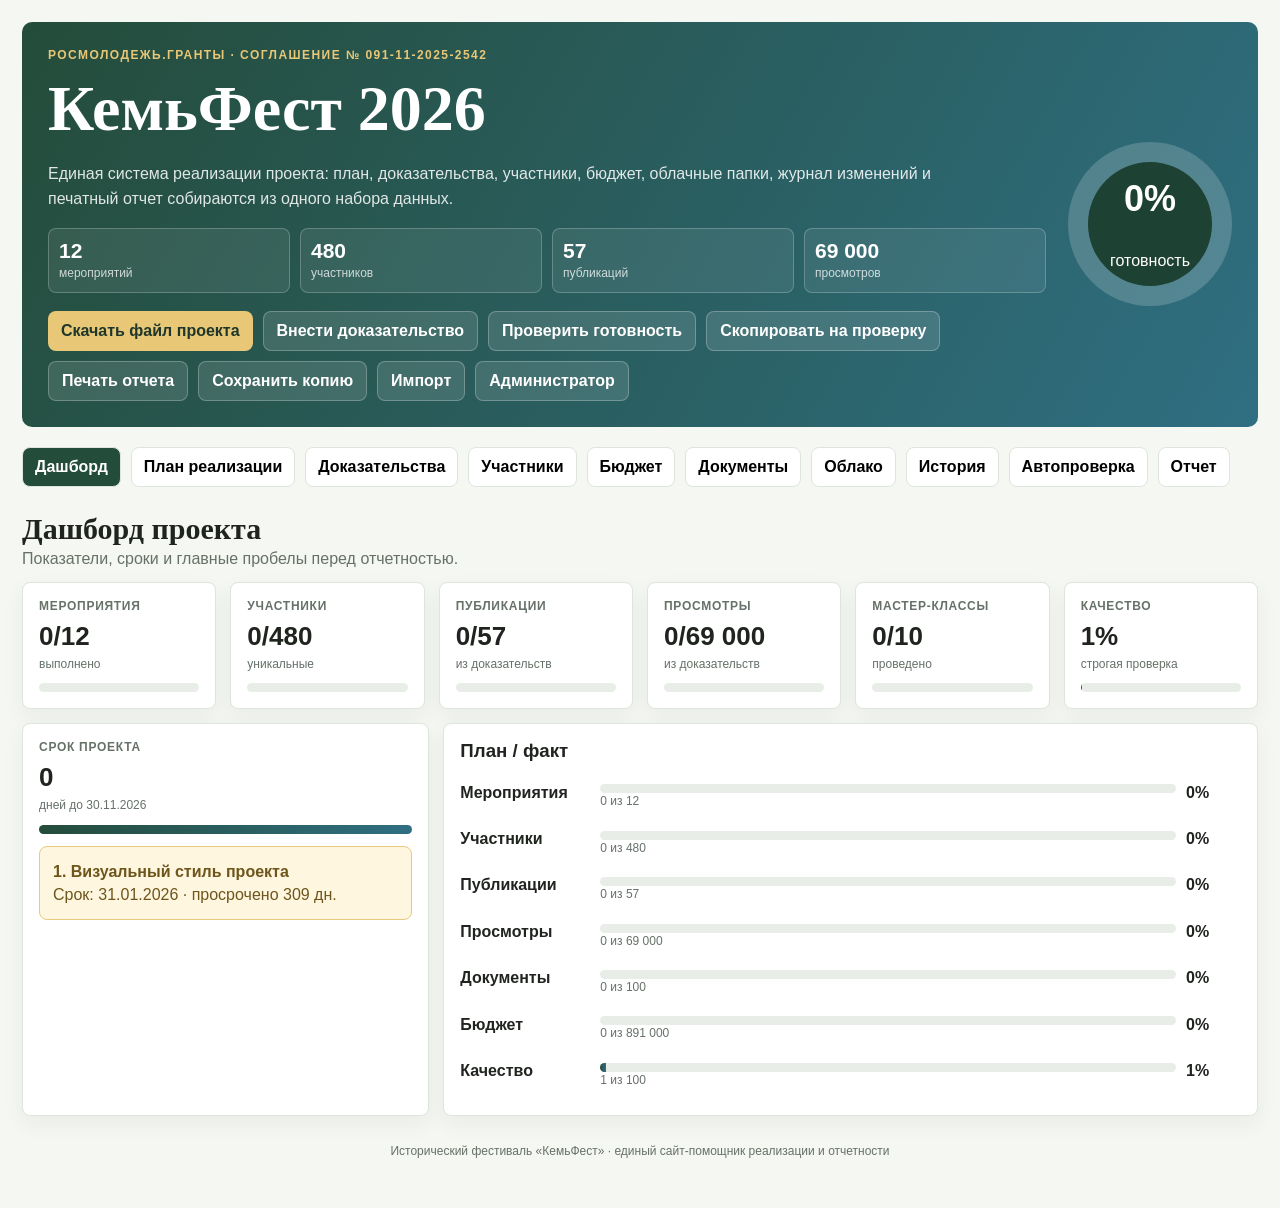
==== commit 9b1c749c: "Secure public and admin sections" ====
--- a/index.html
+++ b/index.html
@@ -22,12 +22,13 @@
           </div>
           <div class="actions">
             <a class="btn primary" href="https://github.com/mrkustov927-star/kemfest2026/raw/main/project-kemfest-2026.docx" download>Скачать файл проекта</a>
-            <button class="btn secondary" data-tab-go="proofs">Внести доказательство</button>
+            <button class="btn secondary admin-only" data-tab-go="proofs">Внести доказательство</button>
             <button class="btn secondary" data-tab-go="check">Проверить готовность</button>
-            <button class="btn secondary" id="copyFull">Скопировать на проверку</button>
-            <button class="btn secondary" id="printReport">Печать отчета</button>
-            <button class="btn secondary" id="exportData">Сохранить копию</button>
-            <button class="btn secondary" id="importBtn">Импорт</button>
+            <button class="btn secondary admin-only" id="copyFull">Скопировать на проверку</button>
+            <button class="btn secondary admin-only" id="printReport">Печать отчета</button>
+            <button class="btn secondary admin-only" id="exportData">Сохранить копию</button>
+            <button class="btn secondary admin-only" id="importBtn">Импорт</button>
+            <button class="btn secondary" id="adminToggle" type="button">Администратор</button>
             <input id="importFile" type="file" accept=".json" hidden>
           </div>
         </div>
@@ -39,14 +40,31 @@
       <button class="active" data-tab="dashboard">Дашборд</button>
       <button data-tab="plan">План реализации</button>
       <button data-tab="proofs">Доказательства</button>
-      <button data-tab="people">Участники</button>
-      <button data-tab="budget">Бюджет</button>
+      <button class="admin-only" data-tab="people">Участники</button>
+      <button class="admin-only" data-tab="budget">Бюджет</button>
       <button data-tab="docs">Документы</button>
-      <button data-tab="cloud">Облако</button>
-      <button data-tab="history">История</button>
+      <button class="admin-only" data-tab="cloud">Облако</button>
+      <button class="admin-only" data-tab="history">История</button>
       <button data-tab="check">Автопроверка</button>
-      <button data-tab="report">Отчет</button>
+      <button class="admin-only" data-tab="report">Отчет</button>
     </nav>
+
+    <div class="adminPanel no-print" id="adminPanel" hidden>
+      <div class="card adminBox">
+        <div>
+          <div class="label">Доступ</div>
+          <h3 id="adminTitle">Публичный режим</h3>
+          <div class="small" id="adminHint">Служебные разделы и редактирование закрыты. При первом входе задайте PIN для этого браузера.</div>
+        </div>
+        <div class="adminControls">
+          <input id="adminPin" type="password" inputmode="numeric" autocomplete="current-password" placeholder="PIN администратора">
+          <button class="btn light" id="adminLogin" type="button">Войти</button>
+          <button class="btn light" id="adminLogout" type="button">Выйти</button>
+          <button class="btn light" id="adminChangePin" type="button">Сменить PIN</button>
+        </div>
+        <div class="note" id="adminStatus">Это локальная защита для GitHub Pages: она скрывает служебные настройки от обычных посетителей, но не заменяет серверную авторизацию.</div>
+      </div>
+    </div>
 
     <main>
       <section id="dashboard" class="tab active">
@@ -95,13 +113,13 @@
         <div class="card tablewrap"><table class="table"><thead><tr><th>Тип</th><th>Мероприятие</th><th>Дата</th><th>Источник</th><th>Название</th><th>Ссылка</th><th>Просмотры</th><th>Охват</th><th>Подтв.</th><th></th></tr></thead><tbody id="proofRows"></tbody></table></div>
       </section>
 
-      <section id="people" class="tab">
+      <section id="people" class="tab admin-only">
         <div class="section"><div><h2>Участники</h2><p>Реестр уникальных участников, повторных посещений, возраста и ссылок на списки.</p></div><button class="btn light" id="addPerson">Добавить строку</button></div>
         <div class="grid kpis" id="peopleKpis"></div>
         <div class="card tablewrap"><table class="table"><thead><tr><th>Дата</th><th>Мероприятие</th><th>Уникальные</th><th>Повторные</th><th>14-25</th><th>Список</th><th></th></tr></thead><tbody id="peopleRows"></tbody></table></div>
       </section>
 
-      <section id="budget" class="tab">
+      <section id="budget" class="tab admin-only">
         <div class="section"><div><h2>Бюджет и финансовые документы</h2><p>План гранта - 891 000 руб. Проверяются факт, документы, суммы и связь с мероприятиями.</p></div><button class="btn light" id="copyFinance">Скопировать финансовую проверку</button></div>
         <div class="grid kpis" id="budgetKpis"></div>
         <div class="card tablewrap"><table class="table"><thead><tr><th>Статья</th><th>План</th><th>Факт</th><th>Документ</th><th>Ссылка / папка</th><th>Сумма</th><th>Мероприятие</th><th>Статус</th></tr></thead><tbody id="budgetRows"></tbody></table></div>
@@ -115,15 +133,15 @@
         </div>
       </section>
 
-      <section id="cloud" class="tab">
+      <section id="cloud" class="tab admin-only">
         <div class="section"><div><h2>Облако и синхронизация</h2><p>Для 10/10 сайт должен быть связан с общей папкой и таблицей. Здесь фиксируются ссылки и при желании подключается Google Apps Script.</p></div></div>
         <div class="grid cards2">
           <div class="card"><div class="form" id="cloudForm"></div></div>
-          <div class="card"><h3>Обмен данными</h3><div class="actions"><button class="btn light" id="copyJson">Скопировать JSON</button><button class="btn light" id="sendCloud">Отправить в Apps Script</button><button class="btn light" id="openDrive">Открыть папку Drive</button></div><div class="note" id="cloudStatus">Если Apps Script не подключен, используйте экспорт JSON и ссылки на Google Drive/таблицу.</div></div>
+          <div class="card"><h3>Обмен данными</h3><div class="actions"><button class="btn light" id="copyJson">Скопировать JSON</button><button class="btn light" id="sendCloud">Сохранить в облако</button><button class="btn light" id="loadCloud">Загрузить из облака</button><button class="btn light" id="openDrive">Открыть папку Drive</button></div><div class="note" id="cloudStatus">Если Apps Script не подключен, используйте экспорт JSON и ссылки на Google Drive/таблицу.</div></div>
         </div>
       </section>
 
-      <section id="history" class="tab">
+      <section id="history" class="tab admin-only">
         <div class="section"><div><h2>История изменений</h2><p>Журнал показывает, когда менялись ключевые данные. Это помогает восстановить ход реализации.</p></div><button class="btn light" id="clearHistory">Очистить историю</button></div>
         <div class="card tablewrap"><table class="table"><thead><tr><th>Дата</th><th>Действие</th><th>Детали</th></tr></thead><tbody id="historyRows"></tbody></table></div>
       </section>
@@ -135,7 +153,7 @@
         <div class="grid cards2" id="fixList"></div>
       </section>
 
-      <section id="report" class="tab">
+      <section id="report" class="tab admin-only">
         <div class="section"><div><h2>Отчет</h2><p>Печатная форма и текст для проверки собираются из всех разделов сайта.</p></div><div class="controls"><button class="btn light" id="printReport2">Печать отчета</button><button class="btn light" id="copyFull2">Скопировать на проверку</button></div></div>
         <div class="grid cards2">
           <div class="card"><div class="field"><label>Ключевые результаты проекта</label><textarea id="reportResults"></textarea></div></div>
@@ -148,6 +166,8 @@
 
     <div class="footer">Исторический фестиваль «КемьФест» · единый сайт-помощник реализации и отчетности</div>
   </div>
+  <script src="./config.js"></script>
   <script src="./app.js"></script>
+  <script src="./security-sync.js"></script>
 </body>
 </html>
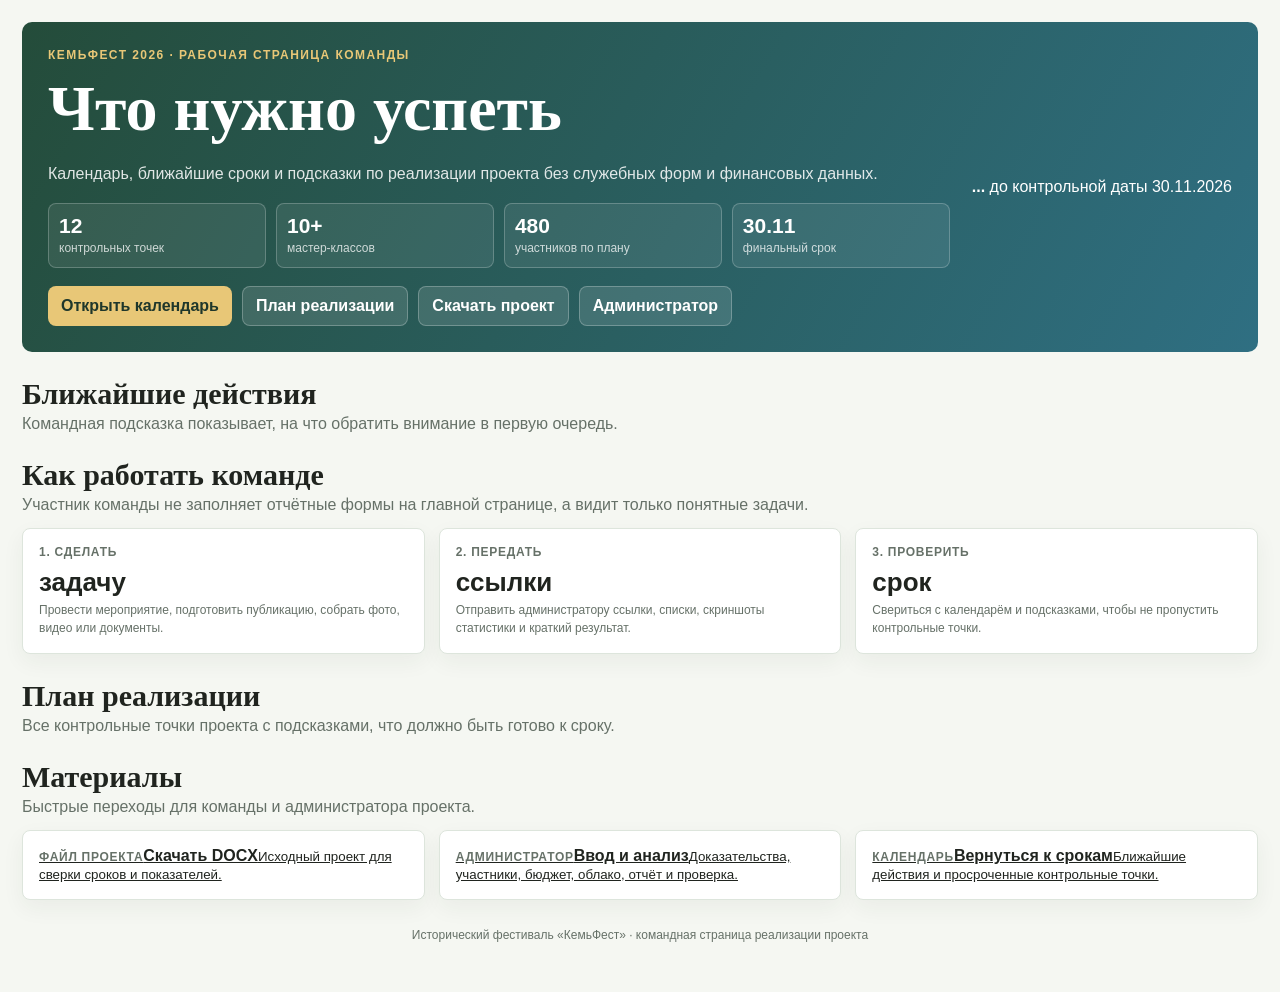
==== commit 52b2b8f0: "Replace main page with team workspace" ====
--- a/index.html
+++ b/index.html
@@ -3,171 +3,79 @@
 <head>
   <meta charset="utf-8">
   <meta name="viewport" content="width=device-width,initial-scale=1">
-  <title>КемьФест 2026 - помощник реализации</title>
+  <title>КемьФест 2026 - командный план</title>
   <link rel="stylesheet" href="./styles.css">
 </head>
-<body>
+<body class="teamPage">
   <div class="shell">
-    <header class="hero">
+    <header class="hero teamHero">
       <div class="heroGrid">
         <div>
-          <div class="eyebrow">Росмолодежь.Гранты · соглашение № 091-11-2025-2542</div>
-          <h1>КемьФест 2026</h1>
-          <p class="subtitle">Единая система реализации проекта: план, доказательства, участники, бюджет, облачные папки, журнал изменений и печатный отчет собираются из одного набора данных.</p>
+          <div class="eyebrow">КемьФест 2026 · рабочая страница команды</div>
+          <h1>Что нужно успеть</h1>
+          <p class="subtitle">Календарь, ближайшие сроки и подсказки по реализации проекта без служебных форм и финансовых данных.</p>
           <div class="stats">
-            <div><b>12</b><span>мероприятий</span></div>
-            <div><b>480</b><span>участников</span></div>
-            <div><b>57</b><span>публикаций</span></div>
-            <div><b>69 000</b><span>просмотров</span></div>
+            <div><b>12</b><span>контрольных точек</span></div>
+            <div><b>10+</b><span>мастер-классов</span></div>
+            <div><b>480</b><span>участников по плану</span></div>
+            <div><b>30.11</b><span>финальный срок</span></div>
           </div>
           <div class="actions">
-            <a class="btn primary" href="https://github.com/mrkustov927-star/kemfest2026/raw/main/project-kemfest-2026.docx" download>Скачать файл проекта</a>
-            <button class="btn secondary admin-only" data-tab-go="proofs">Внести доказательство</button>
-            <button class="btn secondary" data-tab-go="check">Проверить готовность</button>
-            <button class="btn secondary admin-only" id="copyFull">Скопировать на проверку</button>
-            <button class="btn secondary admin-only" id="printReport">Печать отчета</button>
-            <button class="btn secondary admin-only" id="exportData">Сохранить копию</button>
-            <button class="btn secondary admin-only" id="importBtn">Импорт</button>
-            <button class="btn secondary" id="adminToggle" type="button">Администратор</button>
-            <input id="importFile" type="file" accept=".json" hidden>
+            <a class="btn primary" href="#calendar">Открыть календарь</a>
+            <a class="btn secondary" href="#plan">План реализации</a>
+            <a class="btn secondary" href="https://github.com/mrkustov927-star/kemfest2026/raw/main/project-kemfest-2026.docx" download>Скачать проект</a>
+            <a class="btn secondary" href="./admin.html">Администратор</a>
           </div>
         </div>
-        <div class="ring" id="ring"><div><b id="overallPct">0%</b><span>готовность</span></div></div>
+        <div class="teamClock">
+          <b id="teamDeadline">...</b>
+          <span>до контрольной даты 30.11.2026</span>
+        </div>
       </div>
     </header>
 
-    <nav class="nav" id="nav">
-      <button class="active" data-tab="dashboard">Дашборд</button>
-      <button data-tab="plan">План реализации</button>
-      <button data-tab="proofs">Доказательства</button>
-      <button class="admin-only" data-tab="people">Участники</button>
-      <button class="admin-only" data-tab="budget">Бюджет</button>
-      <button data-tab="docs">Документы</button>
-      <button class="admin-only" data-tab="cloud">Облако</button>
-      <button class="admin-only" data-tab="history">История</button>
-      <button data-tab="check">Автопроверка</button>
-      <button class="admin-only" data-tab="report">Отчет</button>
-    </nav>
+    <main>
+      <section class="teamBand" id="calendar">
+        <div class="section">
+          <div>
+            <h2>Ближайшие действия</h2>
+            <p>Командная подсказка показывает, на что обратить внимание в первую очередь.</p>
+          </div>
+        </div>
+        <div class="teamUrgent" id="urgentList"></div>
+      </section>
 
-    <div class="adminPanel no-print" id="adminPanel" hidden>
-      <div class="card adminBox">
-        <div>
-          <div class="label">Доступ</div>
-          <h3 id="adminTitle">Публичный режим</h3>
-          <div class="small" id="adminHint">Служебные разделы и редактирование закрыты. При первом входе задайте PIN для этого браузера.</div>
+      <section class="teamBand">
+        <div class="section">
+          <div>
+            <h2>Как работать команде</h2>
+            <p>Участник команды не заполняет отчётные формы на главной странице, а видит только понятные задачи.</p>
+          </div>
         </div>
-        <div class="adminControls">
-          <input id="adminPin" type="password" inputmode="numeric" autocomplete="current-password" placeholder="PIN администратора">
-          <button class="btn light" id="adminLogin" type="button">Войти</button>
-          <button class="btn light" id="adminLogout" type="button">Выйти</button>
-          <button class="btn light" id="adminChangePin" type="button">Сменить PIN</button>
-        </div>
-        <div class="note" id="adminStatus">Это локальная защита для GitHub Pages: она скрывает служебные настройки от обычных посетителей, но не заменяет серверную авторизацию.</div>
-      </div>
-    </div>
-
-    <main>
-      <section id="dashboard" class="tab active">
-        <div class="section"><div><h2>Дашборд проекта</h2><p>Показатели, сроки и главные пробелы перед отчетностью.</p></div></div>
-        <div class="grid kpis" id="kpis"></div>
-        <div class="grid dash">
-          <div class="card">
-            <div class="label">Срок проекта</div>
-            <div class="value" id="daysLeft"></div>
-            <div class="small">дней до 30.11.2026</div>
-            <div class="bar"><i id="timeBar"></i></div>
-            <div class="note" id="nearest"></div>
-          </div>
-          <div class="card"><h3>План / факт</h3><div id="chart"></div></div>
+        <div class="grid cards3">
+          <div class="card"><div class="label">1. Сделать</div><div class="value">задачу</div><div class="small">Провести мероприятие, подготовить публикацию, собрать фото, видео или документы.</div></div>
+          <div class="card"><div class="label">2. Передать</div><div class="value">ссылки</div><div class="small">Отправить администратору ссылки, списки, скриншоты статистики и краткий результат.</div></div>
+          <div class="card"><div class="label">3. Проверить</div><div class="value">срок</div><div class="small">Свериться с календарём и подсказками, чтобы не пропустить контрольные точки.</div></div>
         </div>
       </section>
 
-      <section id="plan" class="tab">
-        <div class="section">
-          <div><h2>План реализации</h2><p>По каждому мероприятию фиксируются статус, дата, результат и обязательные подтверждения.</p></div>
-          <div class="controls"><input id="taskSearch" placeholder="Поиск"><select id="taskFilter"><option value="all">Все</option><option value="open">Незавершенные</option><option value="risk">С риском срока</option></select></div>
-        </div>
-        <div class="grid cards3">
-          <div class="card"><div class="label">Мастер-классы</div><div class="value">10+</div><div class="small">февраль - май 2026</div></div>
-          <div class="card"><div class="label">Участники мастер-классов</div><div class="value">80</div><div class="small">14-25 лет, нужны списки и фото/видео</div></div>
-          <div class="card"><div class="label">Итоговая дата</div><div class="value">30.11</div><div class="small">все результаты, ссылки, статистика и финдокументы</div></div>
-        </div>
-        <div id="taskList" class="grid"></div>
+      <section class="teamBand" id="plan">
+        <div class="section"><div><h2>План реализации</h2><p>Все контрольные точки проекта с подсказками, что должно быть готово к сроку.</p></div></div>
+        <div class="teamPlan" id="teamPlan"></div>
       </section>
 
-      <section id="proofs" class="tab">
-        <div class="section">
-          <div><h2>Единый реестр доказательств</h2><p>Публикации, ссылки, скриншоты статистики, фото, видео, списки, акты и папки документов.</p></div>
-          <div class="controls">
-            <button class="btn light" data-add-proof="publication">Добавить публикацию</button>
-            <button class="btn light" data-add-proof="stats">Добавить скрин</button>
-            <button class="btn light" data-add-proof="folder">Добавить папку</button>
-            <button class="btn light" id="toggleImportLinks">Импортировать ссылки</button>
-          </div>
-        </div>
-        <div id="linkImport" class="card importbox no-print">
-          <div class="field"><label>Список ссылок</label><textarea id="bulkLinks" placeholder="Каждая ссылка с новой строки. Можно вместе с названием."></textarea></div>
-          <div class="actions"><button class="btn light" id="importLinks">Добавить ссылки</button><button class="btn light" id="starterLinks">Загрузить примерные ссылки проекта</button></div>
-        </div>
-        <div class="grid kpis" id="proofKpis"></div>
-        <div class="card tablewrap"><table class="table"><thead><tr><th>Тип</th><th>Мероприятие</th><th>Дата</th><th>Источник</th><th>Название</th><th>Ссылка</th><th>Просмотры</th><th>Охват</th><th>Подтв.</th><th></th></tr></thead><tbody id="proofRows"></tbody></table></div>
-      </section>
-
-      <section id="people" class="tab admin-only">
-        <div class="section"><div><h2>Участники</h2><p>Реестр уникальных участников, повторных посещений, возраста и ссылок на списки.</p></div><button class="btn light" id="addPerson">Добавить строку</button></div>
-        <div class="grid kpis" id="peopleKpis"></div>
-        <div class="card tablewrap"><table class="table"><thead><tr><th>Дата</th><th>Мероприятие</th><th>Уникальные</th><th>Повторные</th><th>14-25</th><th>Список</th><th></th></tr></thead><tbody id="peopleRows"></tbody></table></div>
-      </section>
-
-      <section id="budget" class="tab admin-only">
-        <div class="section"><div><h2>Бюджет и финансовые документы</h2><p>План гранта - 891 000 руб. Проверяются факт, документы, суммы и связь с мероприятиями.</p></div><button class="btn light" id="copyFinance">Скопировать финансовую проверку</button></div>
-        <div class="grid kpis" id="budgetKpis"></div>
-        <div class="card tablewrap"><table class="table"><thead><tr><th>Статья</th><th>План</th><th>Факт</th><th>Документ</th><th>Ссылка / папка</th><th>Сумма</th><th>Мероприятие</th><th>Статус</th></tr></thead><tbody id="budgetRows"></tbody></table></div>
-      </section>
-
-      <section id="docs" class="tab">
-        <div class="section"><div><h2>Документы</h2><p>Комплектность материалов перед отчетностью.</p></div></div>
-        <div class="grid cards2">
-          <div class="card"><div class="grid" id="docList"></div></div>
-          <div class="card"><h3>Файл проекта</h3><a class="btn light" href="https://github.com/mrkustov927-star/kemfest2026/raw/main/project-kemfest-2026.docx" download>Скачать проект DOCX</a><div class="note">Перед сдачей сверить номер соглашения, сроки, суммы, назначение расходов, акты, ссылки, статистику и финансовые документы.</div><button class="btn danger" id="resetAll">Сбросить локальные данные</button></div>
-        </div>
-      </section>
-
-      <section id="cloud" class="tab admin-only">
-        <div class="section"><div><h2>Облако и синхронизация</h2><p>Для 10/10 сайт должен быть связан с общей папкой и таблицей. Здесь фиксируются ссылки и при желании подключается Google Apps Script.</p></div></div>
-        <div class="grid cards2">
-          <div class="card"><div class="form" id="cloudForm"></div></div>
-          <div class="card"><h3>Обмен данными</h3><div class="actions"><button class="btn light" id="copyJson">Скопировать JSON</button><button class="btn light" id="sendCloud">Сохранить в облако</button><button class="btn light" id="loadCloud">Загрузить из облака</button><button class="btn light" id="openDrive">Открыть папку Drive</button></div><div class="note" id="cloudStatus">Если Apps Script не подключен, используйте экспорт JSON и ссылки на Google Drive/таблицу.</div></div>
-        </div>
-      </section>
-
-      <section id="history" class="tab admin-only">
-        <div class="section"><div><h2>История изменений</h2><p>Журнал показывает, когда менялись ключевые данные. Это помогает восстановить ход реализации.</p></div><button class="btn light" id="clearHistory">Очистить историю</button></div>
-        <div class="card tablewrap"><table class="table"><thead><tr><th>Дата</th><th>Действие</th><th>Детали</th></tr></thead><tbody id="historyRows"></tbody></table></div>
-      </section>
-
-      <section id="check" class="tab">
-        <div class="section"><div><h2>Автопроверка</h2><p>Проверка показателей, обязательных доказательств, сроков, участников, бюджета, документов и облачной готовности.</p></div><div class="controls"><button class="btn light" id="copyReach">Проверка просмотров</button><button class="btn light" id="copyCheck">Полная проверка</button></div></div>
-        <div class="grid cards3" id="checkCards"></div>
-        <div class="section"><div><h2>Что исправить</h2><p>Конкретные действия до состояния 10/10.</p></div></div>
-        <div class="grid cards2" id="fixList"></div>
-      </section>
-
-      <section id="report" class="tab admin-only">
-        <div class="section"><div><h2>Отчет</h2><p>Печатная форма и текст для проверки собираются из всех разделов сайта.</p></div><div class="controls"><button class="btn light" id="printReport2">Печать отчета</button><button class="btn light" id="copyFull2">Скопировать на проверку</button></div></div>
-        <div class="grid cards2">
-          <div class="card"><div class="field"><label>Ключевые результаты проекта</label><textarea id="reportResults"></textarea></div></div>
-          <div class="card"><div class="field"><label>Отклонения, риски и объяснения</label><textarea id="reportRisks"></textarea></div></div>
-          <div class="card"><h3>Итоговая сводка</h3><div class="note" id="summary"></div></div>
-          <div class="card"><h3>Готовый текст</h3><textarea id="reportText" readonly></textarea></div>
+      <section class="teamBand">
+        <div class="section"><div><h2>Материалы</h2><p>Быстрые переходы для команды и администратора проекта.</p></div></div>
+        <div class="grid cards3">
+          <a class="card teamLink" href="https://github.com/mrkustov927-star/kemfest2026/raw/main/project-kemfest-2026.docx" download><span class="label">Файл проекта</span><b>Скачать DOCX</b><small>Исходный проект для сверки сроков и показателей.</small></a>
+          <a class="card teamLink" href="./admin.html"><span class="label">Администратор</span><b>Ввод и анализ</b><small>Доказательства, участники, бюджет, облако, отчёт и проверка.</small></a>
+          <a class="card teamLink" href="#calendar"><span class="label">Календарь</span><b>Вернуться к срокам</b><small>Ближайшие действия и просроченные контрольные точки.</small></a>
         </div>
       </section>
     </main>
 
-    <div class="footer">Исторический фестиваль «КемьФест» · единый сайт-помощник реализации и отчетности</div>
+    <div class="footer">Исторический фестиваль «КемьФест» · командная страница реализации проекта</div>
   </div>
-  <script src="./config.js"></script>
-  <script src="./app.js"></script>
-  <script src="./security-sync.js"></script>
+  <script src="./team.js"></script>
 </body>
 </html>
--- a/styles.css
+++ b/styles.css
@@ -31,6 +31,17 @@
 .nav{margin:20px 0}
 .nav button{border:1px solid var(--line);background:#fff;border-radius:8px;padding:10px 12px;font-weight:850}
 .nav button.active{background:var(--pine);color:#fff}
+.adminPanel{margin:-6px 0 18px}
+.adminPanel[hidden]{display:none}
+.adminBox{display:grid;grid-template-columns:1fr minmax(260px,420px);gap:14px;align-items:start}
+.adminControls{display:grid;grid-template-columns:1fr auto auto auto;gap:8px;align-items:center}
+.adminControls input{border:1px solid var(--line);border-radius:8px;padding:9px 10px;background:#fff}
+.adminMode{border:1px solid rgba(255,255,255,.25)}
+body:not(.is-admin) .admin-only{display:none!important}
+body:not(.is-admin) .locked-action{display:none!important}
+body:not(.is-admin) main input:disabled,
+body:not(.is-admin) main select:disabled,
+body:not(.is-admin) main textarea:disabled{background:#f7f8f5;color:#6a746b}
 .tab{display:none}
 .tab.active{display:block}
 .section{display:flex;justify-content:space-between;align-items:end;gap:14px;margin:25px 0 14px}
@@ -66,6 +77,6 @@
 .importbox.active{display:block}
 #reportText{width:100%;min-height:300px;border:1px solid var(--line);border-radius:8px;padding:10px;white-space:pre-wrap}
 .footer{text-align:center;color:var(--muted);font-size:12px;padding:28px 10px}
-@media(max-width:900px){.heroGrid,.dash,.cards2,.cards3{grid-template-columns:1fr}.kpis{grid-template-columns:repeat(2,1fr)}.ring{margin:auto}.form{grid-template-columns:1fr}.section{display:block}}
+@media(max-width:900px){.heroGrid,.dash,.cards2,.cards3,.adminBox{grid-template-columns:1fr}.kpis{grid-template-columns:repeat(2,1fr)}.ring{margin:auto}.form{grid-template-columns:1fr}.section{display:block}.adminControls{grid-template-columns:1fr}}
 @media(max-width:560px){.shell{padding:12px}.stats,.kpis{grid-template-columns:1fr}.btn{width:100%;white-space:normal}}
 @media print{.actions,.nav,.controls,button,input[type=file],.no-print{display:none!important}.tab{display:block!important}.card{box-shadow:none}.hero{background:#fff!important;color:#111;border:0;padding:0}.subtitle,.eyebrow{color:#333}.shell{max-width:none}}
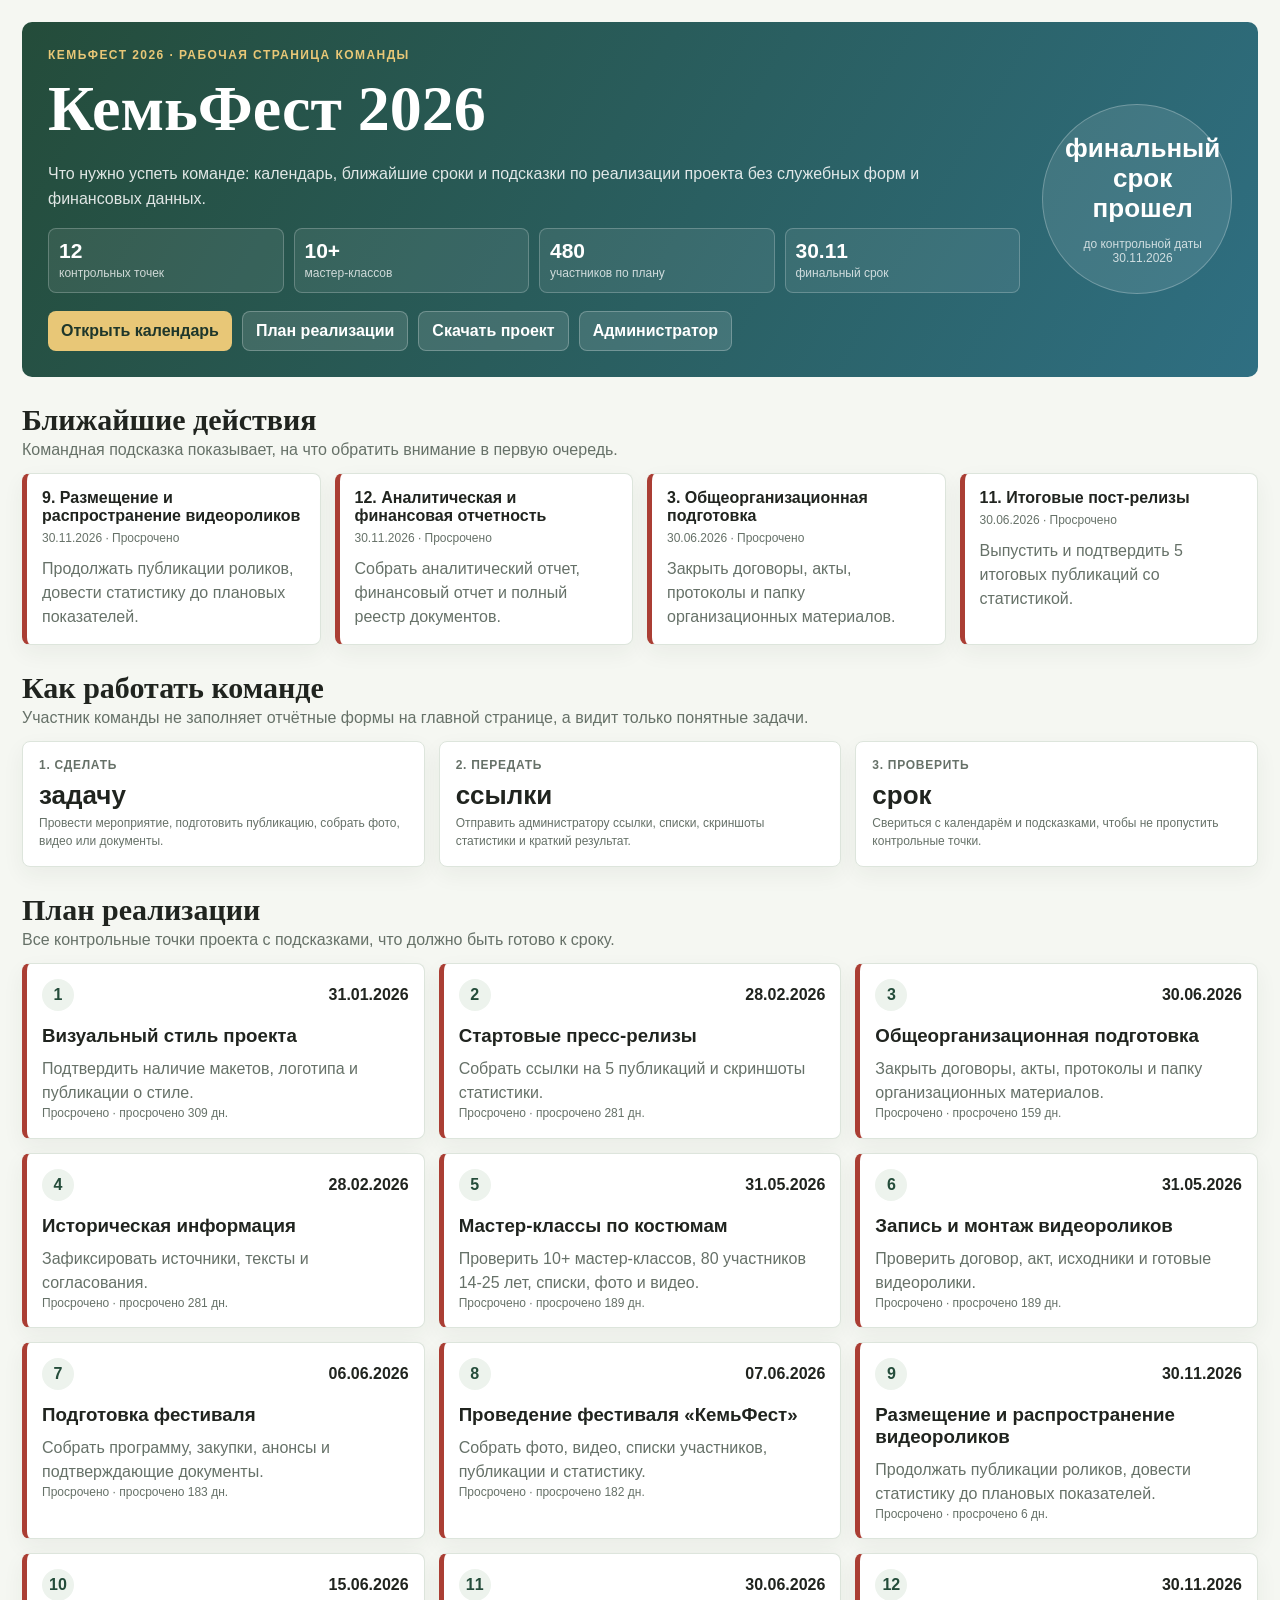
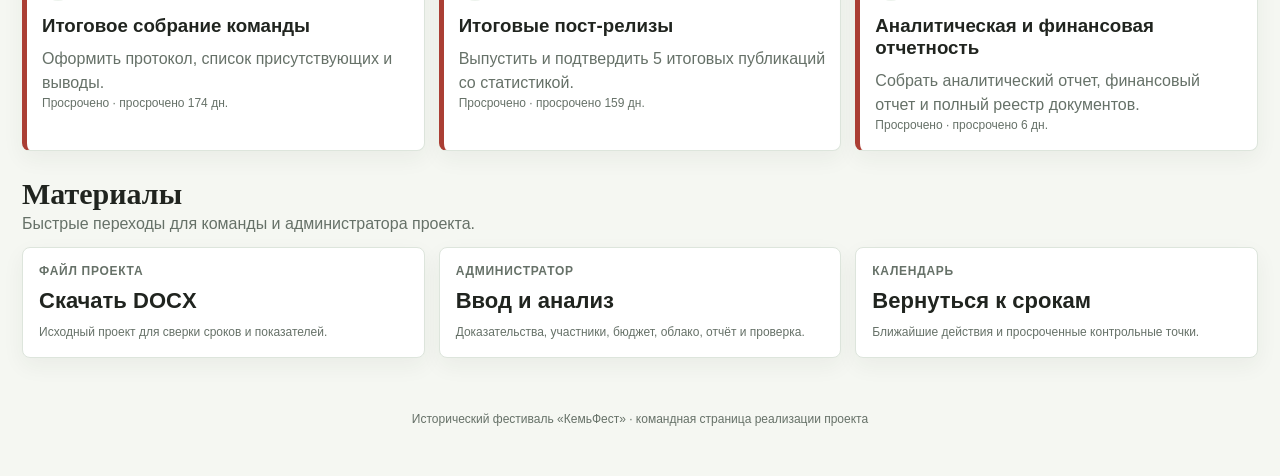
==== commit 20fcff9c: "Update team landing page branding" ====
--- a/index.html
+++ b/index.html
@@ -12,8 +12,8 @@
       <div class="heroGrid">
         <div>
           <div class="eyebrow">КемьФест 2026 · рабочая страница команды</div>
-          <h1>Что нужно успеть</h1>
-          <p class="subtitle">Календарь, ближайшие сроки и подсказки по реализации проекта без служебных форм и финансовых данных.</p>
+          <h1>КемьФест 2026</h1>
+          <p class="subtitle">Что нужно успеть команде: календарь, ближайшие сроки и подсказки по реализации проекта без служебных форм и финансовых данных.</p>
           <div class="stats">
             <div><b>12</b><span>контрольных точек</span></div>
             <div><b>10+</b><span>мастер-классов</span></div>
@@ -53,23 +53,57 @@
           </div>
         </div>
         <div class="grid cards3">
-          <div class="card"><div class="label">1. Сделать</div><div class="value">задачу</div><div class="small">Провести мероприятие, подготовить публикацию, собрать фото, видео или документы.</div></div>
-          <div class="card"><div class="label">2. Передать</div><div class="value">ссылки</div><div class="small">Отправить администратору ссылки, списки, скриншоты статистики и краткий результат.</div></div>
-          <div class="card"><div class="label">3. Проверить</div><div class="value">срок</div><div class="small">Свериться с календарём и подсказками, чтобы не пропустить контрольные точки.</div></div>
+          <div class="card">
+            <div class="label">1. Сделать</div>
+            <div class="value">задачу</div>
+            <div class="small">Провести мероприятие, подготовить публикацию, собрать фото, видео или документы.</div>
+          </div>
+          <div class="card">
+            <div class="label">2. Передать</div>
+            <div class="value">ссылки</div>
+            <div class="small">Отправить администратору ссылки, списки, скриншоты статистики и краткий результат.</div>
+          </div>
+          <div class="card">
+            <div class="label">3. Проверить</div>
+            <div class="value">срок</div>
+            <div class="small">Свериться с календарём и подсказками, чтобы не пропустить контрольные точки.</div>
+          </div>
         </div>
       </section>
 
       <section class="teamBand" id="plan">
-        <div class="section"><div><h2>План реализации</h2><p>Все контрольные точки проекта с подсказками, что должно быть готово к сроку.</p></div></div>
+        <div class="section">
+          <div>
+            <h2>План реализации</h2>
+            <p>Все контрольные точки проекта с подсказками, что должно быть готово к сроку.</p>
+          </div>
+        </div>
         <div class="teamPlan" id="teamPlan"></div>
       </section>
 
       <section class="teamBand">
-        <div class="section"><div><h2>Материалы</h2><p>Быстрые переходы для команды и администратора проекта.</p></div></div>
+        <div class="section">
+          <div>
+            <h2>Материалы</h2>
+            <p>Быстрые переходы для команды и администратора проекта.</p>
+          </div>
+        </div>
         <div class="grid cards3">
-          <a class="card teamLink" href="https://github.com/mrkustov927-star/kemfest2026/raw/main/project-kemfest-2026.docx" download><span class="label">Файл проекта</span><b>Скачать DOCX</b><small>Исходный проект для сверки сроков и показателей.</small></a>
-          <a class="card teamLink" href="./admin.html"><span class="label">Администратор</span><b>Ввод и анализ</b><small>Доказательства, участники, бюджет, облако, отчёт и проверка.</small></a>
-          <a class="card teamLink" href="#calendar"><span class="label">Календарь</span><b>Вернуться к срокам</b><small>Ближайшие действия и просроченные контрольные точки.</small></a>
+          <a class="card teamLink" href="https://github.com/mrkustov927-star/kemfest2026/raw/main/project-kemfest-2026.docx" download>
+            <span class="label">Файл проекта</span>
+            <b>Скачать DOCX</b>
+            <small>Исходный проект для сверки сроков и показателей.</small>
+          </a>
+          <a class="card teamLink" href="./admin.html">
+            <span class="label">Администратор</span>
+            <b>Ввод и анализ</b>
+            <small>Доказательства, участники, бюджет, облако, отчёт и проверка.</small>
+          </a>
+          <a class="card teamLink" href="#calendar">
+            <span class="label">Календарь</span>
+            <b>Вернуться к срокам</b>
+            <small>Ближайшие действия и просроченные контрольные точки.</small>
+          </a>
         </div>
       </section>
     </main>
--- a/styles.css
+++ b/styles.css
@@ -39,9 +39,7 @@
 .adminMode{border:1px solid rgba(255,255,255,.25)}
 body:not(.is-admin) .admin-only{display:none!important}
 body:not(.is-admin) .locked-action{display:none!important}
-body:not(.is-admin) main input:disabled,
-body:not(.is-admin) main select:disabled,
-body:not(.is-admin) main textarea:disabled{background:#f7f8f5;color:#6a746b}
+body:not(.is-admin) main input:disabled,body:not(.is-admin) main select:disabled,body:not(.is-admin) main textarea:disabled{background:#f7f8f5;color:#6a746b}
 .tab{display:none}
 .tab.active{display:block}
 .section{display:flex;justify-content:space-between;align-items:end;gap:14px;margin:25px 0 14px}
@@ -77,6 +75,26 @@
 .importbox.active{display:block}
 #reportText{width:100%;min-height:300px;border:1px solid var(--line);border-radius:8px;padding:10px;white-space:pre-wrap}
 .footer{text-align:center;color:var(--muted);font-size:12px;padding:28px 10px}
-@media(max-width:900px){.heroGrid,.dash,.cards2,.cards3,.adminBox{grid-template-columns:1fr}.kpis{grid-template-columns:repeat(2,1fr)}.ring{margin:auto}.form{grid-template-columns:1fr}.section{display:block}.adminControls{grid-template-columns:1fr}}
-@media(max-width:560px){.shell{padding:12px}.stats,.kpis{grid-template-columns:1fr}.btn{width:100%;white-space:normal}}
+.teamPage .teamHero{margin-bottom:22px}
+.teamClock{width:190px;height:190px;border-radius:50%;background:rgba(255,255,255,.1);border:1px solid rgba(255,255,255,.25);display:grid;place-items:center;text-align:center;padding:22px}
+.teamClock b{font-size:26px;line-height:1.15}
+.teamClock span{font-size:12px;color:rgba(255,255,255,.75)}
+.teamBand{margin:26px 0}
+.teamUrgent{display:grid;grid-template-columns:repeat(4,1fr);gap:14px}
+.teamItem,.teamTask{background:#fff;border:1px solid var(--line);border-radius:8px;padding:15px;box-shadow:0 8px 22px rgba(39,50,43,.055)}
+.teamItem{border-left:5px solid var(--ok)}
+.teamItem.warn,.teamTask.warn{border-left-color:var(--warn)}
+.teamItem.bad,.teamTask.bad{border-left-color:var(--bad)}
+.teamItem b{display:block;margin-bottom:5px}
+.teamItem span,.teamTask small,.teamLink small{display:block;color:var(--muted);font-size:12px;line-height:1.45}
+.teamItem p,.teamTask p{color:var(--muted);line-height:1.5;margin:10px 0 0}
+.teamPlan{display:grid;grid-template-columns:repeat(3,1fr);gap:14px}
+.teamTask{border-left:5px solid var(--ok)}
+.teamTaskTop{display:flex;justify-content:space-between;gap:10px;align-items:center}
+.teamTaskTop span{width:32px;height:32px;border-radius:50%;background:var(--soft);display:grid;place-items:center;font-weight:900;color:var(--pine)}
+.teamTask h3{margin:14px 0 8px}
+.teamLink{text-decoration:none;display:grid;gap:10px}
+.teamLink b{font-size:22px}
+@media(max-width:900px){.heroGrid,.dash,.cards2,.cards3,.adminBox{grid-template-columns:1fr}.teamUrgent,.teamPlan{grid-template-columns:1fr}.kpis{grid-template-columns:repeat(2,1fr)}.ring,.teamClock{margin:auto}.form{grid-template-columns:1fr}.section{display:block}.adminControls{grid-template-columns:1fr}}
+@media(max-width:560px){.shell{padding:12px}.stats,.kpis{grid-template-columns:1fr}.btn{width:100%;white-space:normal}.teamClock{width:160px;height:160px}}
 @media print{.actions,.nav,.controls,button,input[type=file],.no-print{display:none!important}.tab{display:block!important}.card{box-shadow:none}.hero{background:#fff!important;color:#111;border:0;padding:0}.subtitle,.eyebrow{color:#333}.shell{max-width:none}}
